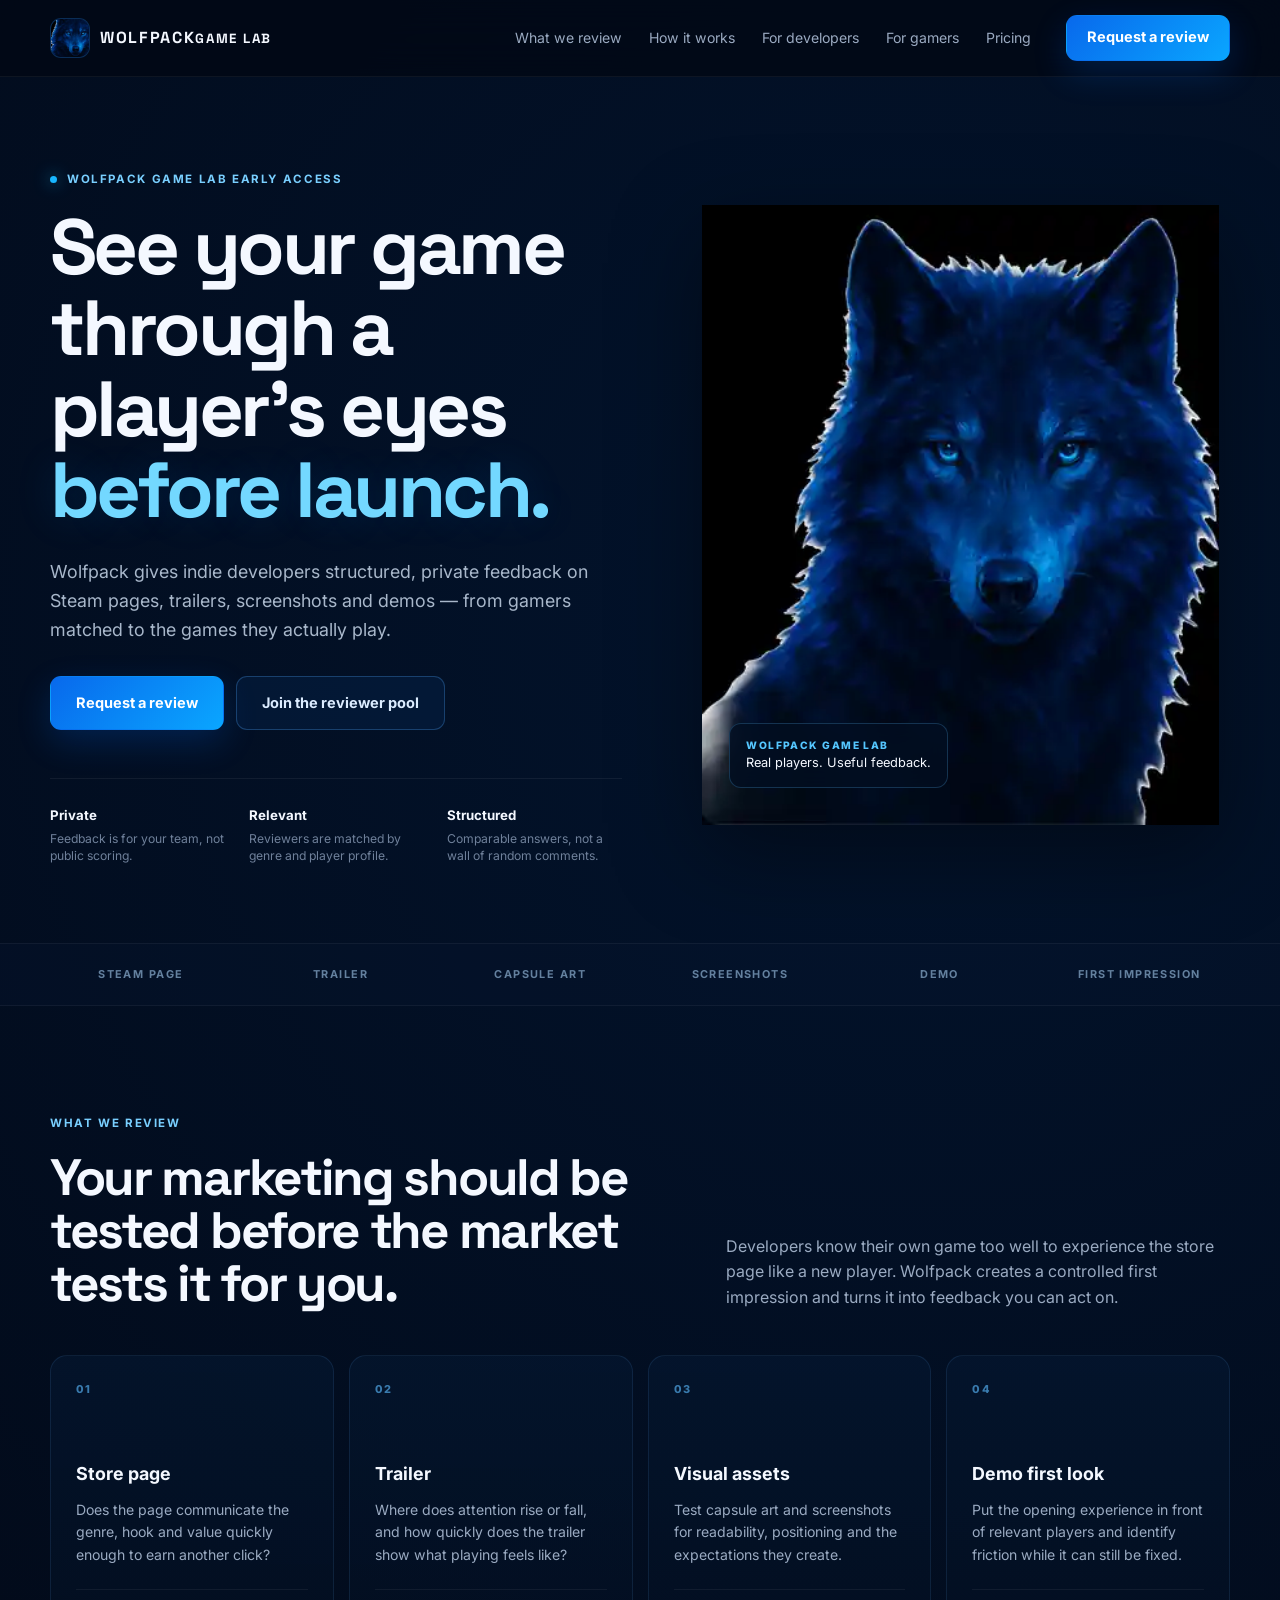
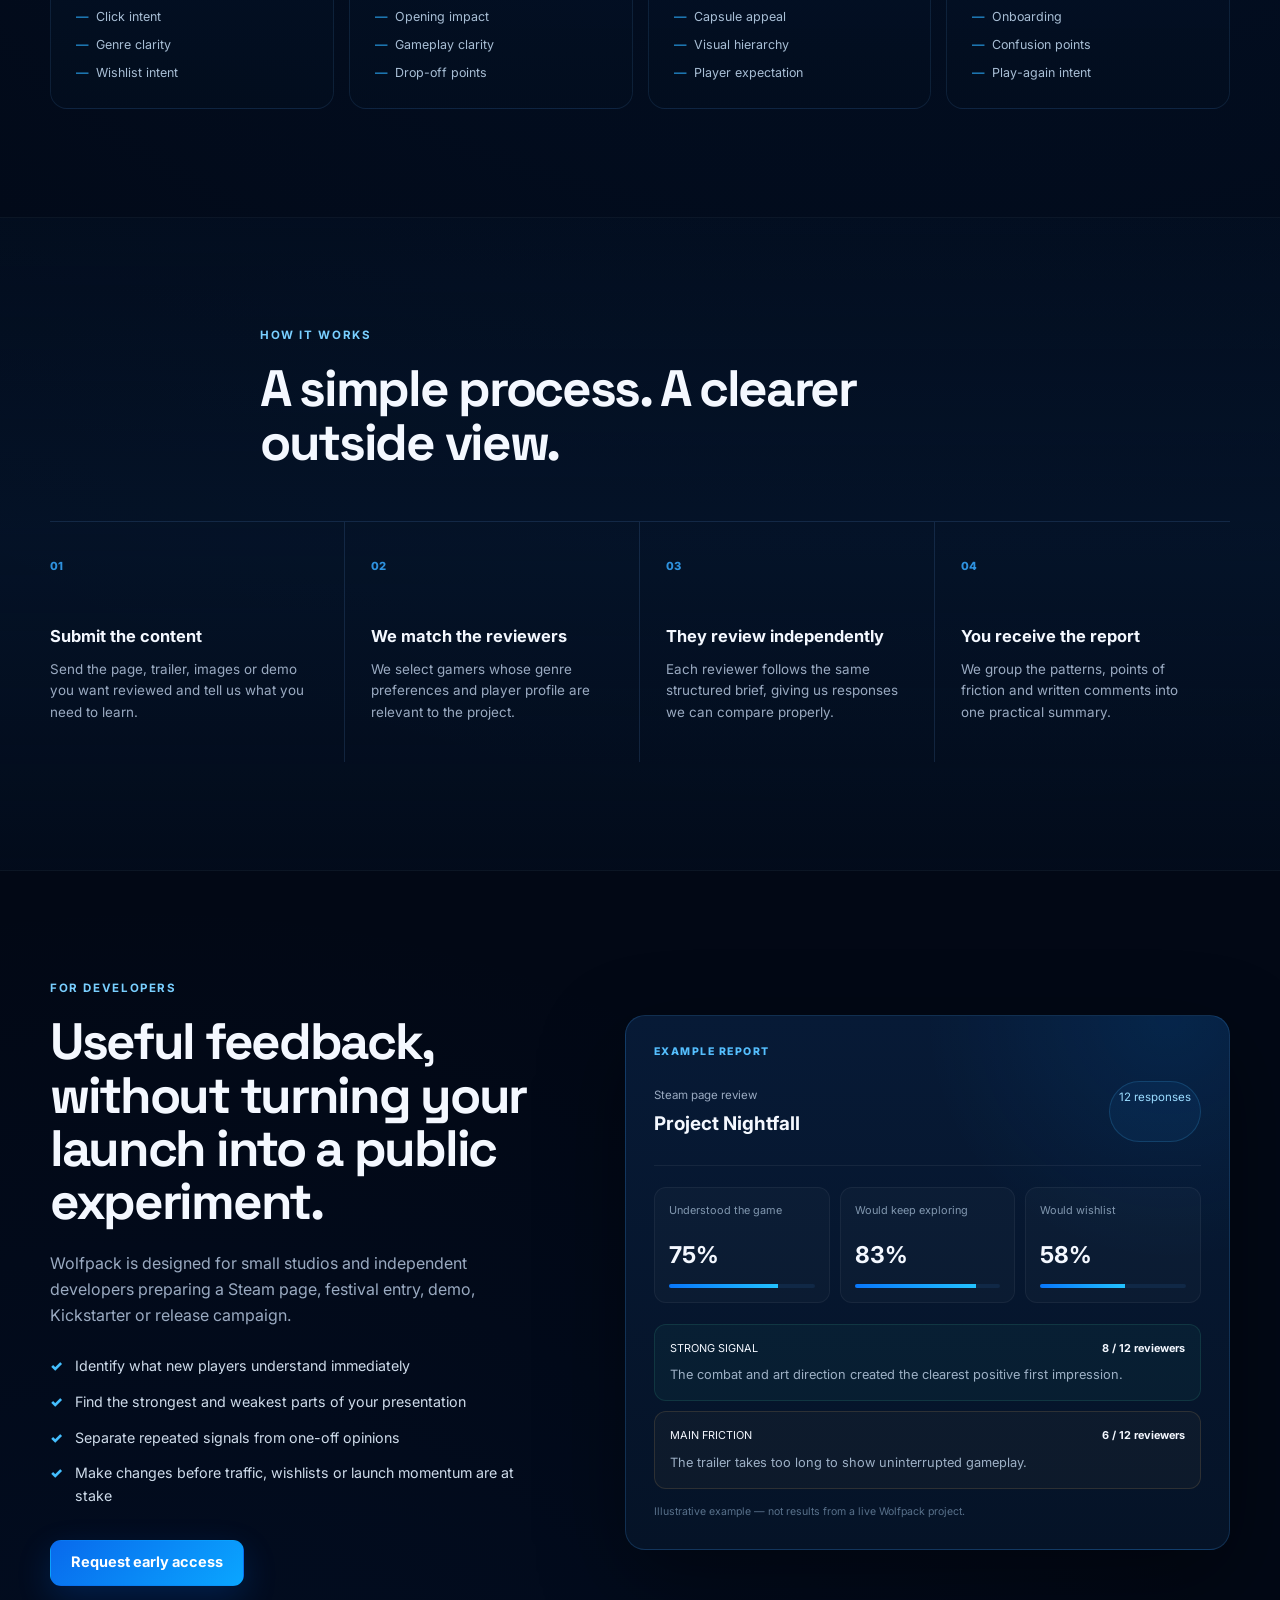
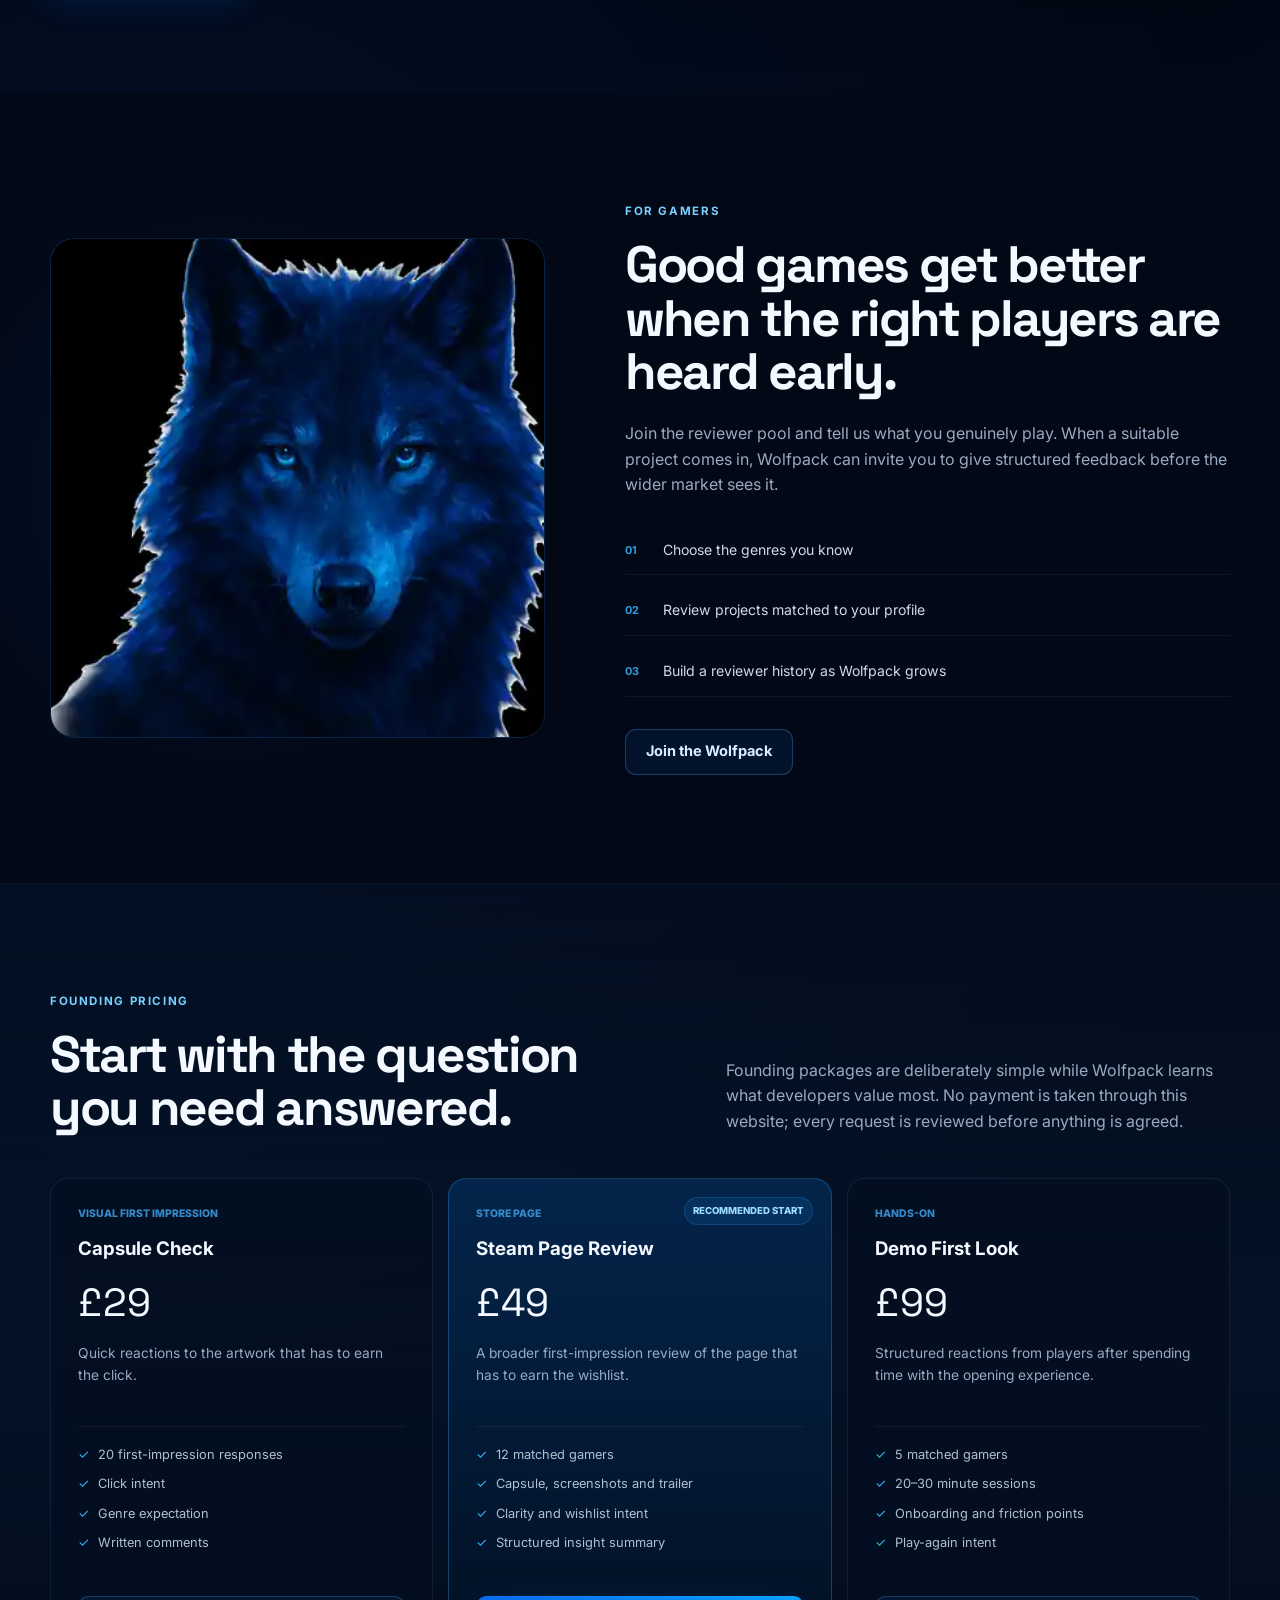
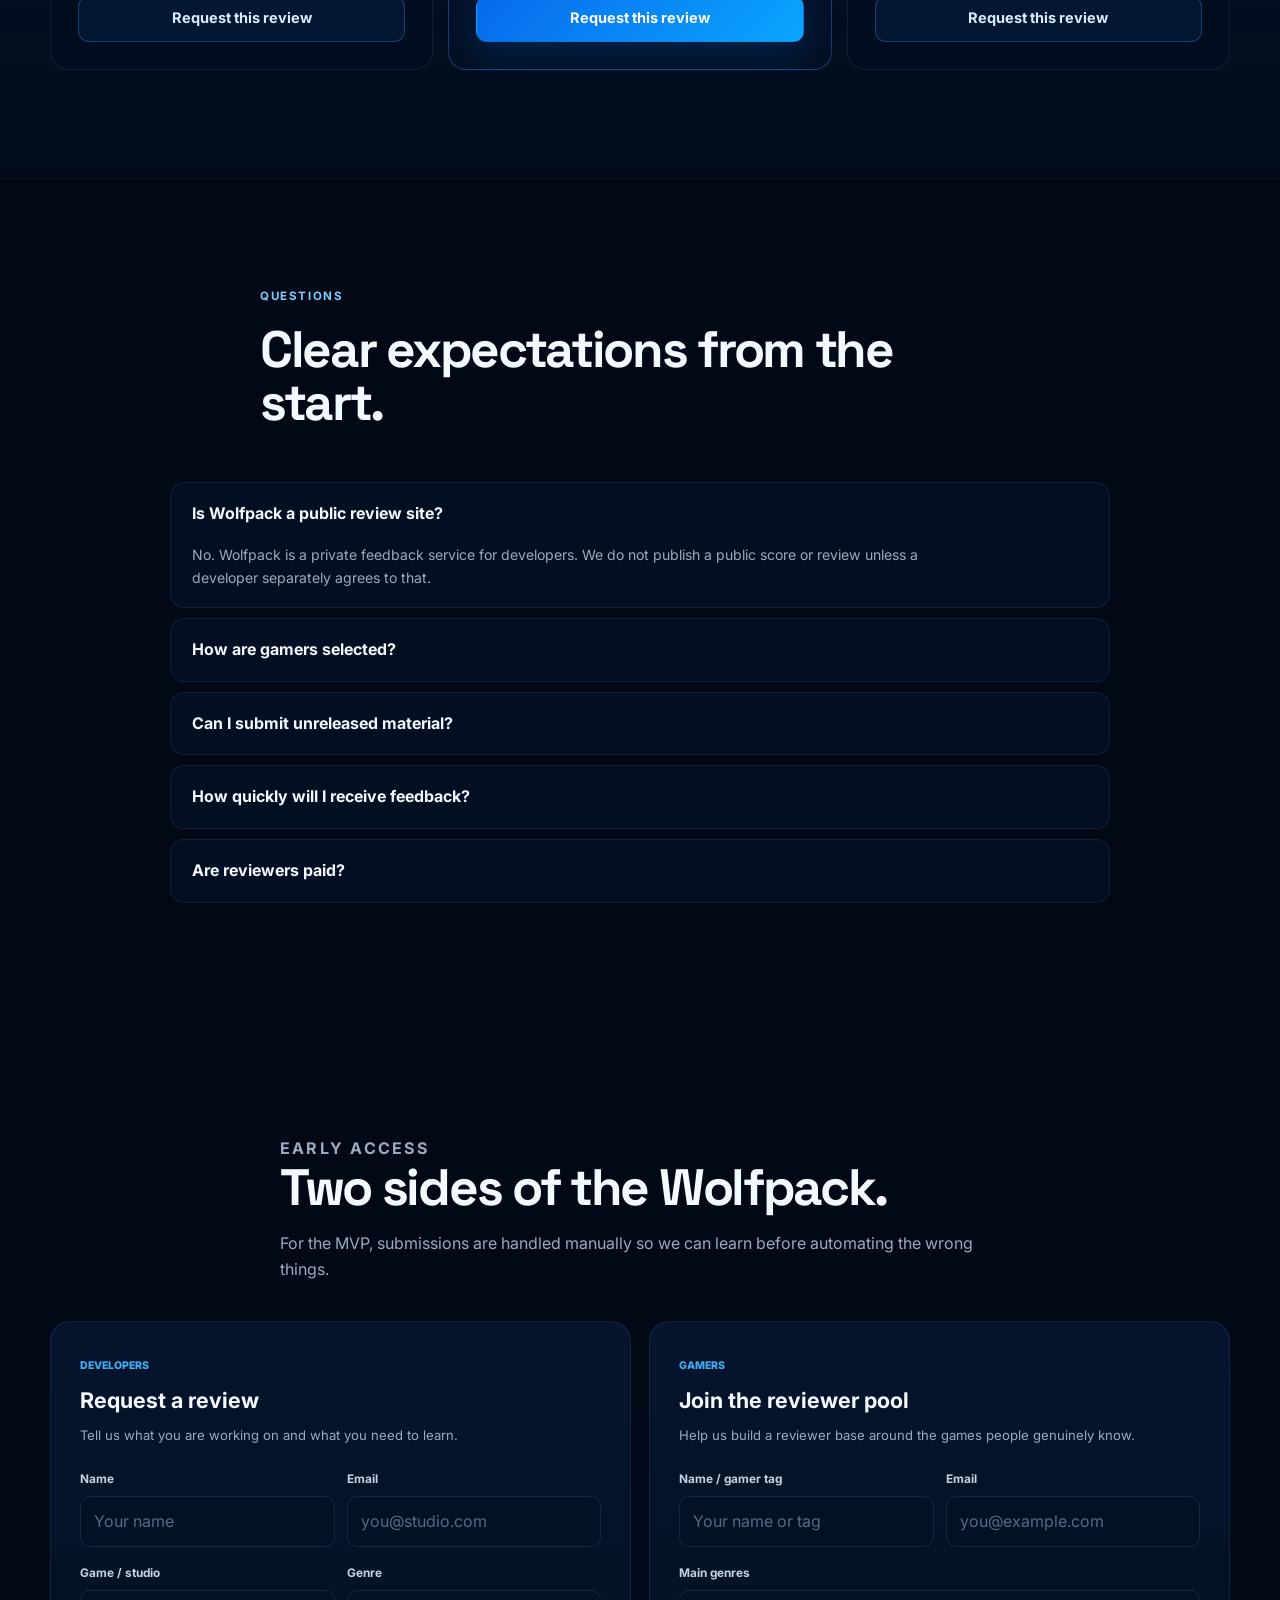
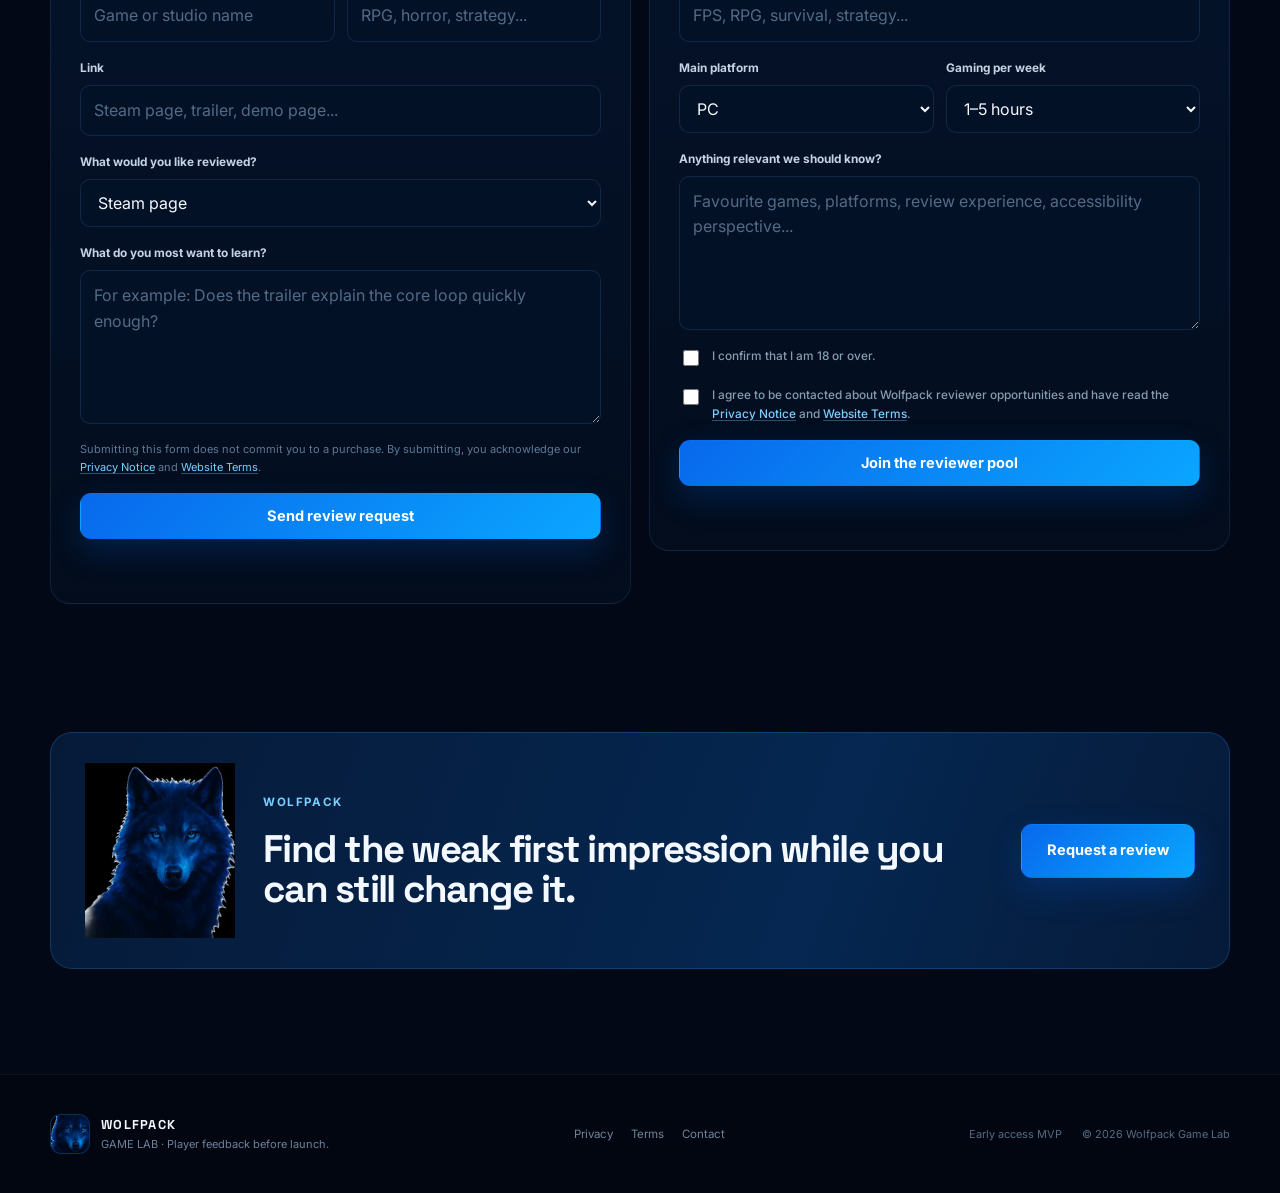
==== index.html @ a4d12b35 "Brand site as Wolfpack Game Lab and add canonical domain" ====
<!doctype html>
<html lang="en">
<head>
  <meta charset="utf-8">
  <meta name="viewport" content="width=device-width, initial-scale=1">
  <meta name="description" content="Wolfpack gives indie game developers structured, private feedback from real gamers before launch.">
  <meta name="theme-color" content="#020815">
  <meta property="og:type" content="website">
  <meta property="og:title" content="Wolfpack Game Lab — Player feedback before launch">
  <meta property="og:url" content="https://wolfpackgamelab.com/">
  <meta property="og:description" content="Private, structured feedback from gamers matched to the games they actually play.">
  <title>Wolfpack Game Lab — Player feedback before launch</title>
  <link rel="canonical" href="https://wolfpackgamelab.com/">

  <link rel="icon" type="image/webp" href="assets/wolfpack-wolf.webp">
  <link rel="preconnect" href="https://fonts.googleapis.com">
  <link rel="preconnect" href="https://fonts.gstatic.com" crossorigin>
  <link href="https://fonts.googleapis.com/css2?family=Inter:wght@400;500;600;700&family=Space+Grotesk:wght@600;700&display=swap" rel="stylesheet">
  <link rel="stylesheet" href="styles.css">
</head>

<body>
  <header class="site-header">
    <div class="container nav">
      <a href="#top" class="brand" aria-label="Wolfpack Game Lab home">
        <span class="brand-icon">
          <img src="assets/wolfpack-wolf.webp" alt="">
        </span>
        <span class="brand-wordmark">WOLFPACK<small>GAME LAB</small></span>
      </a>

      <nav class="desktop-nav" aria-label="Primary navigation">
        <a href="#service">What we review</a>
        <a href="#process">How it works</a>
        <a href="#developers">For developers</a>
        <a href="#reviewers">For gamers</a>
        <a href="#pricing">Pricing</a>
      </nav>

      <a class="button button-primary nav-cta" href="#developer-form">Request a review</a>

      <button class="menu-button" type="button" aria-label="Open navigation" aria-expanded="false">
        <span></span><span></span><span></span>
      </button>
    </div>

    <div class="mobile-nav" hidden>
      <a href="#service">What we review</a>
      <a href="#process">How it works</a>
      <a href="#developers">For developers</a>
      <a href="#reviewers">For gamers</a>
      <a href="#pricing">Pricing</a>
      <a class="button button-primary" href="#developer-form">Request a review</a>
    </div>
  </header>

  <main id="top">
    <section class="hero">
      <div class="container hero-grid">
        <div class="hero-copy">
          <div class="eyebrow"><span></span> Wolfpack Game Lab early access</div>

          <h1>See your game through a player's eyes <em>before launch.</em></h1>

          <p class="hero-text">
            Wolfpack gives indie developers structured, private feedback on Steam pages,
            trailers, screenshots and demos — from gamers matched to the games they actually play.
          </p>

          <div class="hero-actions">
            <a class="button button-primary button-large" href="#developer-form">Request a review</a>
            <a class="button button-ghost button-large" href="#reviewer-form">Join the reviewer pool</a>
          </div>

          <div class="principles">
            <div>
              <strong>Private</strong>
              <span>Feedback is for your team, not public scoring.</span>
            </div>
            <div>
              <strong>Relevant</strong>
              <span>Reviewers are matched by genre and player profile.</span>
            </div>
            <div>
              <strong>Structured</strong>
              <span>Comparable answers, not a wall of random comments.</span>
            </div>
          </div>
        </div>

        <div class="wolf-stage" aria-label="Wolfpack wolf logo">
          <div class="wolf-glow"></div>
          <img class="hero-wolf" src="assets/wolfpack-wolf.webp" alt="Wolfpack blue wolf">
          <div class="wolf-caption">
            <span class="caption-kicker">WOLFPACK GAME LAB</span>
            <span>Real players. Useful feedback.</span>
          </div>
        </div>
      </div>
    </section>

    <section class="quiet-strip">
      <div class="container strip-grid">
        <span>STEAM PAGE</span>
        <span>TRAILER</span>
        <span>CAPSULE ART</span>
        <span>SCREENSHOTS</span>
        <span>DEMO</span>
        <span>FIRST IMPRESSION</span>
      </div>
    </section>

    <section id="service" class="section">
      <div class="container section-intro">
        <div>
          <p class="overline">WHAT WE REVIEW</p>
          <h2>Your marketing should be tested before the market tests it for you.</h2>
        </div>
        <p class="section-copy">
          Developers know their own game too well to experience the store page like a new player.
          Wolfpack creates a controlled first impression and turns it into feedback you can act on.
        </p>
      </div>

      <div class="container service-grid">
        <article class="service-card">
          <span class="service-no">01</span>
          <h3>Store page</h3>
          <p>Does the page communicate the genre, hook and value quickly enough to earn another click?</p>
          <ul>
            <li>Click intent</li>
            <li>Genre clarity</li>
            <li>Wishlist intent</li>
          </ul>
        </article>

        <article class="service-card">
          <span class="service-no">02</span>
          <h3>Trailer</h3>
          <p>Where does attention rise or fall, and how quickly does the trailer show what playing feels like?</p>
          <ul>
            <li>Opening impact</li>
            <li>Gameplay clarity</li>
            <li>Drop-off points</li>
          </ul>
        </article>

        <article class="service-card">
          <span class="service-no">03</span>
          <h3>Visual assets</h3>
          <p>Test capsule art and screenshots for readability, positioning and the expectations they create.</p>
          <ul>
            <li>Capsule appeal</li>
            <li>Visual hierarchy</li>
            <li>Player expectation</li>
          </ul>
        </article>

        <article class="service-card">
          <span class="service-no">04</span>
          <h3>Demo first look</h3>
          <p>Put the opening experience in front of relevant players and identify friction while it can still be fixed.</p>
          <ul>
            <li>Onboarding</li>
            <li>Confusion points</li>
            <li>Play-again intent</li>
          </ul>
        </article>
      </div>
    </section>

    <section id="process" class="section section-tinted">
      <div class="container compact-heading">
        <p class="overline">HOW IT WORKS</p>
        <h2>A simple process. A clearer outside view.</h2>
      </div>

      <div class="container process">
        <article>
          <span>01</span>
          <h3>Submit the content</h3>
          <p>Send the page, trailer, images or demo you want reviewed and tell us what you need to learn.</p>
        </article>
        <article>
          <span>02</span>
          <h3>We match the reviewers</h3>
          <p>We select gamers whose genre preferences and player profile are relevant to the project.</p>
        </article>
        <article>
          <span>03</span>
          <h3>They review independently</h3>
          <p>Each reviewer follows the same structured brief, giving us responses we can compare properly.</p>
        </article>
        <article>
          <span>04</span>
          <h3>You receive the report</h3>
          <p>We group the patterns, points of friction and written comments into one practical summary.</p>
        </article>
      </div>
    </section>

    <section id="developers" class="section">
      <div class="container report-layout">
        <div class="report-copy">
          <p class="overline">FOR DEVELOPERS</p>
          <h2>Useful feedback, without turning your launch into a public experiment.</h2>
          <p>
            Wolfpack is designed for small studios and independent developers preparing a Steam page,
            festival entry, demo, Kickstarter or release campaign.
          </p>

          <div class="tick-list">
            <div><span>✓</span> Identify what new players understand immediately</div>
            <div><span>✓</span> Find the strongest and weakest parts of your presentation</div>
            <div><span>✓</span> Separate repeated signals from one-off opinions</div>
            <div><span>✓</span> Make changes before traffic, wishlists or launch momentum are at stake</div>
          </div>

          <a class="button button-primary" href="#developer-form">Request early access</a>
        </div>

        <div class="example-report">
          <div class="report-label">EXAMPLE REPORT</div>
          <div class="report-title-row">
            <div>
              <span>Steam page review</span>
              <h3>Project Nightfall</h3>
            </div>
            <span class="status">12 responses</span>
          </div>

          <div class="metric-grid">
            <div class="metric">
              <span>Understood the game</span>
              <strong>75%</strong>
              <i><b style="width:75%"></b></i>
            </div>
            <div class="metric">
              <span>Would keep exploring</span>
              <strong>83%</strong>
              <i><b style="width:83%"></b></i>
            </div>
            <div class="metric">
              <span>Would wishlist</span>
              <strong>58%</strong>
              <i><b style="width:58%"></b></i>
            </div>
          </div>

          <div class="finding positive">
            <div><span>STRONG SIGNAL</span><strong>8 / 12 reviewers</strong></div>
            <p>The combat and art direction created the clearest positive first impression.</p>
          </div>

          <div class="finding caution">
            <div><span>MAIN FRICTION</span><strong>6 / 12 reviewers</strong></div>
            <p>The trailer takes too long to show uninterrupted gameplay.</p>
          </div>

          <p class="sample-note">Illustrative example — not results from a live Wolfpack project.</p>
        </div>
      </div>
    </section>

    <section id="reviewers" class="section reviewer-section">
      <div class="container reviewer-layout">
        <div class="reviewer-wolf">
          <img src="assets/wolfpack-wolf.webp" alt="">
        </div>

        <div class="reviewer-copy">
          <p class="overline">FOR GAMERS</p>
          <h2>Good games get better when the right players are heard early.</h2>
          <p>
            Join the reviewer pool and tell us what you genuinely play. When a suitable project comes in,
            Wolfpack can invite you to give structured feedback before the wider market sees it.
          </p>

          <div class="reviewer-points">
            <div><strong>01</strong><span>Choose the genres you know</span></div>
            <div><strong>02</strong><span>Review projects matched to your profile</span></div>
            <div><strong>03</strong><span>Build a reviewer history as Wolfpack grows</span></div>
          </div>

          <a class="button button-ghost" href="#reviewer-form">Join the Wolfpack</a>
        </div>
      </div>
    </section>

    <section id="pricing" class="section section-tinted">
      <div class="container pricing-heading">
        <div>
          <p class="overline">FOUNDING PRICING</p>
          <h2>Start with the question you need answered.</h2>
        </div>
        <p>
          Founding packages are deliberately simple while Wolfpack learns what developers value most.
          No payment is taken through this website; every request is reviewed before anything is agreed.
        </p>
      </div>

      <div class="container pricing-grid">
        <article class="price-card">
          <span class="price-type">VISUAL FIRST IMPRESSION</span>
          <h3>Capsule Check</h3>
          <div class="price">£29</div>
          <p>Quick reactions to the artwork that has to earn the click.</p>
          <ul>
            <li>20 first-impression responses</li>
            <li>Click intent</li>
            <li>Genre expectation</li>
            <li>Written comments</li>
          </ul>
          <a href="#developer-form" class="button button-ghost">Request this review</a>
        </article>

        <article class="price-card featured">
          <span class="featured-tag">RECOMMENDED START</span>
          <span class="price-type">STORE PAGE</span>
          <h3>Steam Page Review</h3>
          <div class="price">£49</div>
          <p>A broader first-impression review of the page that has to earn the wishlist.</p>
          <ul>
            <li>12 matched gamers</li>
            <li>Capsule, screenshots and trailer</li>
            <li>Clarity and wishlist intent</li>
            <li>Structured insight summary</li>
          </ul>
          <a href="#developer-form" class="button button-primary">Request this review</a>
        </article>

        <article class="price-card">
          <span class="price-type">HANDS-ON</span>
          <h3>Demo First Look</h3>
          <div class="price">£99</div>
          <p>Structured reactions from players after spending time with the opening experience.</p>
          <ul>
            <li>5 matched gamers</li>
            <li>20–30 minute sessions</li>
            <li>Onboarding and friction points</li>
            <li>Play-again intent</li>
          </ul>
          <a href="#developer-form" class="button button-ghost">Request this review</a>
        </article>
      </div>
    </section>


    <section id="faq" class="section">
      <div class="container compact-heading">
        <p class="overline">QUESTIONS</p>
        <h2>Clear expectations from the start.</h2>
      </div>

      <div class="container faq-grid">
        <details open>
          <summary>Is Wolfpack a public review site?</summary>
          <p>No. Wolfpack is a private feedback service for developers. We do not publish a public score or review unless a developer separately agrees to that.</p>
        </details>
        <details>
          <summary>How are gamers selected?</summary>
          <p>For the early service, reviewers are matched manually using the genres, platforms and playing habits they tell us about when they join the pool.</p>
        </details>
        <details>
          <summary>Can I submit unreleased material?</summary>
          <p>Yes, but only send content you are comfortable sharing with selected reviewers. Reviewers agree not to redistribute private test material, but a separate NDA can be arranged where a project requires one.</p>
        </details>
        <details>
          <summary>How quickly will I receive feedback?</summary>
          <p>During early access we confirm timing individually before accepting a review. We would rather give a realistic delivery date than promise an automated turnaround we cannot yet guarantee.</p>
        </details>
        <details>
          <summary>Are reviewers paid?</summary>
          <p>Wolfpack is still validating the reviewer model. Some early opportunities may be community-based; paid tests and reviewer rewards will be clearly stated before a reviewer accepts an assignment.</p>
        </details>
      </div>
    </section>

    <section class="section forms-section">
      <div class="container forms-heading">
        <p class="overline">EARLY ACCESS</p>
        <h2>Two sides of the Wolfpack.</h2>
        <p>For the MVP, submissions are handled manually so we can learn before automating the wrong things.</p>
      </div>

      <div class="container forms-grid">
        <article id="developer-form" class="form-panel">
          <div class="form-title">
            <span>DEVELOPERS</span>
            <h3>Request a review</h3>
            <p>Tell us what you are working on and what you need to learn.</p>
          </div>

          <form name="developer-request" method="POST" netlify data-netlify="true" netlify-honeypot="bot-field" class="wolf-form">
            <input type="hidden" name="form-name" value="developer-request">
            <input type="hidden" name="subject" value="New Wolfpack developer request">
            <p class="hidden"><label>Do not fill this out <input name="bot-field"></label></p>

            <div class="field-row">
              <label>
                <span>Name</span>
                <input required type="text" name="name" placeholder="Your name">
              </label>
              <label>
                <span>Email</span>
                <input required type="email" name="email" placeholder="you@studio.com">
              </label>
            </div>

            <div class="field-row">
              <label>
                <span>Game / studio</span>
                <input required type="text" name="game" placeholder="Game or studio name">
              </label>
              <label>
                <span>Genre</span>
                <input type="text" name="genre" placeholder="RPG, horror, strategy...">
              </label>
            </div>

            <label>
              <span>Link</span>
              <input required type="url" name="link" placeholder="Steam page, trailer, demo page...">
            </label>

            <label>
              <span>What would you like reviewed?</span>
              <select name="review-type">
                <option>Steam page</option>
                <option>Trailer</option>
                <option>Capsule art</option>
                <option>Screenshots</option>
                <option>Demo</option>
                <option>Not sure yet</option>
              </select>
            </label>

            <label>
              <span>What do you most want to learn?</span>
              <textarea name="question" rows="5" placeholder="For example: Does the trailer explain the core loop quickly enough?"></textarea>
            </label>

            <p class="form-small">Submitting this form does not commit you to a purchase. By submitting, you acknowledge our <a class="inline-link" href="privacy.html">Privacy Notice</a> and <a class="inline-link" href="terms.html">Website Terms</a>.</p>
            <button class="button button-primary full-width" type="submit">Send review request</button>
            <div class="form-message" aria-live="polite"></div>
          </form>
        </article>

        <article id="reviewer-form" class="form-panel">
          <div class="form-title">
            <span>GAMERS</span>
            <h3>Join the reviewer pool</h3>
            <p>Help us build a reviewer base around the games people genuinely know.</p>
          </div>

          <form name="reviewer-application" method="POST" data-netlify="true" netlify-honeypot="bot-field" class="wolf-form">
            <input type="hidden" name="form-name" value="reviewer-application">
            <input type="hidden" name="subject" value="New Wolfpack reviewer application">
            <p class="hidden"><label>Do not fill this out <input name="bot-field"></label></p>

            <div class="field-row">
              <label>
                <span>Name / gamer tag</span>
                <input required type="text" name="name" placeholder="Your name or tag">
              </label>
              <label>
                <span>Email</span>
                <input required type="email" name="email" placeholder="you@example.com">
              </label>
            </div>

            <label>
              <span>Main genres</span>
              <input required type="text" name="genres" placeholder="FPS, RPG, survival, strategy...">
            </label>

            <div class="field-row">
              <label>
                <span>Main platform</span>
                <select name="platform">
                  <option>PC</option>
                  <option>Steam Deck / handheld PC</option>
                  <option>PlayStation</option>
                  <option>Xbox</option>
                  <option>Switch</option>
                  <option>Multiple</option>
                </select>
              </label>
              <label>
                <span>Gaming per week</span>
                <select name="hours">
                  <option>1–5 hours</option>
                  <option>6–10 hours</option>
                  <option>11–20 hours</option>
                  <option>21–30 hours</option>
                  <option>30+ hours</option>
                </select>
              </label>
            </div>

            <label>
              <span>Anything relevant we should know?</span>
              <textarea name="notes" rows="5" placeholder="Favourite games, platforms, review experience, accessibility perspective..."></textarea>
            </label>

            <label class="consent">
              <input required type="checkbox" name="age-confirmation" value="18-or-over">
              <span>I confirm that I am 18 or over.</span>
            </label>

            <label class="consent">
              <input required type="checkbox" name="contact-consent" value="yes">
              <span>I agree to be contacted about Wolfpack reviewer opportunities and have read the <a class="inline-link" href="privacy.html">Privacy Notice</a> and <a class="inline-link" href="terms.html">Website Terms</a>.</span>
            </label>

            <button class="button button-primary full-width" type="submit">Join the reviewer pool</button>
            <div class="form-message" aria-live="polite"></div>
          </form>
        </article>
      </div>
    </section>

    <section class="final-cta">
      <div class="container cta-box">
        <img src="assets/wolfpack-wolf.webp" alt="">
        <div>
          <p class="overline">WOLFPACK</p>
          <h2>Find the weak first impression while you can still change it.</h2>
        </div>
        <a class="button button-primary button-large" href="#developer-form">Request a review</a>
      </div>
    </section>
  </main>

  <footer>
    <div class="container footer-grid">
      <div class="footer-brand">
        <span class="brand-icon"><img src="assets/wolfpack-wolf.webp" alt=""></span>
        <div>
          <strong>WOLFPACK</strong>
          <span>GAME LAB · Player feedback before launch.</span>
        </div>
      </div>

      <nav class="footer-links" aria-label="Legal and contact">
        <a href="privacy.html">Privacy</a>
        <a href="terms.html">Terms</a>
        <a href="contact.html">Contact</a>
      </nav>

      <div class="footer-note">
        <span>Early access MVP</span>
        <span>© <span id="year"></span> Wolfpack Game Lab</span>
      </div>
    </div>
  </footer>

  <script src="script.js"></script>
</body>
</html>
---- styles.css ----
:root{--ink:#f4f8ff;--muted:#9aaac1;--muted2:#6f809a;--bg:#020815;--panel:#07172e;--line:rgba(113,178,255,.14);--line2:rgba(82,168,255,.28);--blue:#0b78ff;--cyan:#75ddff;--max:1180px;--shadow:0 28px 85px rgba(0,0,0,.38)}
*{box-sizing:border-box}html{scroll-behavior:smooth}body{margin:0;color:var(--ink);background:radial-gradient(circle at 72% 8%,rgba(5,112,235,.11),transparent 26%),radial-gradient(circle at 12% 48%,rgba(0,62,153,.12),transparent 28%),var(--bg);font-family:Inter,system-ui,-apple-system,BlinkMacSystemFont,"Segoe UI",sans-serif;line-height:1.6}a{color:inherit;text-decoration:none}button,input,textarea,select{font:inherit}button{cursor:pointer}img{display:block;max-width:100%}.hidden{display:none!important}.container{width:min(calc(100% - 40px),var(--max));margin:auto}.section{padding:108px 0}
.site-header{position:sticky;top:0;z-index:100;background:rgba(2,8,21,.8);backdrop-filter:blur(18px);border-bottom:1px solid rgba(255,255,255,.05)}.nav{min-height:76px;display:flex;align-items:center;gap:28px}.brand{display:flex;align-items:center;gap:10px;font-family:"Space Grotesk",sans-serif;font-weight:700;letter-spacing:.105em;white-space:nowrap}.brand-icon{width:40px;height:40px;border-radius:11px;overflow:hidden;background:#03122c;border:1px solid rgba(40,157,255,.2)}.brand-icon img{width:100%;height:100%;object-fit:cover;object-position:50% 29%;transform:scale(1.65)}.desktop-nav{margin-left:auto;display:flex;gap:27px}.desktop-nav a{color:var(--muted);font-size:.88rem}.desktop-nav a:hover{color:var(--ink)}.nav-cta{margin-left:7px}.menu-button{display:none;margin-left:auto;padding:8px;background:transparent;border:0}.menu-button span{width:22px;height:2px;display:block;margin:4px 0;border-radius:4px;background:var(--ink)}.mobile-nav{padding:18px 20px 24px;background:#020815;border-top:1px solid rgba(255,255,255,.05)}.mobile-nav>a:not(.button){display:block;color:var(--muted);padding:10px 0}.mobile-nav .button{margin-top:12px;width:100%}
.button{min-height:46px;display:inline-flex;align-items:center;justify-content:center;padding:0 20px;border:1px solid transparent;border-radius:11px;font-weight:700;font-size:.91rem;transition:.18s ease}.button:hover{transform:translateY(-1px)}.button-primary{color:#fff;background:linear-gradient(135deg,#0869ec,#0aa6ff);box-shadow:0 12px 34px rgba(0,111,255,.2)}.button-ghost{color:#dcecff;background:rgba(5,37,76,.42);border-color:var(--line2)}.button-large{min-height:54px;padding:0 25px}.full-width{width:100%}
.hero{padding:88px 0 78px;overflow:hidden}.hero-grid{display:grid;grid-template-columns:1.03fr .97fr;gap:70px;align-items:center}.eyebrow,.overline{margin:0 0 18px;color:#79cfff;font-weight:700;font-size:.72rem;letter-spacing:.14em;text-transform:uppercase}.eyebrow{display:inline-flex;gap:10px;align-items:center}.eyebrow span{width:7px;height:7px;border-radius:50%;background:#18b6ff;box-shadow:0 0 16px rgba(24,182,255,.8)}h1,h2{margin:0;font-family:"Space Grotesk",Inter,sans-serif;letter-spacing:-.045em;line-height:1.04}h1{font-size:clamp(3.25rem,6.1vw,6.45rem);max-width:800px}h1 em{display:block;font-style:normal;color:#73d8ff;text-shadow:0 0 40px rgba(0,148,255,.15)}h2{font-size:clamp(2.25rem,4vw,4.15rem)}.hero-text{max-width:690px;color:#a8b7ca;font-size:1.12rem;margin:27px 0 32px}.hero-actions{display:flex;gap:12px;flex-wrap:wrap}.principles{display:grid;grid-template-columns:repeat(3,1fr);gap:24px;margin-top:48px;padding-top:26px;border-top:1px solid rgba(255,255,255,.06)}.principles div{display:flex;flex-direction:column;gap:3px}.principles strong{font-size:.83rem}.principles span{font-size:.76rem;color:var(--muted2);line-height:1.45}
.wolf-stage{min-height:610px;position:relative;display:grid;place-items:end center}.wolf-glow{position:absolute;width:75%;aspect-ratio:1;border-radius:50%;top:14%;background:radial-gradient(circle,rgba(0,153,255,.27),rgba(0,81,211,.08) 46%,transparent 70%);filter:blur(24px)}.hero-wolf{position:relative;z-index:1;width:min(100%,575px);max-height:620px;object-fit:contain;filter:drop-shadow(0 28px 45px rgba(0,0,0,.4))}.wolf-caption{position:absolute;z-index:2;left:7%;bottom:6%;display:flex;flex-direction:column;padding:13px 16px;border-radius:12px;border:1px solid rgba(88,185,255,.22);background:rgba(2,15,34,.78);backdrop-filter:blur(12px);font-size:.8rem}.caption-kicker{color:#55c7ff;font-size:.64rem;font-weight:800;letter-spacing:.14em}
.quiet-strip{padding:22px 0;border-block:1px solid rgba(255,255,255,.05);background:rgba(6,21,45,.36)}.strip-grid{display:grid;grid-template-columns:repeat(6,1fr);gap:18px;text-align:center;color:#64819f;font-size:.68rem;letter-spacing:.13em;font-weight:700}
.section-intro,.pricing-heading{display:grid;grid-template-columns:1.08fr .92fr;gap:85px;align-items:end;margin-bottom:44px}.section-copy,.pricing-heading>p,.forms-heading>p{color:var(--muted);margin:0;font-size:1rem}.service-grid{display:grid;grid-template-columns:repeat(4,1fr);gap:15px}.service-card{min-height:325px;display:flex;flex-direction:column;padding:25px;border-radius:17px;border:1px solid rgba(91,162,238,.12);background:linear-gradient(180deg,rgba(5,23,48,.68),rgba(3,14,31,.72))}.service-no{color:#397bae;font-size:.68rem;font-weight:800;letter-spacing:.12em;margin-bottom:62px}.service-card h3{font-size:1.12rem;margin:0 0 10px}.service-card p{color:var(--muted);font-size:.88rem;margin:0 0 23px}.service-card ul{list-style:none;padding:17px 0 0;margin:auto 0 0;border-top:1px solid rgba(255,255,255,.055);display:grid;gap:8px;color:#a8bed5;font-size:.78rem}.service-card li::before{content:"—";color:#2caeff;margin-right:8px}
.section-tinted{background:linear-gradient(180deg,rgba(4,18,38,.42),rgba(5,24,49,.62),rgba(4,18,38,.35));border-block:1px solid rgba(255,255,255,.035)}.compact-heading{max-width:760px;margin-bottom:52px}.process{display:grid;grid-template-columns:repeat(4,1fr);border-top:1px solid var(--line)}.process article{padding:30px 26px 5px 0;border-right:1px solid var(--line);min-height:240px}.process article:not(:first-child){padding-left:26px}.process article:last-child{border-right:0}.process article>span{color:#2e92df;font-size:.7rem;font-weight:800}.process h3{font-size:1.03rem;margin:45px 0 10px}.process p{color:var(--muted);font-size:.84rem;margin:0}
.report-layout,.reviewer-layout{display:grid;grid-template-columns:.9fr 1.1fr;gap:80px;align-items:center}.report-copy>p:not(.overline),.reviewer-copy>p:not(.overline){color:var(--muted);font-size:1rem;margin:23px 0}.tick-list{display:grid;gap:13px;margin:27px 0 32px;color:#cedbea;font-size:.89rem}.tick-list div{display:flex;gap:12px}.tick-list span{color:#44bfff;font-weight:900}.example-report{padding:28px;border:1px solid rgba(71,168,255,.19);border-radius:20px;background:radial-gradient(circle at 90% 0%,rgba(0,137,255,.1),transparent 32%),linear-gradient(180deg,#071a36,#051327);box-shadow:var(--shadow)}.report-label{color:#55bfff;font-size:.66rem;font-weight:800;letter-spacing:.14em;margin-bottom:20px}.report-title-row{display:flex;justify-content:space-between;gap:20px;padding-bottom:23px;border-bottom:1px solid rgba(255,255,255,.06)}.report-title-row span{color:var(--muted);font-size:.72rem}.report-title-row h3{font-size:1.18rem;margin:3px 0}.status{padding:6px 9px;border:1px solid rgba(67,187,255,.18);background:rgba(23,111,185,.1);border-radius:999px;color:#9bdcff!important}.metric-grid{display:grid;grid-template-columns:repeat(3,1fr);gap:10px;margin:21px 0}.metric{padding:14px;background:rgba(255,255,255,.025);border:1px solid rgba(255,255,255,.05);border-radius:12px}.metric>span{display:block;color:#8197af;font-size:.68rem;min-height:32px}.metric strong{display:block;font-size:1.45rem;margin:3px 0 9px}.metric i{display:block;height:4px;border-radius:999px;background:#102846;overflow:hidden}.metric i b{display:block;height:100%;background:linear-gradient(90deg,#0877fb,#23c2ff)}.finding{padding:15px;margin-top:10px;border-radius:12px;border:1px solid rgba(79,226,176,.12);background:rgba(79,226,176,.045)}.finding.caution{border-color:rgba(255,202,106,.13);background:rgba(255,202,106,.035)}.finding>div{display:flex;justify-content:space-between;gap:14px;font-size:.68rem}.finding p{color:#9db0c5;font-size:.8rem;margin:8px 0 0}.sample-note{color:#58708a;font-size:.66rem;margin:15px 0 0}
.reviewer-section{background:radial-gradient(circle at 18% 50%,rgba(0,105,255,.1),transparent 30%),var(--bg)}.reviewer-wolf{height:500px;overflow:hidden;border-radius:24px;border:1px solid rgba(57,154,255,.13);background:linear-gradient(180deg,#03142f,#020a18)}.reviewer-wolf img{width:100%;height:100%;object-fit:cover;object-position:50% 18%;transform:scale(1.05)}.reviewer-points{display:grid;gap:11px;margin:28px 0 32px}.reviewer-points div{display:grid;grid-template-columns:38px 1fr;align-items:center;padding:13px 0;border-bottom:1px solid rgba(255,255,255,.05)}.reviewer-points strong{color:#309cde;font-size:.68rem}.reviewer-points span{color:#cfdae8;font-size:.88rem}
.pricing-grid{display:grid;grid-template-columns:repeat(3,1fr);gap:15px}.price-card{position:relative;display:flex;flex-direction:column;padding:27px;border:1px solid rgba(87,155,226,.13);border-radius:18px;background:rgba(3,15,32,.72)}.price-card.featured{border-color:rgba(38,166,255,.32);background:linear-gradient(180deg,rgba(5,43,87,.76),rgba(3,16,34,.84))}.featured-tag{position:absolute;right:18px;top:18px;padding:5px 8px;border-radius:999px;background:rgba(22,151,246,.12);border:1px solid rgba(45,176,255,.18);color:#9dddff;font-size:.6rem;font-weight:800}.price-type{color:#368ccb;font-size:.65rem;font-weight:800}.price-card h3{font-size:1.17rem;margin:11px 0 0}.price{font-family:"Space Grotesk",sans-serif;font-size:2.45rem;margin:7px 0 8px}.price-card>p{color:var(--muted);font-size:.86rem;min-height:64px;margin:0}.price-card ul{list-style:none;padding:18px 0 22px;margin:20px 0;border-top:1px solid rgba(255,255,255,.055);display:grid;gap:9px;flex:1;color:#afc0d2;font-size:.8rem}.price-card li::before{content:"✓";color:#30baff;margin-right:9px}
.forms-heading{max-width:720px;margin-bottom:38px}.forms-heading>p{margin-top:17px}.forms-grid{display:grid;grid-template-columns:repeat(2,1fr);gap:18px;align-items:start}.form-panel{padding:29px;border:1px solid rgba(76,159,239,.14);border-radius:20px;background:linear-gradient(180deg,rgba(6,25,52,.78),rgba(3,14,31,.82))}.form-title>span{color:#3faef7;font-size:.66rem;font-weight:800}.form-title h3{font-size:1.35rem;margin:7px 0}.form-title p{color:var(--muted);font-size:.82rem;margin:0 0 24px}.wolf-form{display:grid;gap:17px}.field-row{display:grid;grid-template-columns:1fr 1fr;gap:12px}.wolf-form label{display:grid;gap:7px}.wolf-form label>span{font-size:.74rem;font-weight:700;color:#c3d3e3}input,select,textarea{width:100%;color:var(--ink);background:#031126;border:1px solid rgba(103,167,230,.14);border-radius:10px;outline:0;padding:12px 13px}input:focus,select:focus,textarea:focus{border-color:rgba(28,165,255,.58);box-shadow:0 0 0 3px rgba(0,130,255,.09)}input::placeholder,textarea::placeholder{color:#536b85}.form-small{color:#607893;font-size:.69rem;margin:0}.consent{display:grid!important;grid-template-columns:auto 1fr;gap:10px!important;align-items:flex-start}.consent input{width:16px;height:16px;margin-top:3px}.consent span{font-weight:500!important;color:#879cb1!important}.form-message{min-height:18px;color:#70e3b8;font-size:.76rem}
.final-cta{padding:20px 0 105px}.cta-box{min-height:190px;position:relative;overflow:hidden;display:grid;grid-template-columns:150px 1fr auto;gap:28px;align-items:center;padding:30px 34px;border:1px solid rgba(55,170,255,.2);border-radius:22px;background:linear-gradient(110deg,#061a38,#052751 65%,#061a38)}.cta-box img{height:175px;width:150px;object-fit:cover;object-position:50% 15%}.cta-box h2{font-size:clamp(1.8rem,3vw,3rem);max-width:700px}
footer{border-top:1px solid rgba(255,255,255,.05);padding:39px 0;background:#010610}.footer-grid{display:flex;justify-content:space-between;align-items:center;gap:28px}.footer-brand{display:flex;gap:11px;align-items:center}.footer-brand>div{display:flex;flex-direction:column}.footer-brand strong{font-family:"Space Grotesk",sans-serif;font-size:.8rem;letter-spacing:.1em}.footer-brand>div span{font-size:.69rem;color:var(--muted2)}.footer-note{display:flex;gap:20px;color:#566c84;font-size:.68rem}
@media(max-width:1020px){.desktop-nav,.nav-cta{display:none}.menu-button{display:block}.hero-grid,.section-intro,.report-layout,.reviewer-layout,.pricing-heading{grid-template-columns:1fr;gap:45px}.wolf-stage{min-height:520px}.service-grid{grid-template-columns:repeat(2,1fr)}.process{grid-template-columns:repeat(2,1fr)}.strip-grid{grid-template-columns:repeat(3,1fr)}.pricing-grid,.forms-grid{grid-template-columns:1fr}.cta-box{grid-template-columns:105px 1fr}.cta-box .button{grid-column:2}}
@media(max-width:680px){.container{width:min(calc(100% - 28px),var(--max))}.section{padding:76px 0}.hero{padding:68px 0 58px}h1{font-size:clamp(2.8rem,14vw,4.3rem)}.hero-text{font-size:1rem}.hero-actions{flex-direction:column}.hero-actions .button{width:100%}.principles{grid-template-columns:1fr;gap:15px}.wolf-stage{min-height:430px}.service-grid,.process{grid-template-columns:1fr}.process article,.process article:not(:first-child){padding:24px 0;border-right:0;border-bottom:1px solid var(--line);min-height:auto}.strip-grid{grid-template-columns:repeat(2,1fr)}.metric-grid{grid-template-columns:1fr}.field-row{grid-template-columns:1fr}.form-panel{padding:21px}.cta-box{grid-template-columns:1fr;padding:24px}.cta-box img{display:none}.cta-box .button{grid-column:auto;width:100%}.footer-grid{align-items:flex-start;flex-direction:column}.footer-note{flex-direction:column;gap:4px}}

.inline-link{color:#79cfff;text-decoration:underline;text-decoration-color:rgba(121,207,255,.35);text-underline-offset:2px}.inline-link:hover{color:#bcecff}
.faq-grid{display:grid;gap:10px;max-width:940px}.faq-grid details{border:1px solid rgba(88,173,255,.12);border-radius:14px;background:rgba(4,20,43,.58);padding:0 18px}.faq-grid summary{cursor:pointer;list-style:none;padding:18px 3px;font-weight:700}.faq-grid summary::-webkit-details-marker{display:none}.faq-grid details p{margin:0 3px 18px;color:var(--muted);font-size:.88rem;max-width:780px}
.footer-links{display:flex;gap:18px;align-items:center}.footer-links a{color:#70859b;font-size:.72rem}.footer-links a:hover{color:#b6dfff}
.legal-main{padding:76px 0 110px}.legal-wrap{width:min(calc(100% - 40px),880px);margin:auto}.legal-header{padding:36px 0 34px;border-bottom:1px solid rgba(255,255,255,.06);margin-bottom:34px}.legal-header h1{font-size:clamp(2.6rem,5vw,4.5rem)}.legal-header p{color:var(--muted);max-width:720px;margin:18px 0 0}.legal-meta{color:#5e7790;font-size:.75rem;margin-top:16px}.legal-body{color:#b6c4d3}.legal-body h2{font-size:1.35rem;letter-spacing:-.02em;margin:38px 0 12px}.legal-body h3{font-size:1rem;margin:24px 0 8px;color:#dcecff}.legal-body p,.legal-body li{font-size:.92rem}.legal-body ul{padding-left:20px}.legal-callout{padding:16px 18px;border:1px solid rgba(53,169,255,.18);border-radius:13px;background:rgba(4,37,76,.38);color:#c7daec;margin:20px 0}.legal-body a{color:#79cfff;text-decoration:underline;text-underline-offset:2px}.legal-back{display:inline-flex;margin-bottom:22px;color:#8bcfff;font-size:.8rem}
.contact-layout{display:grid;grid-template-columns:.8fr 1.2fr;gap:60px;align-items:start}.contact-copy p{color:var(--muted)}.contact-options{display:grid;gap:12px;margin-top:28px}.contact-options div{padding:14px 0;border-bottom:1px solid rgba(255,255,255,.05)}.contact-options strong{display:block;font-size:.85rem}.contact-options span{display:block;color:var(--muted);font-size:.8rem;margin-top:3px}
@media(max-width:1020px){.footer-grid{flex-wrap:wrap}.contact-layout{grid-template-columns:1fr}.footer-links{order:3;width:100%}}
@media(max-width:680px){.legal-wrap{width:min(calc(100% - 28px),880px)}.footer-links{flex-wrap:wrap}.faq-grid details{padding:0 14px}}
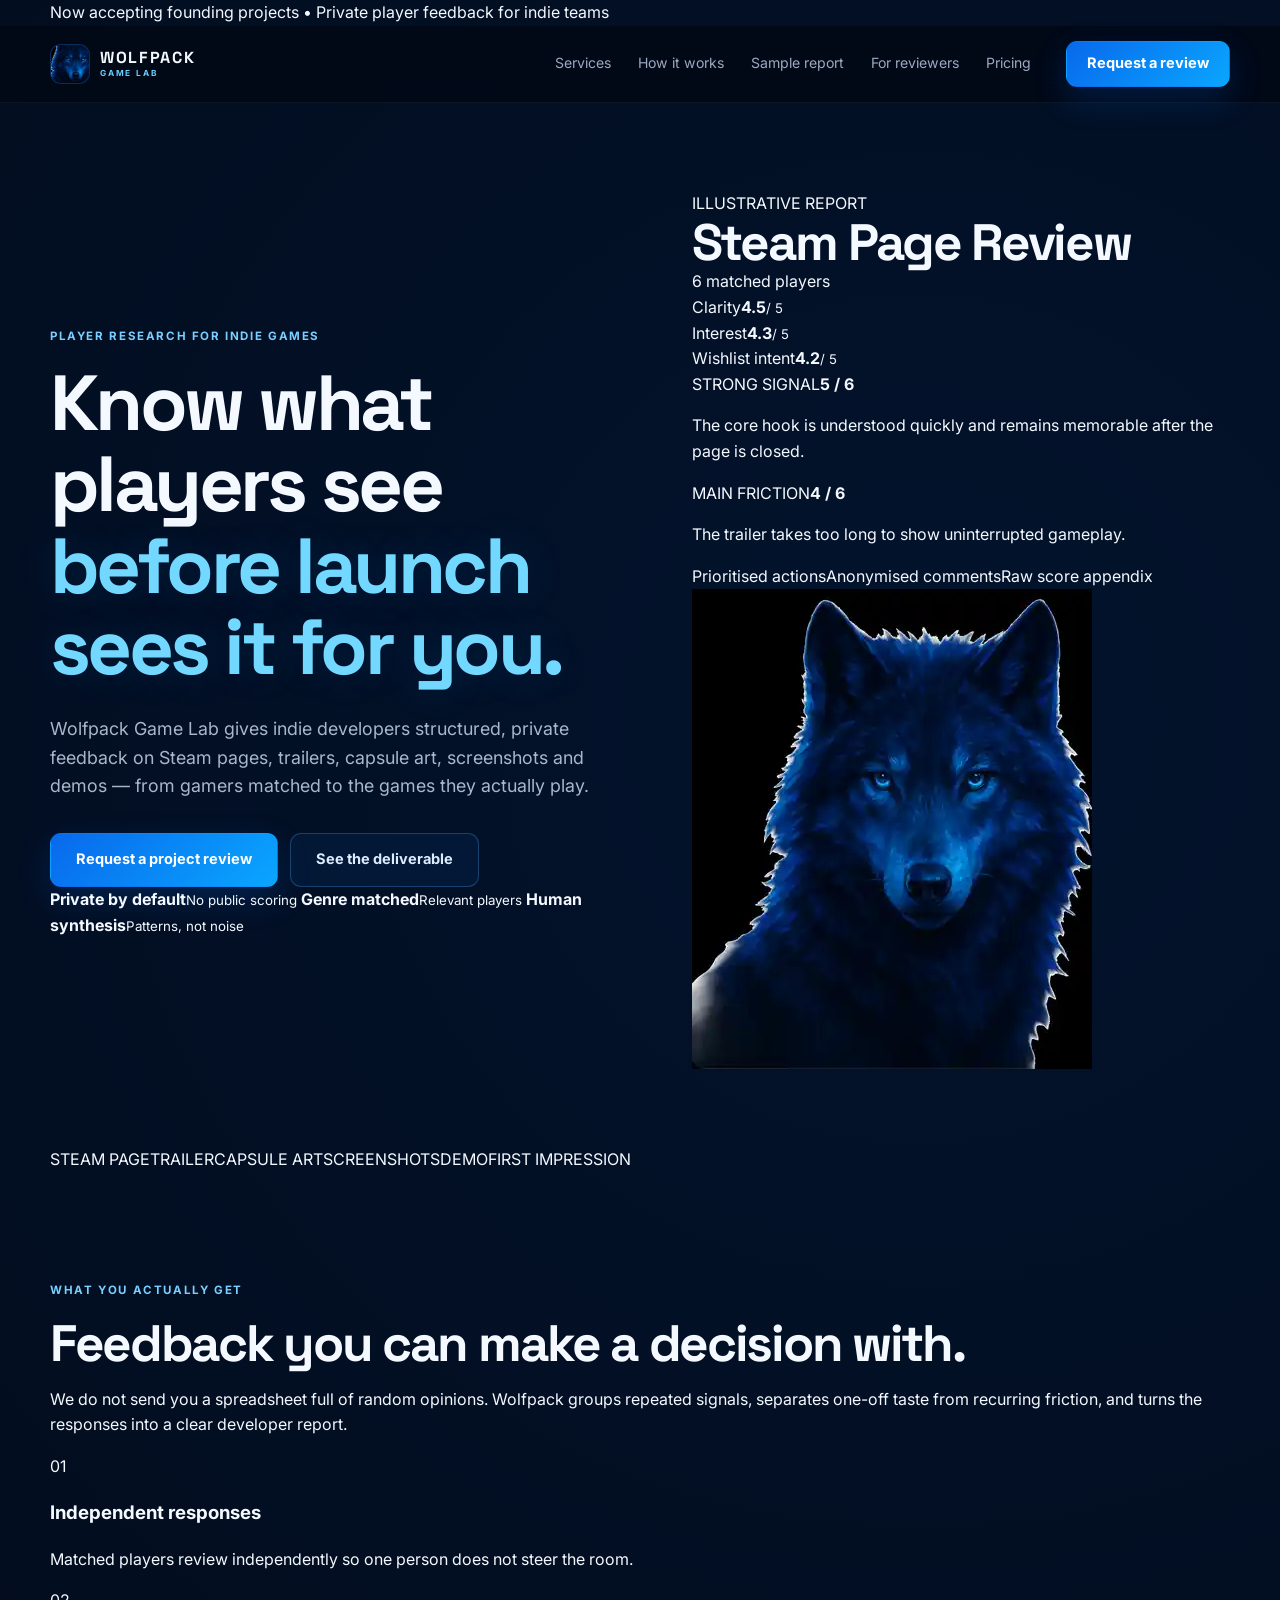
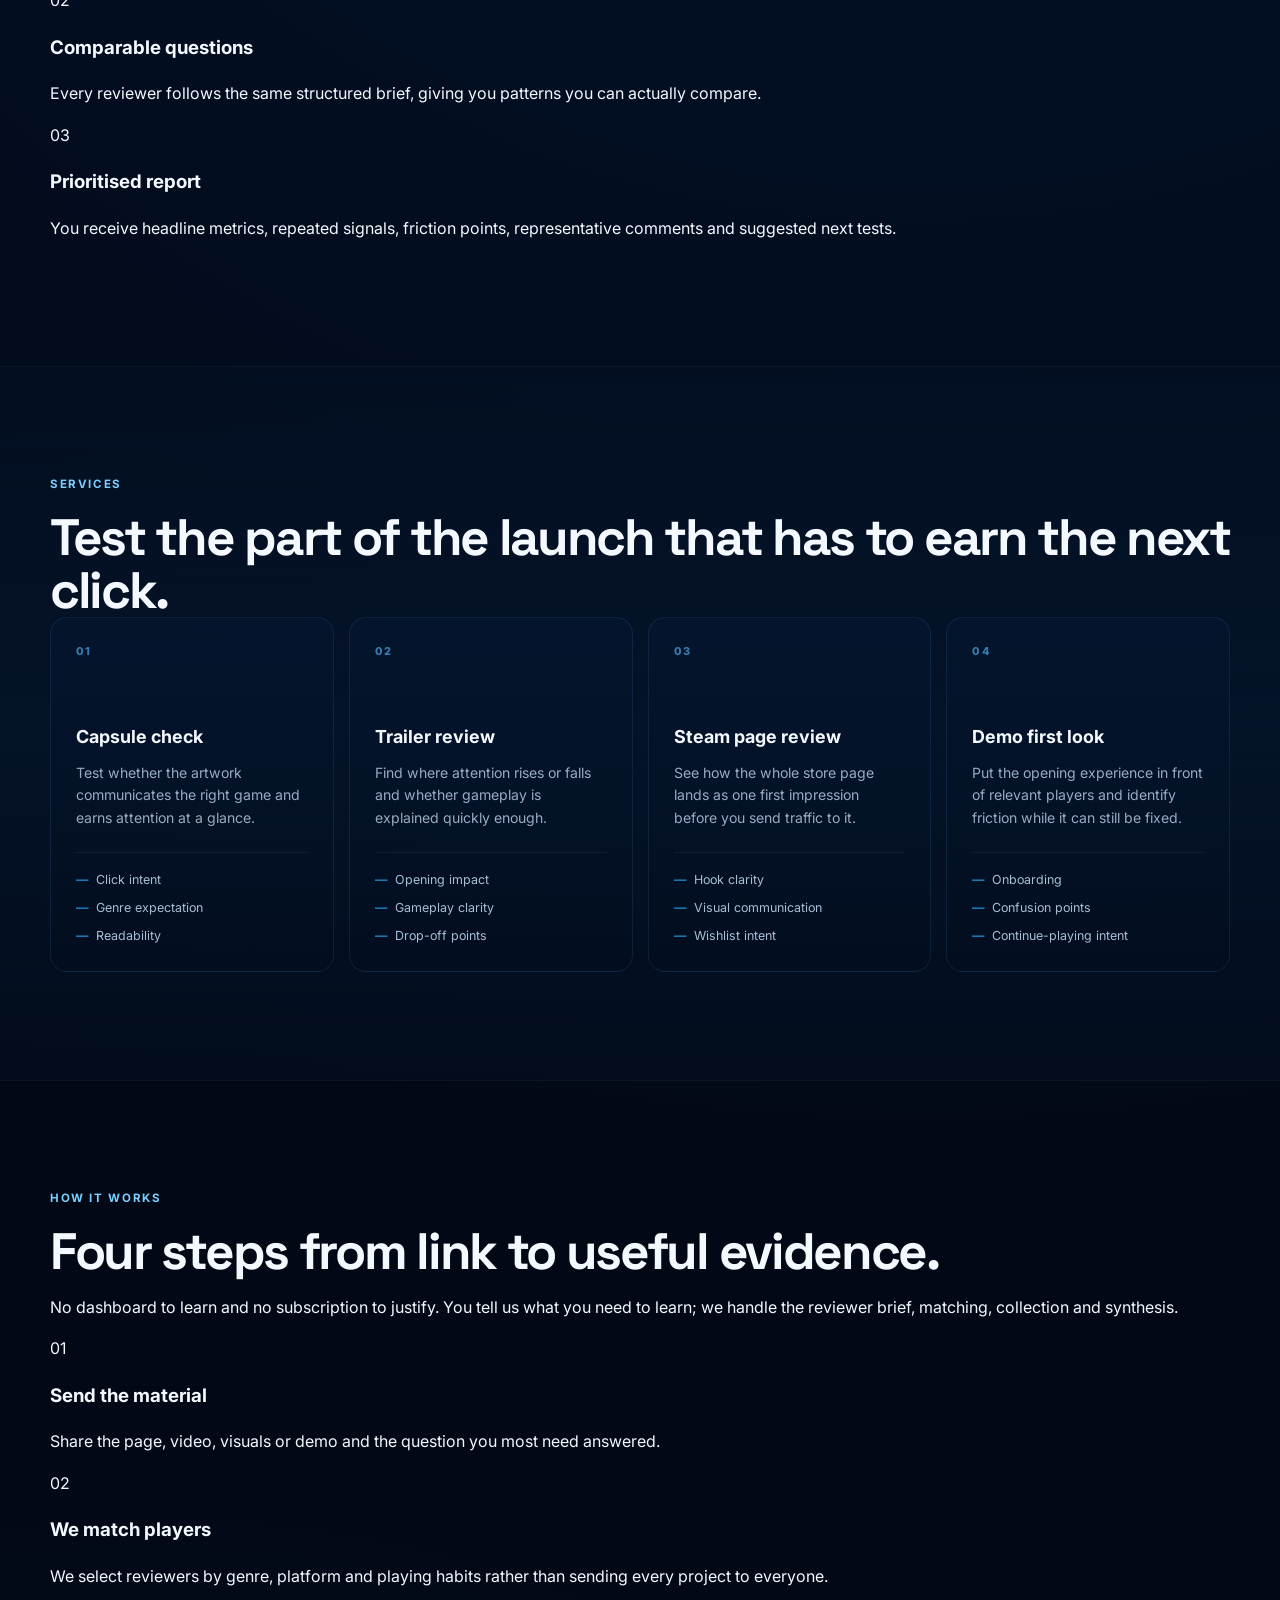
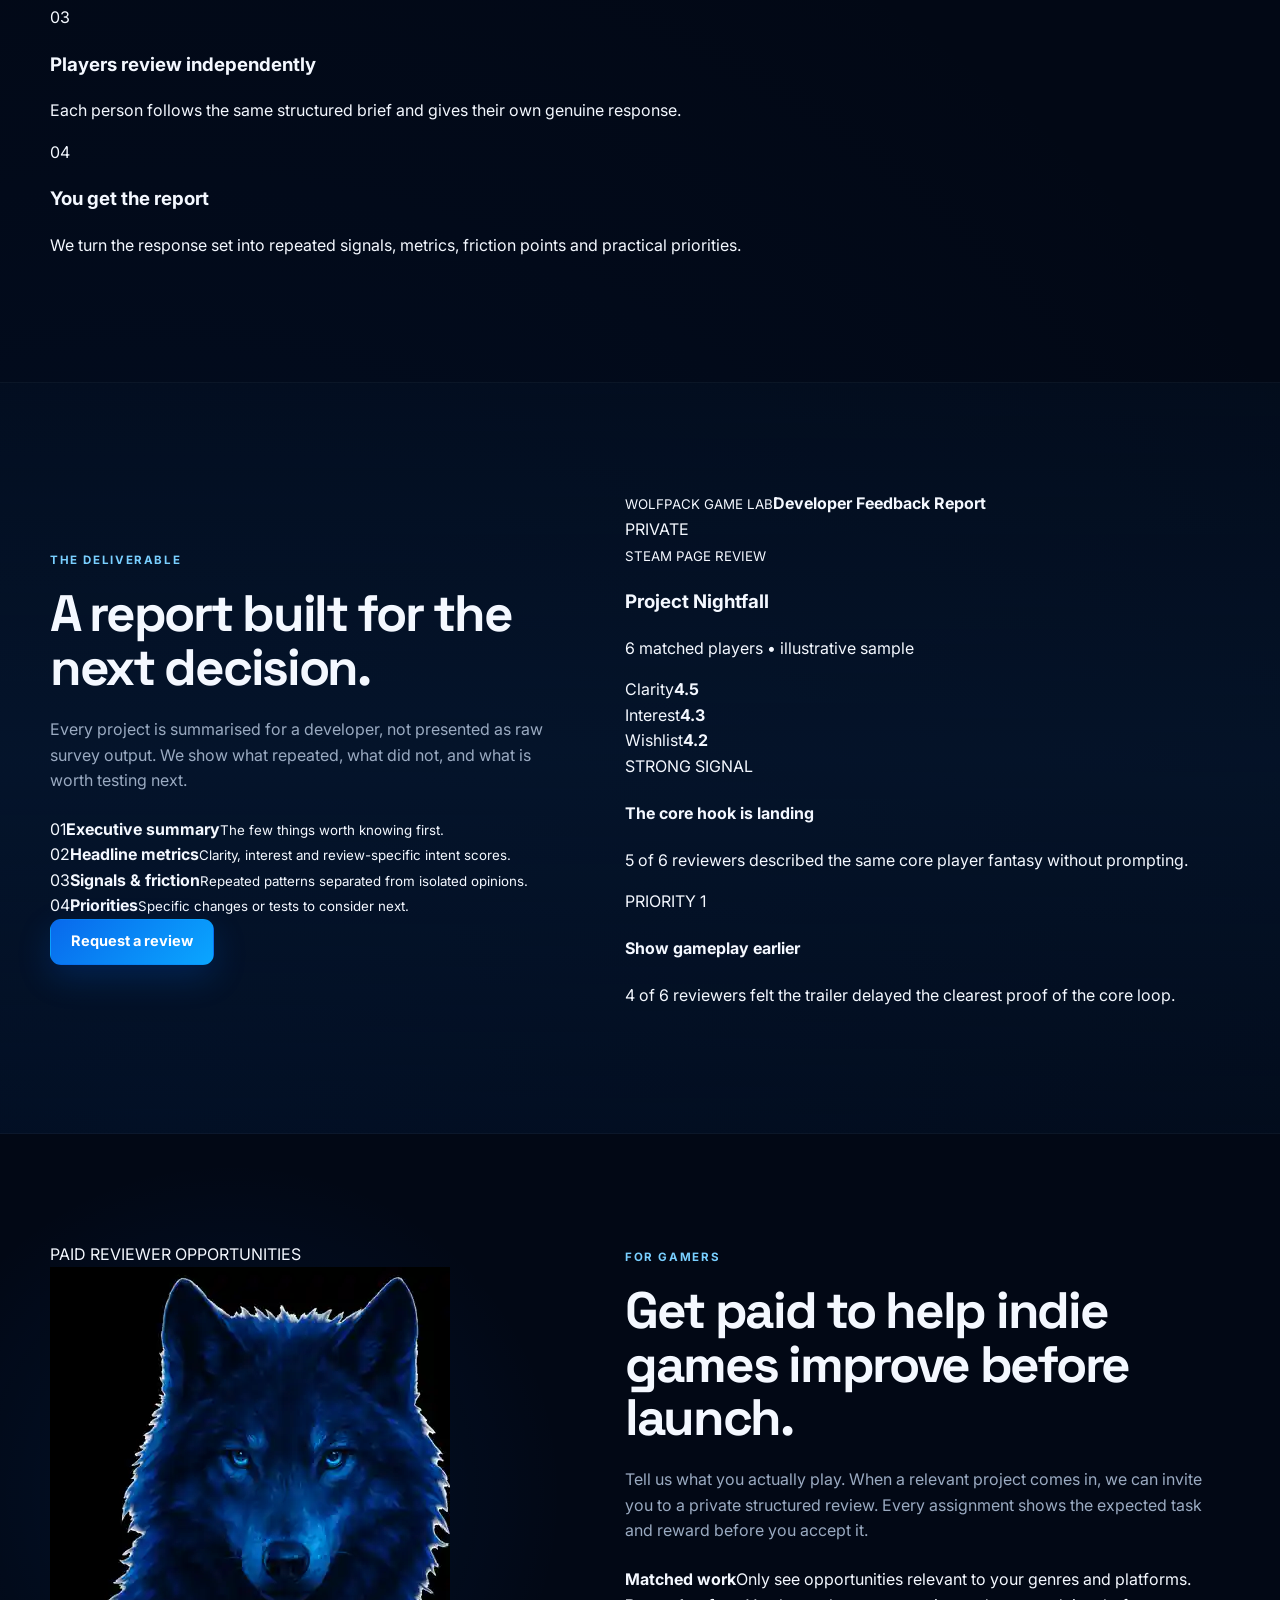
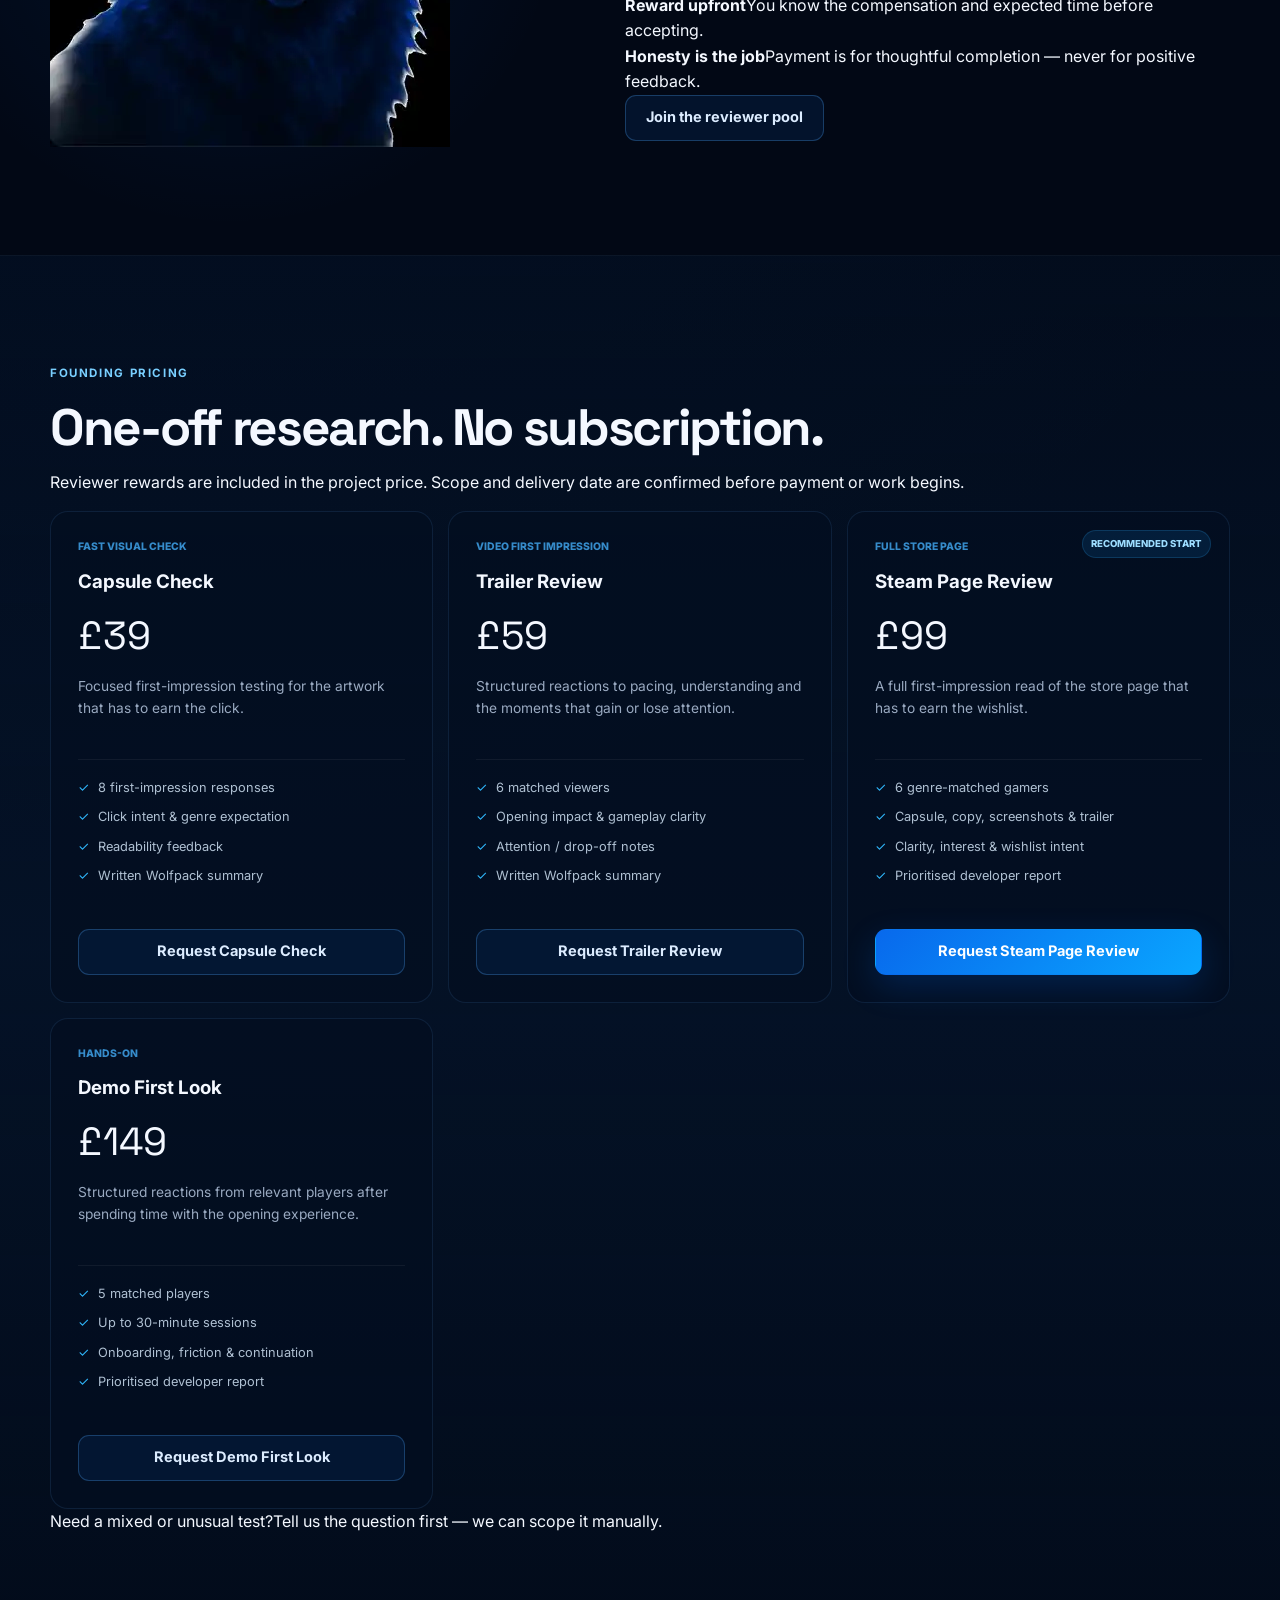
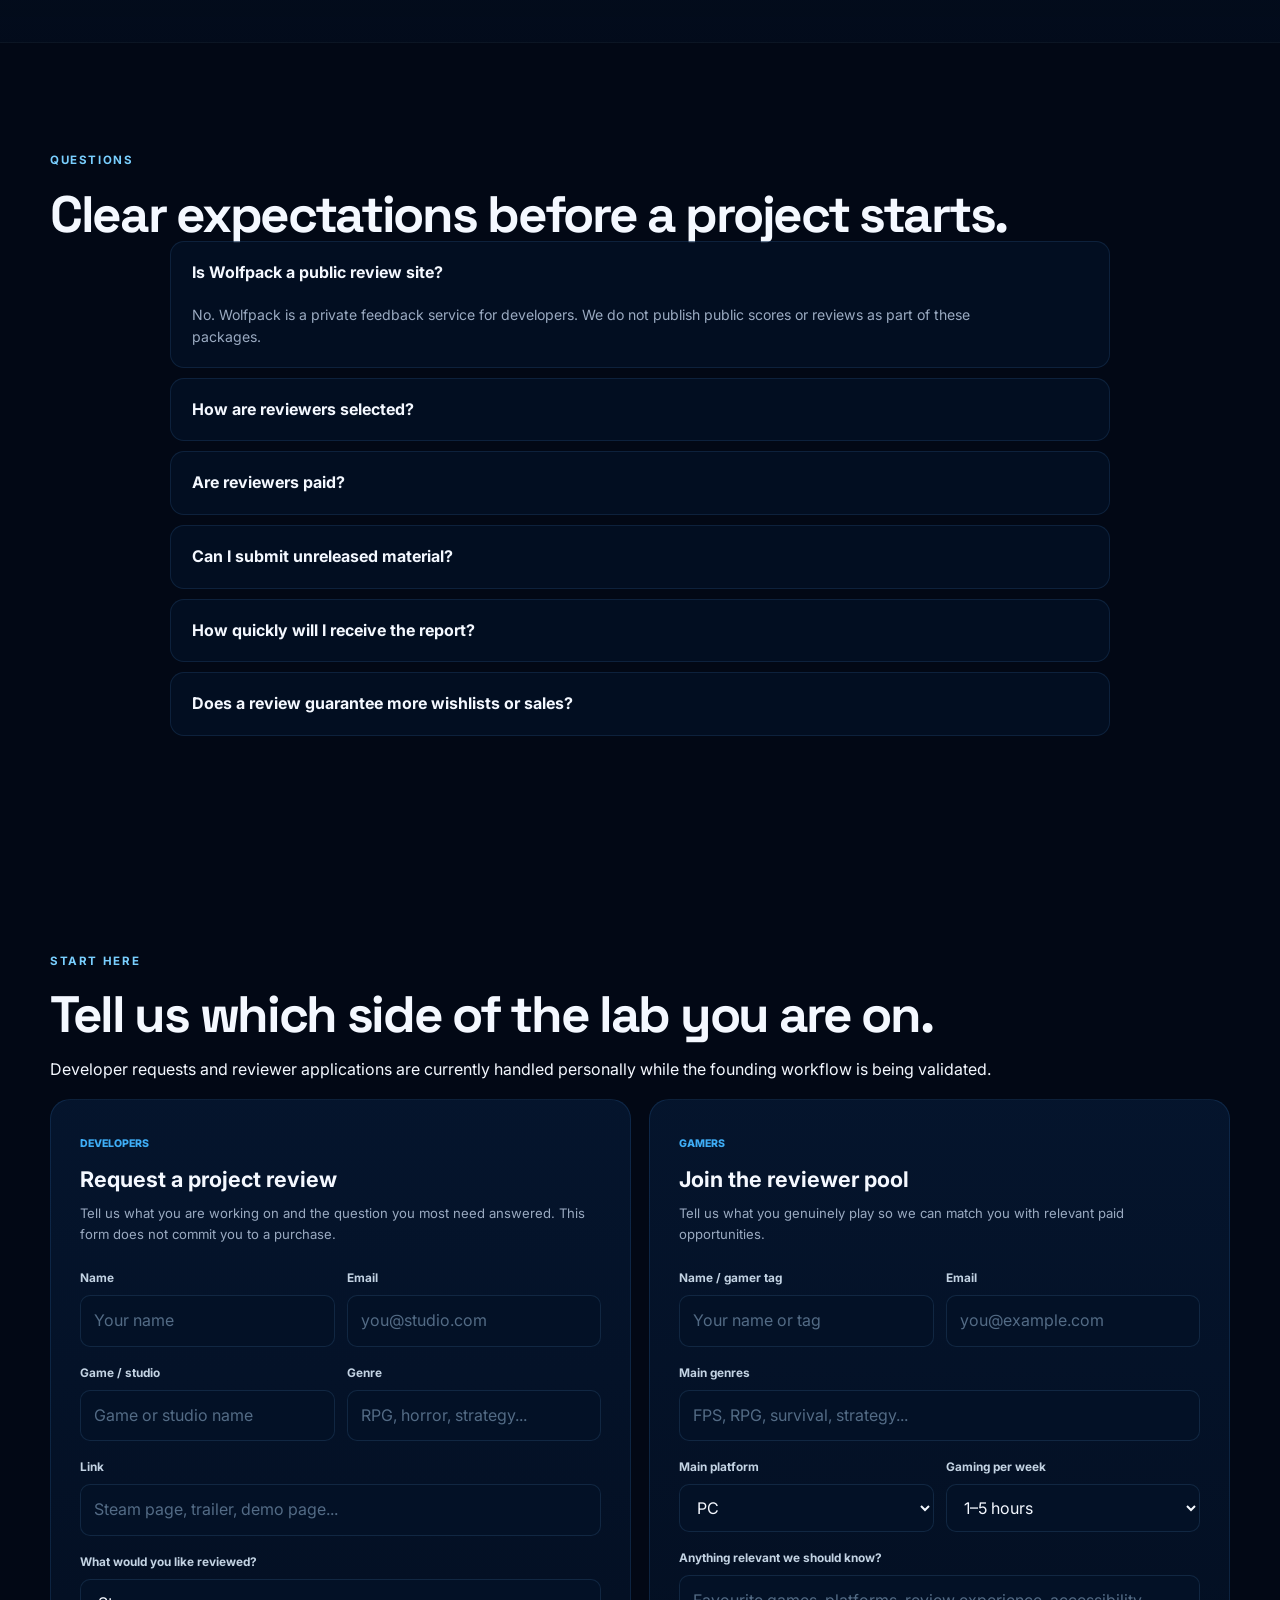
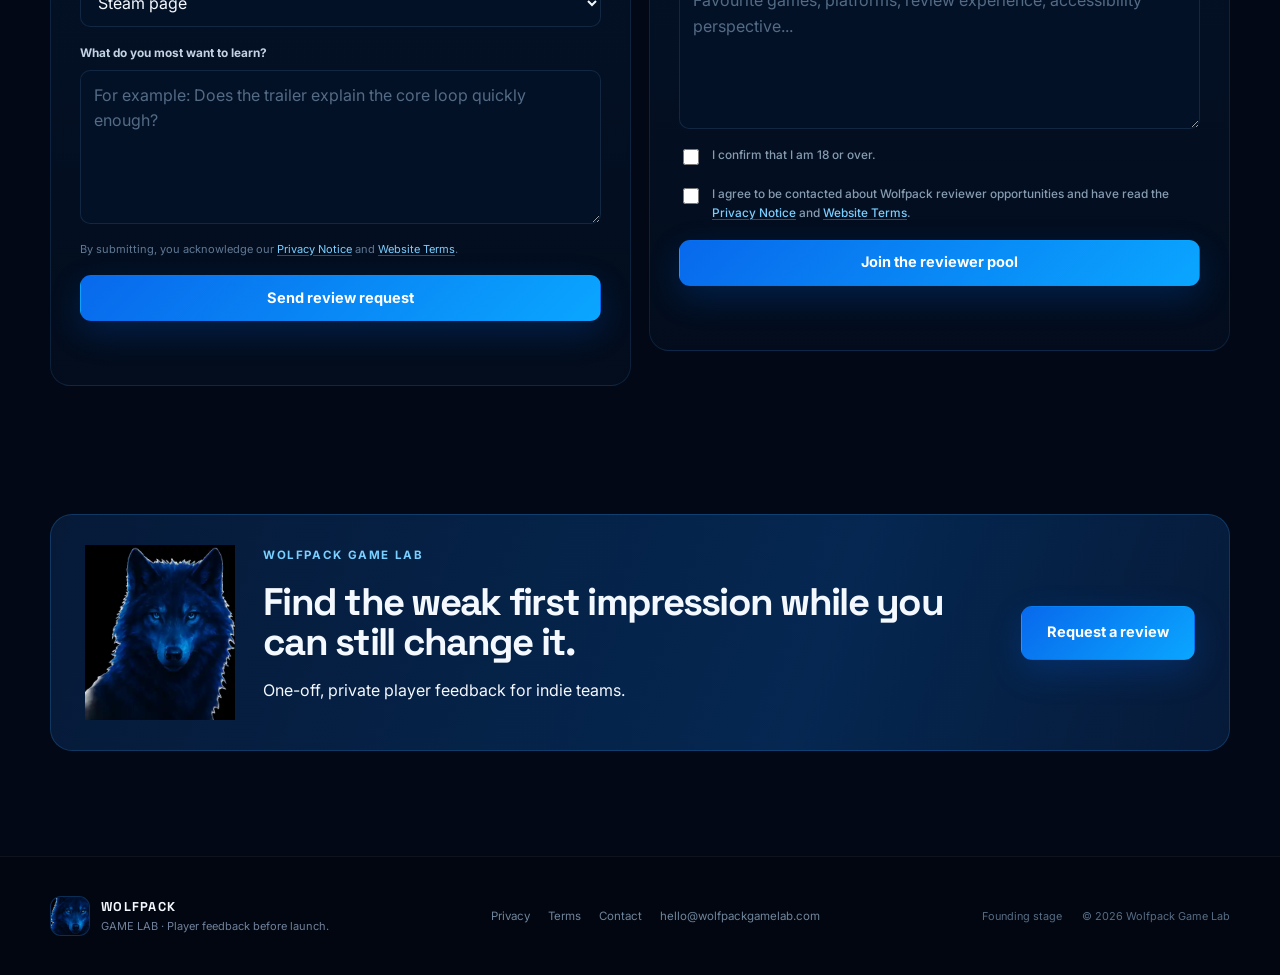
==== commit 6bc0fd21: "Polish homepage for founding launch" ====
--- a/index.html
+++ b/index.html
@@ -3,12 +3,12 @@
 <head>
   <meta charset="utf-8">
   <meta name="viewport" content="width=device-width, initial-scale=1">
-  <meta name="description" content="Wolfpack gives indie game developers structured, private feedback from real gamers before launch.">
-  <meta name="theme-color" content="#020815">
+  <meta name="description" content="Wolfpack Game Lab gives indie developers structured, private feedback from genre-matched gamers before launch.">
+  <meta name="theme-color" content="#030814">
   <meta property="og:type" content="website">
   <meta property="og:title" content="Wolfpack Game Lab — Player feedback before launch">
   <meta property="og:url" content="https://wolfpackgamelab.com/">
-  <meta property="og:description" content="Private, structured feedback from gamers matched to the games they actually play.">
+  <meta property="og:description" content="Private, structured player feedback for Steam pages, trailers, visuals and demos.">
   <title>Wolfpack Game Lab — Player feedback before launch</title>
   <link rel="canonical" href="https://wolfpackgamelab.com/">
 
@@ -20,501 +20,231 @@
 </head>
 
 <body>
+  <div class="announcement">
+    <div class="container announcement-inner">
+      <span class="live-dot"></span>
+      <span>Now accepting founding projects</span>
+      <span class="announcement-sep">•</span>
+      <span>Private player feedback for indie teams</span>
+    </div>
+  </div>
+
   <header class="site-header">
     <div class="container nav">
       <a href="#top" class="brand" aria-label="Wolfpack Game Lab home">
-        <span class="brand-icon">
-          <img src="assets/wolfpack-wolf.webp" alt="">
-        </span>
+        <span class="brand-icon"><img src="assets/wolfpack-wolf.webp" alt=""></span>
         <span class="brand-wordmark">WOLFPACK<small>GAME LAB</small></span>
       </a>
-
       <nav class="desktop-nav" aria-label="Primary navigation">
-        <a href="#service">What we review</a>
+        <a href="#service">Services</a>
         <a href="#process">How it works</a>
-        <a href="#developers">For developers</a>
-        <a href="#reviewers">For gamers</a>
+        <a href="#report">Sample report</a>
+        <a href="#reviewers">For reviewers</a>
         <a href="#pricing">Pricing</a>
       </nav>
-
       <a class="button button-primary nav-cta" href="#developer-form">Request a review</a>
-
-      <button class="menu-button" type="button" aria-label="Open navigation" aria-expanded="false">
-        <span></span><span></span><span></span>
-      </button>
-    </div>
-
+      <button class="menu-button" type="button" aria-label="Open navigation" aria-expanded="false"><span></span><span></span><span></span></button>
+    </div>
     <div class="mobile-nav" hidden>
-      <a href="#service">What we review</a>
+      <a href="#service">Services</a>
       <a href="#process">How it works</a>
-      <a href="#developers">For developers</a>
-      <a href="#reviewers">For gamers</a>
+      <a href="#report">Sample report</a>
+      <a href="#reviewers">For reviewers</a>
       <a href="#pricing">Pricing</a>
       <a class="button button-primary" href="#developer-form">Request a review</a>
     </div>
   </header>
 
   <main id="top">
-    <section class="hero">
+    <section class="hero section-shell">
       <div class="container hero-grid">
         <div class="hero-copy">
-          <div class="eyebrow"><span></span> Wolfpack Game Lab early access</div>
-
-          <h1>See your game through a player's eyes <em>before launch.</em></h1>
-
-          <p class="hero-text">
-            Wolfpack gives indie developers structured, private feedback on Steam pages,
-            trailers, screenshots and demos — from gamers matched to the games they actually play.
-          </p>
-
+          <div class="eyebrow">PLAYER RESEARCH FOR INDIE GAMES</div>
+          <h1>Know what players see <em>before launch sees it for you.</em></h1>
+          <p class="hero-text">Wolfpack Game Lab gives indie developers structured, private feedback on Steam pages, trailers, capsule art, screenshots and demos — from gamers matched to the games they actually play.</p>
           <div class="hero-actions">
-            <a class="button button-primary button-large" href="#developer-form">Request a review</a>
-            <a class="button button-ghost button-large" href="#reviewer-form">Join the reviewer pool</a>
-          </div>
-
-          <div class="principles">
-            <div>
-              <strong>Private</strong>
-              <span>Feedback is for your team, not public scoring.</span>
-            </div>
-            <div>
-              <strong>Relevant</strong>
-              <span>Reviewers are matched by genre and player profile.</span>
-            </div>
-            <div>
-              <strong>Structured</strong>
-              <span>Comparable answers, not a wall of random comments.</span>
-            </div>
-          </div>
-        </div>
-
-        <div class="wolf-stage" aria-label="Wolfpack wolf logo">
-          <div class="wolf-glow"></div>
-          <img class="hero-wolf" src="assets/wolfpack-wolf.webp" alt="Wolfpack blue wolf">
-          <div class="wolf-caption">
-            <span class="caption-kicker">WOLFPACK GAME LAB</span>
-            <span>Real players. Useful feedback.</span>
-          </div>
-        </div>
-      </div>
-    </section>
-
-    <section class="quiet-strip">
-      <div class="container strip-grid">
-        <span>STEAM PAGE</span>
-        <span>TRAILER</span>
-        <span>CAPSULE ART</span>
-        <span>SCREENSHOTS</span>
-        <span>DEMO</span>
-        <span>FIRST IMPRESSION</span>
-      </div>
-    </section>
-
-    <section id="service" class="section">
-      <div class="container section-intro">
-        <div>
-          <p class="overline">WHAT WE REVIEW</p>
-          <h2>Your marketing should be tested before the market tests it for you.</h2>
-        </div>
-        <p class="section-copy">
-          Developers know their own game too well to experience the store page like a new player.
-          Wolfpack creates a controlled first impression and turns it into feedback you can act on.
-        </p>
-      </div>
-
+            <a class="button button-primary button-large" href="#developer-form">Request a project review</a>
+            <a class="button button-ghost button-large" href="#report">See the deliverable</a>
+          </div>
+          <div class="proof-row">
+            <span><b>Private by default</b><small>No public scoring</small></span>
+            <span><b>Genre matched</b><small>Relevant players</small></span>
+            <span><b>Human synthesis</b><small>Patterns, not noise</small></span>
+          </div>
+        </div>
+
+        <div class="hero-panel" aria-label="Illustrative Wolfpack feedback report">
+          <div class="panel-topline">
+            <div><span class="panel-kicker">ILLUSTRATIVE REPORT</span><h2>Steam Page Review</h2></div>
+            <span class="panel-status">6 matched players</span>
+          </div>
+          <div class="score-row">
+            <div class="score-card"><span>Clarity</span><strong>4.5</strong><small>/ 5</small></div>
+            <div class="score-card"><span>Interest</span><strong>4.3</strong><small>/ 5</small></div>
+            <div class="score-card"><span>Wishlist intent</span><strong>4.2</strong><small>/ 5</small></div>
+          </div>
+          <div class="signal-card signal-positive"><div><span>STRONG SIGNAL</span><strong>5 / 6</strong></div><p>The core hook is understood quickly and remains memorable after the page is closed.</p></div>
+          <div class="signal-card signal-caution"><div><span>MAIN FRICTION</span><strong>4 / 6</strong></div><p>The trailer takes too long to show uninterrupted gameplay.</p></div>
+          <div class="panel-footer"><span>Prioritised actions</span><span>Anonymised comments</span><span>Raw score appendix</span></div>
+          <img class="panel-wolf" src="assets/wolfpack-wolf.webp" alt="">
+        </div>
+      </div>
+    </section>
+
+    <section class="capability-strip">
+      <div class="container capability-grid"><span>STEAM PAGE</span><span>TRAILER</span><span>CAPSULE ART</span><span>SCREENSHOTS</span><span>DEMO</span><span>FIRST IMPRESSION</span></div>
+    </section>
+
+    <section class="section outcomes-section">
+      <div class="container section-head split-head">
+        <div><p class="overline">WHAT YOU ACTUALLY GET</p><h2>Feedback you can make a decision with.</h2></div>
+        <p>We do not send you a spreadsheet full of random opinions. Wolfpack groups repeated signals, separates one-off taste from recurring friction, and turns the responses into a clear developer report.</p>
+      </div>
+      <div class="container outcome-grid">
+        <article><span class="number">01</span><h3>Independent responses</h3><p>Matched players review independently so one person does not steer the room.</p></article>
+        <article><span class="number">02</span><h3>Comparable questions</h3><p>Every reviewer follows the same structured brief, giving you patterns you can actually compare.</p></article>
+        <article><span class="number">03</span><h3>Prioritised report</h3><p>You receive headline metrics, repeated signals, friction points, representative comments and suggested next tests.</p></article>
+      </div>
+    </section>
+
+    <section id="service" class="section section-tinted">
+      <div class="container section-head compact-head"><p class="overline">SERVICES</p><h2>Test the part of the launch that has to earn the next click.</h2></div>
       <div class="container service-grid">
-        <article class="service-card">
-          <span class="service-no">01</span>
-          <h3>Store page</h3>
-          <p>Does the page communicate the genre, hook and value quickly enough to earn another click?</p>
-          <ul>
-            <li>Click intent</li>
-            <li>Genre clarity</li>
-            <li>Wishlist intent</li>
-          </ul>
-        </article>
-
-        <article class="service-card">
-          <span class="service-no">02</span>
-          <h3>Trailer</h3>
-          <p>Where does attention rise or fall, and how quickly does the trailer show what playing feels like?</p>
-          <ul>
-            <li>Opening impact</li>
-            <li>Gameplay clarity</li>
-            <li>Drop-off points</li>
-          </ul>
-        </article>
-
-        <article class="service-card">
-          <span class="service-no">03</span>
-          <h3>Visual assets</h3>
-          <p>Test capsule art and screenshots for readability, positioning and the expectations they create.</p>
-          <ul>
-            <li>Capsule appeal</li>
-            <li>Visual hierarchy</li>
-            <li>Player expectation</li>
-          </ul>
-        </article>
-
-        <article class="service-card">
-          <span class="service-no">04</span>
-          <h3>Demo first look</h3>
-          <p>Put the opening experience in front of relevant players and identify friction while it can still be fixed.</p>
-          <ul>
-            <li>Onboarding</li>
-            <li>Confusion points</li>
-            <li>Play-again intent</li>
-          </ul>
-        </article>
-      </div>
-    </section>
-
-    <section id="process" class="section section-tinted">
-      <div class="container compact-heading">
-        <p class="overline">HOW IT WORKS</p>
-        <h2>A simple process. A clearer outside view.</h2>
-      </div>
-
-      <div class="container process">
-        <article>
-          <span>01</span>
-          <h3>Submit the content</h3>
-          <p>Send the page, trailer, images or demo you want reviewed and tell us what you need to learn.</p>
-        </article>
-        <article>
-          <span>02</span>
-          <h3>We match the reviewers</h3>
-          <p>We select gamers whose genre preferences and player profile are relevant to the project.</p>
-        </article>
-        <article>
-          <span>03</span>
-          <h3>They review independently</h3>
-          <p>Each reviewer follows the same structured brief, giving us responses we can compare properly.</p>
-        </article>
-        <article>
-          <span>04</span>
-          <h3>You receive the report</h3>
-          <p>We group the patterns, points of friction and written comments into one practical summary.</p>
-        </article>
-      </div>
-    </section>
-
-    <section id="developers" class="section">
+        <article class="service-card"><span class="service-no">01</span><h3>Capsule check</h3><p>Test whether the artwork communicates the right game and earns attention at a glance.</p><ul><li>Click intent</li><li>Genre expectation</li><li>Readability</li></ul></article>
+        <article class="service-card"><span class="service-no">02</span><h3>Trailer review</h3><p>Find where attention rises or falls and whether gameplay is explained quickly enough.</p><ul><li>Opening impact</li><li>Gameplay clarity</li><li>Drop-off points</li></ul></article>
+        <article class="service-card featured-service"><span class="service-no">03</span><h3>Steam page review</h3><p>See how the whole store page lands as one first impression before you send traffic to it.</p><ul><li>Hook clarity</li><li>Visual communication</li><li>Wishlist intent</li></ul></article>
+        <article class="service-card"><span class="service-no">04</span><h3>Demo first look</h3><p>Put the opening experience in front of relevant players and identify friction while it can still be fixed.</p><ul><li>Onboarding</li><li>Confusion points</li><li>Continue-playing intent</li></ul></article>
+      </div>
+    </section>
+
+    <section id="process" class="section">
+      <div class="container section-head split-head">
+        <div><p class="overline">HOW IT WORKS</p><h2>Four steps from link to useful evidence.</h2></div>
+        <p>No dashboard to learn and no subscription to justify. You tell us what you need to learn; we handle the reviewer brief, matching, collection and synthesis.</p>
+      </div>
+      <div class="container process-grid">
+        <article><span>01</span><h3>Send the material</h3><p>Share the page, video, visuals or demo and the question you most need answered.</p></article>
+        <article><span>02</span><h3>We match players</h3><p>We select reviewers by genre, platform and playing habits rather than sending every project to everyone.</p></article>
+        <article><span>03</span><h3>Players review independently</h3><p>Each person follows the same structured brief and gives their own genuine response.</p></article>
+        <article><span>04</span><h3>You get the report</h3><p>We turn the response set into repeated signals, metrics, friction points and practical priorities.</p></article>
+      </div>
+    </section>
+
+    <section id="report" class="section report-section section-tinted">
       <div class="container report-layout">
         <div class="report-copy">
-          <p class="overline">FOR DEVELOPERS</p>
-          <h2>Useful feedback, without turning your launch into a public experiment.</h2>
-          <p>
-            Wolfpack is designed for small studios and independent developers preparing a Steam page,
-            festival entry, demo, Kickstarter or release campaign.
-          </p>
-
-          <div class="tick-list">
-            <div><span>✓</span> Identify what new players understand immediately</div>
-            <div><span>✓</span> Find the strongest and weakest parts of your presentation</div>
-            <div><span>✓</span> Separate repeated signals from one-off opinions</div>
-            <div><span>✓</span> Make changes before traffic, wishlists or launch momentum are at stake</div>
-          </div>
-
-          <a class="button button-primary" href="#developer-form">Request early access</a>
-        </div>
-
-        <div class="example-report">
-          <div class="report-label">EXAMPLE REPORT</div>
-          <div class="report-title-row">
-            <div>
-              <span>Steam page review</span>
-              <h3>Project Nightfall</h3>
-            </div>
-            <span class="status">12 responses</span>
-          </div>
-
-          <div class="metric-grid">
-            <div class="metric">
-              <span>Understood the game</span>
-              <strong>75%</strong>
-              <i><b style="width:75%"></b></i>
-            </div>
-            <div class="metric">
-              <span>Would keep exploring</span>
-              <strong>83%</strong>
-              <i><b style="width:83%"></b></i>
-            </div>
-            <div class="metric">
-              <span>Would wishlist</span>
-              <strong>58%</strong>
-              <i><b style="width:58%"></b></i>
-            </div>
-          </div>
-
-          <div class="finding positive">
-            <div><span>STRONG SIGNAL</span><strong>8 / 12 reviewers</strong></div>
-            <p>The combat and art direction created the clearest positive first impression.</p>
-          </div>
-
-          <div class="finding caution">
-            <div><span>MAIN FRICTION</span><strong>6 / 12 reviewers</strong></div>
-            <p>The trailer takes too long to show uninterrupted gameplay.</p>
-          </div>
-
-          <p class="sample-note">Illustrative example — not results from a live Wolfpack project.</p>
+          <p class="overline">THE DELIVERABLE</p>
+          <h2>A report built for the next decision.</h2>
+          <p>Every project is summarised for a developer, not presented as raw survey output. We show what repeated, what did not, and what is worth testing next.</p>
+          <div class="deliverable-list">
+            <div><span>01</span><strong>Executive summary</strong><small>The few things worth knowing first.</small></div>
+            <div><span>02</span><strong>Headline metrics</strong><small>Clarity, interest and review-specific intent scores.</small></div>
+            <div><span>03</span><strong>Signals & friction</strong><small>Repeated patterns separated from isolated opinions.</small></div>
+            <div><span>04</span><strong>Priorities</strong><small>Specific changes or tests to consider next.</small></div>
+          </div>
+          <a class="button button-primary" href="#developer-form">Request a review</a>
+        </div>
+        <div class="report-paper">
+          <div class="paper-head"><div><small>WOLFPACK GAME LAB</small><strong>Developer Feedback Report</strong></div><span>PRIVATE</span></div>
+          <div class="paper-project"><small>STEAM PAGE REVIEW</small><h3>Project Nightfall</h3><p>6 matched players • illustrative sample</p></div>
+          <div class="paper-metrics"><div><span>Clarity</span><b>4.5</b></div><div><span>Interest</span><b>4.3</b></div><div><span>Wishlist</span><b>4.2</b></div></div>
+          <div class="paper-block"><span>STRONG SIGNAL</span><h4>The core hook is landing</h4><p>5 of 6 reviewers described the same core player fantasy without prompting.</p></div>
+          <div class="paper-block paper-warning"><span>PRIORITY 1</span><h4>Show gameplay earlier</h4><p>4 of 6 reviewers felt the trailer delayed the clearest proof of the core loop.</p></div>
+          <div class="paper-lines"><i></i><i></i><i></i><i></i></div>
         </div>
       </div>
     </section>
 
     <section id="reviewers" class="section reviewer-section">
       <div class="container reviewer-layout">
-        <div class="reviewer-wolf">
-          <img src="assets/wolfpack-wolf.webp" alt="">
-        </div>
-
+        <div class="reviewer-card-art">
+          <div class="reviewer-badge">PAID REVIEWER OPPORTUNITIES</div>
+          <img src="assets/wolfpack-wolf.webp" alt="Wolfpack blue wolf">
+        </div>
         <div class="reviewer-copy">
           <p class="overline">FOR GAMERS</p>
-          <h2>Good games get better when the right players are heard early.</h2>
-          <p>
-            Join the reviewer pool and tell us what you genuinely play. When a suitable project comes in,
-            Wolfpack can invite you to give structured feedback before the wider market sees it.
-          </p>
-
-          <div class="reviewer-points">
-            <div><strong>01</strong><span>Choose the genres you know</span></div>
-            <div><strong>02</strong><span>Review projects matched to your profile</span></div>
-            <div><strong>03</strong><span>Build a reviewer history as Wolfpack grows</span></div>
-          </div>
-
-          <a class="button button-ghost" href="#reviewer-form">Join the Wolfpack</a>
+          <h2>Get paid to help indie games improve before launch.</h2>
+          <p>Tell us what you actually play. When a relevant project comes in, we can invite you to a private structured review. Every assignment shows the expected task and reward before you accept it.</p>
+          <div class="reviewer-benefits">
+            <div><b>Matched work</b><span>Only see opportunities relevant to your genres and platforms.</span></div>
+            <div><b>Reward upfront</b><span>You know the compensation and expected time before accepting.</span></div>
+            <div><b>Honesty is the job</b><span>Payment is for thoughtful completion — never for positive feedback.</span></div>
+          </div>
+          <a class="button button-ghost" href="#reviewer-form">Join the reviewer pool</a>
         </div>
       </div>
     </section>
 
     <section id="pricing" class="section section-tinted">
-      <div class="container pricing-heading">
-        <div>
-          <p class="overline">FOUNDING PRICING</p>
-          <h2>Start with the question you need answered.</h2>
-        </div>
-        <p>
-          Founding packages are deliberately simple while Wolfpack learns what developers value most.
-          No payment is taken through this website; every request is reviewed before anything is agreed.
-        </p>
-      </div>
-
+      <div class="container section-head split-head pricing-head">
+        <div><p class="overline">FOUNDING PRICING</p><h2>One-off research. No subscription.</h2></div>
+        <p>Reviewer rewards are included in the project price. Scope and delivery date are confirmed before payment or work begins.</p>
+      </div>
       <div class="container pricing-grid">
         <article class="price-card">
-          <span class="price-type">VISUAL FIRST IMPRESSION</span>
-          <h3>Capsule Check</h3>
-          <div class="price">£29</div>
-          <p>Quick reactions to the artwork that has to earn the click.</p>
-          <ul>
-            <li>20 first-impression responses</li>
-            <li>Click intent</li>
-            <li>Genre expectation</li>
-            <li>Written comments</li>
-          </ul>
-          <a href="#developer-form" class="button button-ghost">Request this review</a>
-        </article>
-
-        <article class="price-card featured">
-          <span class="featured-tag">RECOMMENDED START</span>
-          <span class="price-type">STORE PAGE</span>
-          <h3>Steam Page Review</h3>
-          <div class="price">£49</div>
-          <p>A broader first-impression review of the page that has to earn the wishlist.</p>
-          <ul>
-            <li>12 matched gamers</li>
-            <li>Capsule, screenshots and trailer</li>
-            <li>Clarity and wishlist intent</li>
-            <li>Structured insight summary</li>
-          </ul>
-          <a href="#developer-form" class="button button-primary">Request this review</a>
-        </article>
-
+          <span class="price-type">FAST VISUAL CHECK</span><h3>Capsule Check</h3><div class="price">£39</div><p>Focused first-impression testing for the artwork that has to earn the click.</p>
+          <ul><li>8 first-impression responses</li><li>Click intent & genre expectation</li><li>Readability feedback</li><li>Written Wolfpack summary</li></ul>
+          <a href="#developer-form" class="button button-ghost">Request Capsule Check</a>
+        </article>
         <article class="price-card">
-          <span class="price-type">HANDS-ON</span>
-          <h3>Demo First Look</h3>
-          <div class="price">£99</div>
-          <p>Structured reactions from players after spending time with the opening experience.</p>
-          <ul>
-            <li>5 matched gamers</li>
-            <li>20–30 minute sessions</li>
-            <li>Onboarding and friction points</li>
-            <li>Play-again intent</li>
-          </ul>
-          <a href="#developer-form" class="button button-ghost">Request this review</a>
-        </article>
-      </div>
-    </section>
-
+          <span class="price-type">VIDEO FIRST IMPRESSION</span><h3>Trailer Review</h3><div class="price">£59</div><p>Structured reactions to pacing, understanding and the moments that gain or lose attention.</p>
+          <ul><li>6 matched viewers</li><li>Opening impact & gameplay clarity</li><li>Attention / drop-off notes</li><li>Written Wolfpack summary</li></ul>
+          <a href="#developer-form" class="button button-ghost">Request Trailer Review</a>
+        </article>
+        <article class="price-card featured-price">
+          <span class="featured-tag">RECOMMENDED START</span><span class="price-type">FULL STORE PAGE</span><h3>Steam Page Review</h3><div class="price">£99</div><p>A full first-impression read of the store page that has to earn the wishlist.</p>
+          <ul><li>6 genre-matched gamers</li><li>Capsule, copy, screenshots & trailer</li><li>Clarity, interest & wishlist intent</li><li>Prioritised developer report</li></ul>
+          <a href="#developer-form" class="button button-primary">Request Steam Page Review</a>
+        </article>
+        <article class="price-card">
+          <span class="price-type">HANDS-ON</span><h3>Demo First Look</h3><div class="price">£149</div><p>Structured reactions from relevant players after spending time with the opening experience.</p>
+          <ul><li>5 matched players</li><li>Up to 30-minute sessions</li><li>Onboarding, friction & continuation</li><li>Prioritised developer report</li></ul>
+          <a href="#developer-form" class="button button-ghost">Request Demo First Look</a>
+        </article>
+      </div>
+      <div class="container pricing-note"><span>Need a mixed or unusual test?</span><a href="#developer-form">Tell us the question first — we can scope it manually.</a></div>
+    </section>
 
     <section id="faq" class="section">
-      <div class="container compact-heading">
-        <p class="overline">QUESTIONS</p>
-        <h2>Clear expectations from the start.</h2>
-      </div>
-
+      <div class="container section-head compact-head"><p class="overline">QUESTIONS</p><h2>Clear expectations before a project starts.</h2></div>
       <div class="container faq-grid">
-        <details open>
-          <summary>Is Wolfpack a public review site?</summary>
-          <p>No. Wolfpack is a private feedback service for developers. We do not publish a public score or review unless a developer separately agrees to that.</p>
-        </details>
-        <details>
-          <summary>How are gamers selected?</summary>
-          <p>For the early service, reviewers are matched manually using the genres, platforms and playing habits they tell us about when they join the pool.</p>
-        </details>
-        <details>
-          <summary>Can I submit unreleased material?</summary>
-          <p>Yes, but only send content you are comfortable sharing with selected reviewers. Reviewers agree not to redistribute private test material, but a separate NDA can be arranged where a project requires one.</p>
-        </details>
-        <details>
-          <summary>How quickly will I receive feedback?</summary>
-          <p>During early access we confirm timing individually before accepting a review. We would rather give a realistic delivery date than promise an automated turnaround we cannot yet guarantee.</p>
-        </details>
-        <details>
-          <summary>Are reviewers paid?</summary>
-          <p>Wolfpack is still validating the reviewer model. Some early opportunities may be community-based; paid tests and reviewer rewards will be clearly stated before a reviewer accepts an assignment.</p>
-        </details>
+        <details open><summary>Is Wolfpack a public review site?</summary><p>No. Wolfpack is a private feedback service for developers. We do not publish public scores or reviews as part of these packages.</p></details>
+        <details><summary>How are reviewers selected?</summary><p>Reviewers are matched using the genres, platforms and playing habits they give us when joining the pool. Matching is handled manually during the founding stage.</p></details>
+        <details><summary>Are reviewers paid?</summary><p>Yes. Paid assignments show the expected task and reward before a reviewer accepts. Compensation is for thoughtful completion, not for giving positive feedback.</p></details>
+        <details><summary>Can I submit unreleased material?</summary><p>Yes, where the project and access method are appropriate. Private material is handled separately from public-page reviews, and additional confidentiality terms can be agreed when needed.</p></details>
+        <details><summary>How quickly will I receive the report?</summary><p>We confirm a delivery date before accepting the project. Reviewer availability and the scope of the material affect timing, so we do not promise a generic automated turnaround.</p></details>
+        <details><summary>Does a review guarantee more wishlists or sales?</summary><p>No. Player feedback is directional research. It helps you understand how a relevant sample experiences the material; product and marketing decisions remain yours.</p></details>
       </div>
     </section>
 
     <section class="section forms-section">
-      <div class="container forms-heading">
-        <p class="overline">EARLY ACCESS</p>
-        <h2>Two sides of the Wolfpack.</h2>
-        <p>For the MVP, submissions are handled manually so we can learn before automating the wrong things.</p>
-      </div>
-
+      <div class="container forms-head"><p class="overline">START HERE</p><h2>Tell us which side of the lab you are on.</h2><p>Developer requests and reviewer applications are currently handled personally while the founding workflow is being validated.</p></div>
       <div class="container forms-grid">
         <article id="developer-form" class="form-panel">
-          <div class="form-title">
-            <span>DEVELOPERS</span>
-            <h3>Request a review</h3>
-            <p>Tell us what you are working on and what you need to learn.</p>
-          </div>
-
+          <div class="form-title"><span>DEVELOPERS</span><h3>Request a project review</h3><p>Tell us what you are working on and the question you most need answered. This form does not commit you to a purchase.</p></div>
           <form name="developer-request" method="POST" netlify data-netlify="true" netlify-honeypot="bot-field" class="wolf-form">
-            <input type="hidden" name="form-name" value="developer-request">
-            <input type="hidden" name="subject" value="New Wolfpack developer request">
-            <p class="hidden"><label>Do not fill this out <input name="bot-field"></label></p>
-
-            <div class="field-row">
-              <label>
-                <span>Name</span>
-                <input required type="text" name="name" placeholder="Your name">
-              </label>
-              <label>
-                <span>Email</span>
-                <input required type="email" name="email" placeholder="you@studio.com">
-              </label>
-            </div>
-
-            <div class="field-row">
-              <label>
-                <span>Game / studio</span>
-                <input required type="text" name="game" placeholder="Game or studio name">
-              </label>
-              <label>
-                <span>Genre</span>
-                <input type="text" name="genre" placeholder="RPG, horror, strategy...">
-              </label>
-            </div>
-
-            <label>
-              <span>Link</span>
-              <input required type="url" name="link" placeholder="Steam page, trailer, demo page...">
-            </label>
-
-            <label>
-              <span>What would you like reviewed?</span>
-              <select name="review-type">
-                <option>Steam page</option>
-                <option>Trailer</option>
-                <option>Capsule art</option>
-                <option>Screenshots</option>
-                <option>Demo</option>
-                <option>Not sure yet</option>
-              </select>
-            </label>
-
-            <label>
-              <span>What do you most want to learn?</span>
-              <textarea name="question" rows="5" placeholder="For example: Does the trailer explain the core loop quickly enough?"></textarea>
-            </label>
-
-            <p class="form-small">Submitting this form does not commit you to a purchase. By submitting, you acknowledge our <a class="inline-link" href="privacy.html">Privacy Notice</a> and <a class="inline-link" href="terms.html">Website Terms</a>.</p>
-            <button class="button button-primary full-width" type="submit">Send review request</button>
-            <div class="form-message" aria-live="polite"></div>
+            <input type="hidden" name="form-name" value="developer-request"><input type="hidden" name="subject" value="New Wolfpack developer request"><p class="hidden"><label>Do not fill this out <input name="bot-field"></label></p>
+            <div class="field-row"><label><span>Name</span><input required type="text" name="name" placeholder="Your name"></label><label><span>Email</span><input required type="email" name="email" placeholder="you@studio.com"></label></div>
+            <div class="field-row"><label><span>Game / studio</span><input required type="text" name="game" placeholder="Game or studio name"></label><label><span>Genre</span><input type="text" name="genre" placeholder="RPG, horror, strategy..."></label></div>
+            <label><span>Link</span><input required type="url" name="link" placeholder="Steam page, trailer, demo page..."></label>
+            <label><span>What would you like reviewed?</span><select name="review-type"><option>Steam page</option><option>Trailer</option><option>Capsule art</option><option>Screenshots</option><option>Demo</option><option>Not sure yet</option></select></label>
+            <label><span>What do you most want to learn?</span><textarea name="question" rows="5" placeholder="For example: Does the trailer explain the core loop quickly enough?"></textarea></label>
+            <p class="form-small">By submitting, you acknowledge our <a class="inline-link" href="privacy.html">Privacy Notice</a> and <a class="inline-link" href="terms.html">Website Terms</a>.</p>
+            <button class="button button-primary full-width" type="submit">Send review request</button><div class="form-message" aria-live="polite"></div>
           </form>
         </article>
 
         <article id="reviewer-form" class="form-panel">
-          <div class="form-title">
-            <span>GAMERS</span>
-            <h3>Join the reviewer pool</h3>
-            <p>Help us build a reviewer base around the games people genuinely know.</p>
-          </div>
-
+          <div class="form-title"><span>GAMERS</span><h3>Join the reviewer pool</h3><p>Tell us what you genuinely play so we can match you with relevant paid opportunities.</p></div>
           <form name="reviewer-application" method="POST" data-netlify="true" netlify-honeypot="bot-field" class="wolf-form">
-            <input type="hidden" name="form-name" value="reviewer-application">
-            <input type="hidden" name="subject" value="New Wolfpack reviewer application">
-            <p class="hidden"><label>Do not fill this out <input name="bot-field"></label></p>
-
-            <div class="field-row">
-              <label>
-                <span>Name / gamer tag</span>
-                <input required type="text" name="name" placeholder="Your name or tag">
-              </label>
-              <label>
-                <span>Email</span>
-                <input required type="email" name="email" placeholder="you@example.com">
-              </label>
-            </div>
-
-            <label>
-              <span>Main genres</span>
-              <input required type="text" name="genres" placeholder="FPS, RPG, survival, strategy...">
-            </label>
-
-            <div class="field-row">
-              <label>
-                <span>Main platform</span>
-                <select name="platform">
-                  <option>PC</option>
-                  <option>Steam Deck / handheld PC</option>
-                  <option>PlayStation</option>
-                  <option>Xbox</option>
-                  <option>Switch</option>
-                  <option>Multiple</option>
-                </select>
-              </label>
-              <label>
-                <span>Gaming per week</span>
-                <select name="hours">
-                  <option>1–5 hours</option>
-                  <option>6–10 hours</option>
-                  <option>11–20 hours</option>
-                  <option>21–30 hours</option>
-                  <option>30+ hours</option>
-                </select>
-              </label>
-            </div>
-
-            <label>
-              <span>Anything relevant we should know?</span>
-              <textarea name="notes" rows="5" placeholder="Favourite games, platforms, review experience, accessibility perspective..."></textarea>
-            </label>
-
-            <label class="consent">
-              <input required type="checkbox" name="age-confirmation" value="18-or-over">
-              <span>I confirm that I am 18 or over.</span>
-            </label>
-
-            <label class="consent">
-              <input required type="checkbox" name="contact-consent" value="yes">
-              <span>I agree to be contacted about Wolfpack reviewer opportunities and have read the <a class="inline-link" href="privacy.html">Privacy Notice</a> and <a class="inline-link" href="terms.html">Website Terms</a>.</span>
-            </label>
-
-            <button class="button button-primary full-width" type="submit">Join the reviewer pool</button>
-            <div class="form-message" aria-live="polite"></div>
+            <input type="hidden" name="form-name" value="reviewer-application"><input type="hidden" name="subject" value="New Wolfpack reviewer application"><p class="hidden"><label>Do not fill this out <input name="bot-field"></label></p>
+            <div class="field-row"><label><span>Name / gamer tag</span><input required type="text" name="name" placeholder="Your name or tag"></label><label><span>Email</span><input required type="email" name="email" placeholder="you@example.com"></label></div>
+            <label><span>Main genres</span><input required type="text" name="genres" placeholder="FPS, RPG, survival, strategy..."></label>
+            <div class="field-row"><label><span>Main platform</span><select name="platform"><option>PC</option><option>Steam Deck / handheld PC</option><option>PlayStation</option><option>Xbox</option><option>Switch</option><option>Multiple</option></select></label><label><span>Gaming per week</span><select name="hours"><option>1–5 hours</option><option>6–10 hours</option><option>11–20 hours</option><option>21–30 hours</option><option>30+ hours</option></select></label></div>
+            <label><span>Anything relevant we should know?</span><textarea name="notes" rows="5" placeholder="Favourite games, platforms, review experience, accessibility perspective..."></textarea></label>
+            <label class="consent"><input required type="checkbox" name="age-confirmation" value="18-or-over"><span>I confirm that I am 18 or over.</span></label>
+            <label class="consent"><input required type="checkbox" name="contact-consent" value="yes"><span>I agree to be contacted about Wolfpack reviewer opportunities and have read the <a class="inline-link" href="privacy.html">Privacy Notice</a> and <a class="inline-link" href="terms.html">Website Terms</a>.</span></label>
+            <button class="button button-primary full-width" type="submit">Join the reviewer pool</button><div class="form-message" aria-live="polite"></div>
           </form>
         </article>
       </div>
@@ -522,11 +252,8 @@
 
     <section class="final-cta">
       <div class="container cta-box">
-        <img src="assets/wolfpack-wolf.webp" alt="">
-        <div>
-          <p class="overline">WOLFPACK</p>
-          <h2>Find the weak first impression while you can still change it.</h2>
-        </div>
+        <div class="cta-wolf"><img src="assets/wolfpack-wolf.webp" alt=""></div>
+        <div><p class="overline">WOLFPACK GAME LAB</p><h2>Find the weak first impression while you can still change it.</h2><p>One-off, private player feedback for indie teams.</p></div>
         <a class="button button-primary button-large" href="#developer-form">Request a review</a>
       </div>
     </section>
@@ -534,27 +261,11 @@
 
   <footer>
     <div class="container footer-grid">
-      <div class="footer-brand">
-        <span class="brand-icon"><img src="assets/wolfpack-wolf.webp" alt=""></span>
-        <div>
-          <strong>WOLFPACK</strong>
-          <span>GAME LAB · Player feedback before launch.</span>
-        </div>
-      </div>
-
-      <nav class="footer-links" aria-label="Legal and contact">
-        <a href="privacy.html">Privacy</a>
-        <a href="terms.html">Terms</a>
-        <a href="contact.html">Contact</a>
-      </nav>
-
-      <div class="footer-note">
-        <span>Early access MVP</span>
-        <span>© <span id="year"></span> Wolfpack Game Lab</span>
-      </div>
+      <div class="footer-brand"><span class="brand-icon"><img src="assets/wolfpack-wolf.webp" alt=""></span><div><strong>WOLFPACK</strong><span>GAME LAB · Player feedback before launch.</span></div></div>
+      <nav class="footer-links" aria-label="Legal and contact"><a href="privacy.html">Privacy</a><a href="terms.html">Terms</a><a href="contact.html">Contact</a><a href="mailto:hello@wolfpackgamelab.com">hello@wolfpackgamelab.com</a></nav>
+      <div class="footer-note"><span>Founding stage</span><span>© <span id="year"></span> Wolfpack Game Lab</span></div>
     </div>
   </footer>
-
   <script src="script.js"></script>
 </body>
 </html>
--- a/styles.css
+++ b/styles.css
@@ -23,3 +23,6 @@
 .contact-layout{display:grid;grid-template-columns:.8fr 1.2fr;gap:60px;align-items:start}.contact-copy p{color:var(--muted)}.contact-options{display:grid;gap:12px;margin-top:28px}.contact-options div{padding:14px 0;border-bottom:1px solid rgba(255,255,255,.05)}.contact-options strong{display:block;font-size:.85rem}.contact-options span{display:block;color:var(--muted);font-size:.8rem;margin-top:3px}
 @media(max-width:1020px){.footer-grid{flex-wrap:wrap}.contact-layout{grid-template-columns:1fr}.footer-links{order:3;width:100%}}
 @media(max-width:680px){.legal-wrap{width:min(calc(100% - 28px),880px)}.footer-links{flex-wrap:wrap}.faq-grid details{padding:0 14px}}
+
+.brand-wordmark{display:flex;flex-direction:column;line-height:1;gap:3px}
+.brand-wordmark small{font-family:Inter,system-ui,sans-serif;font-size:.52rem;letter-spacing:.22em;color:#68cfff;font-weight:700}
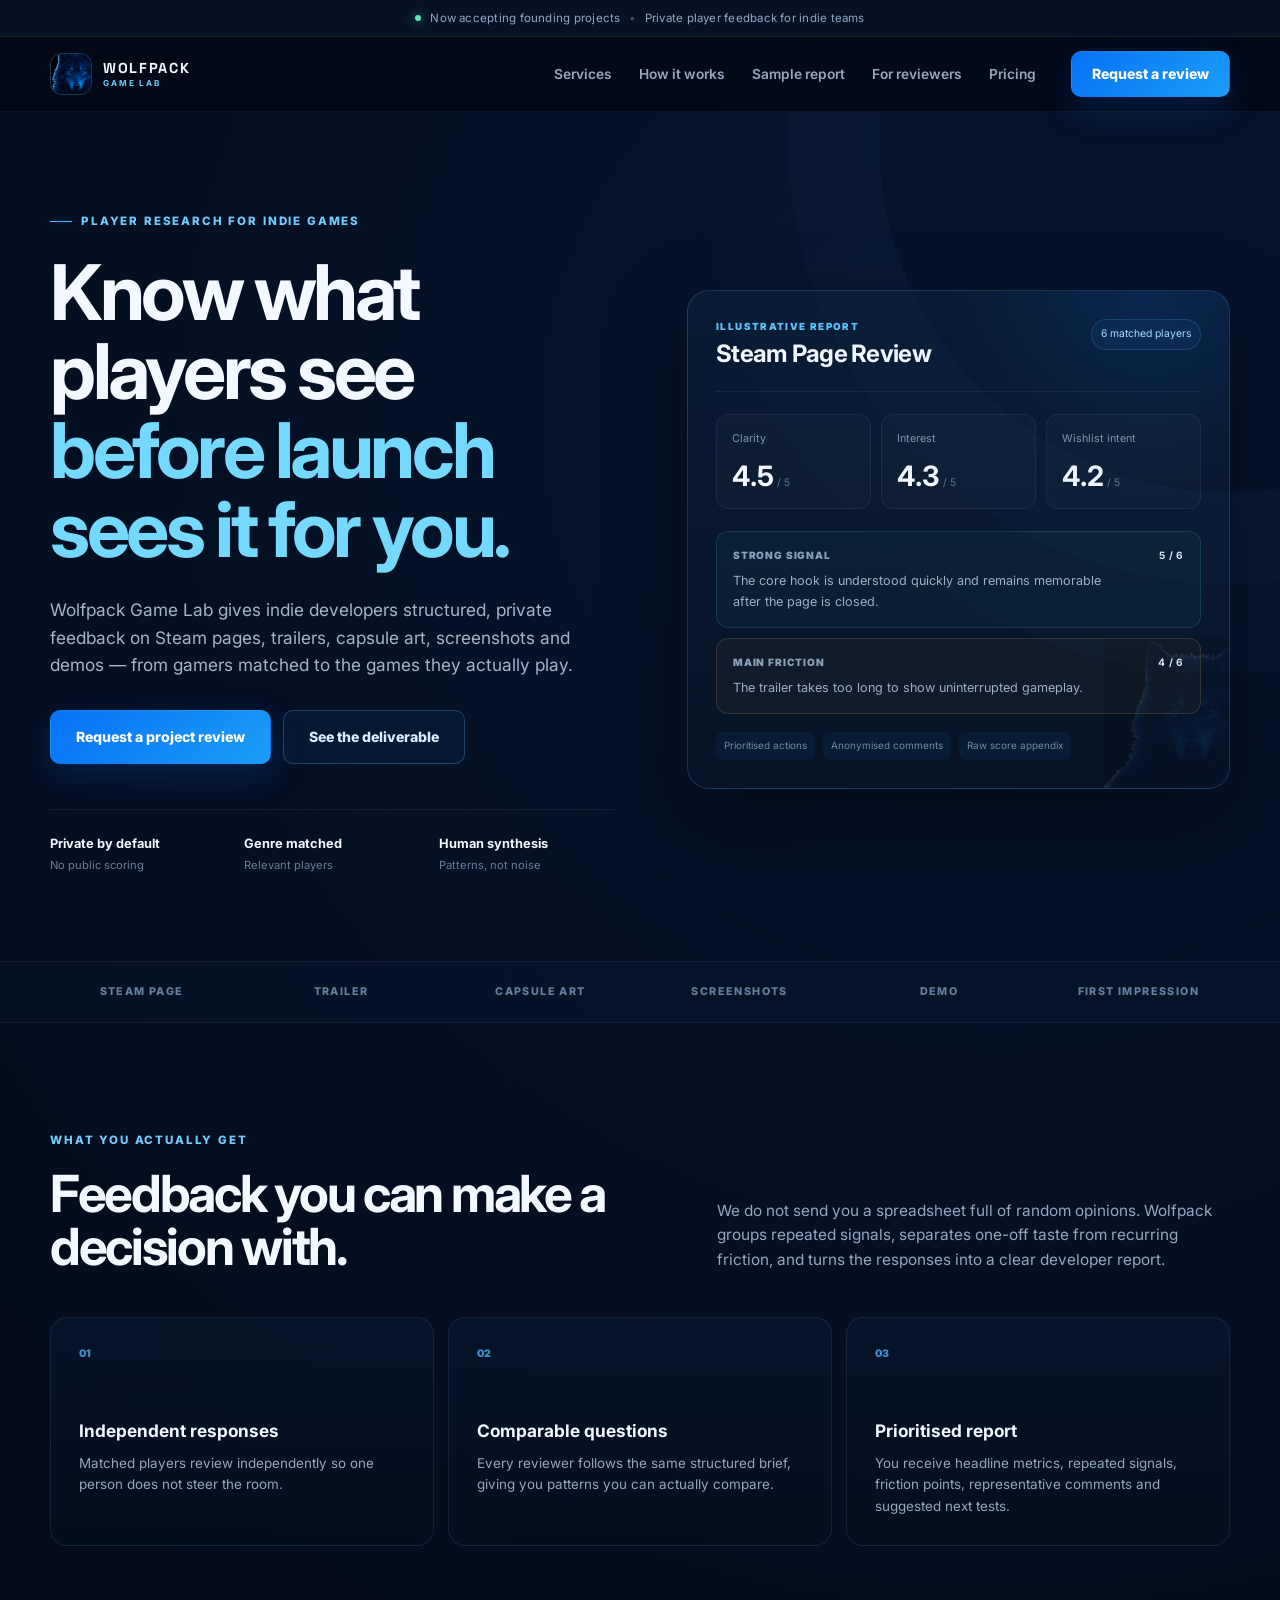
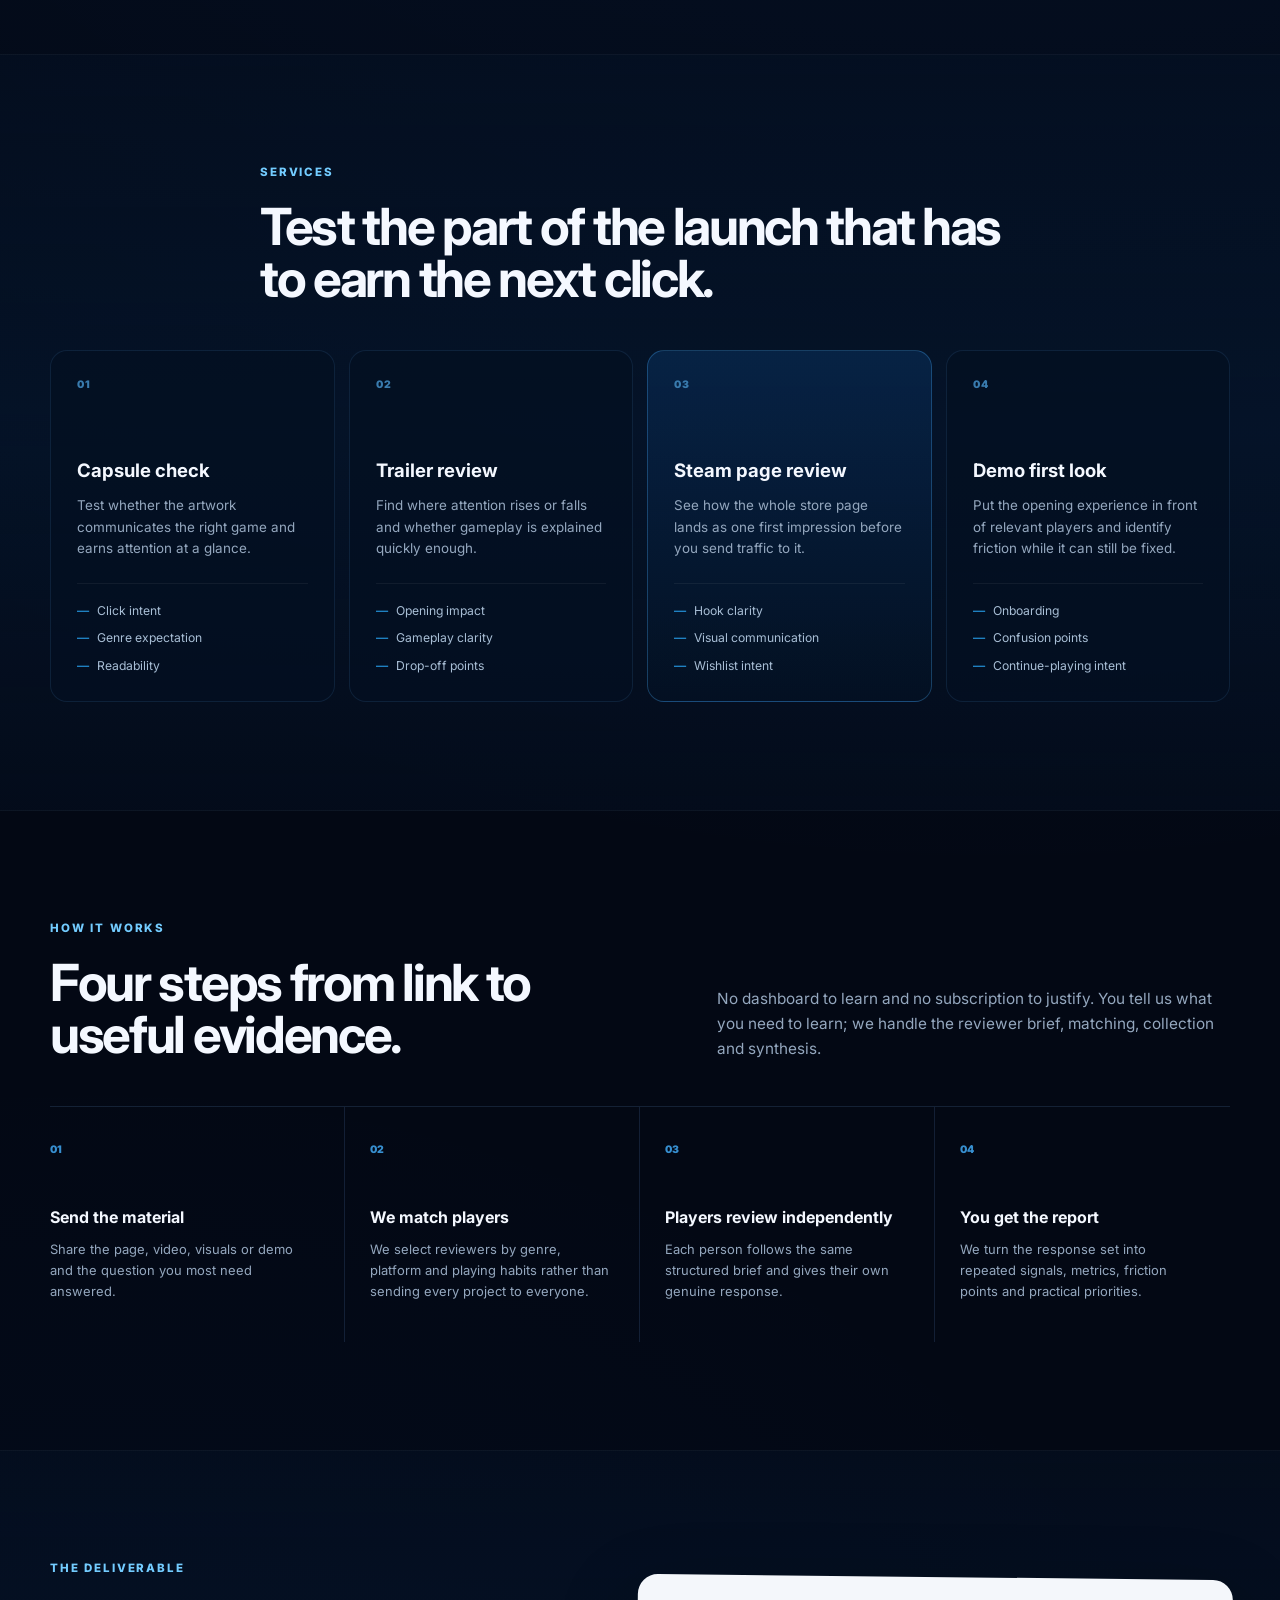
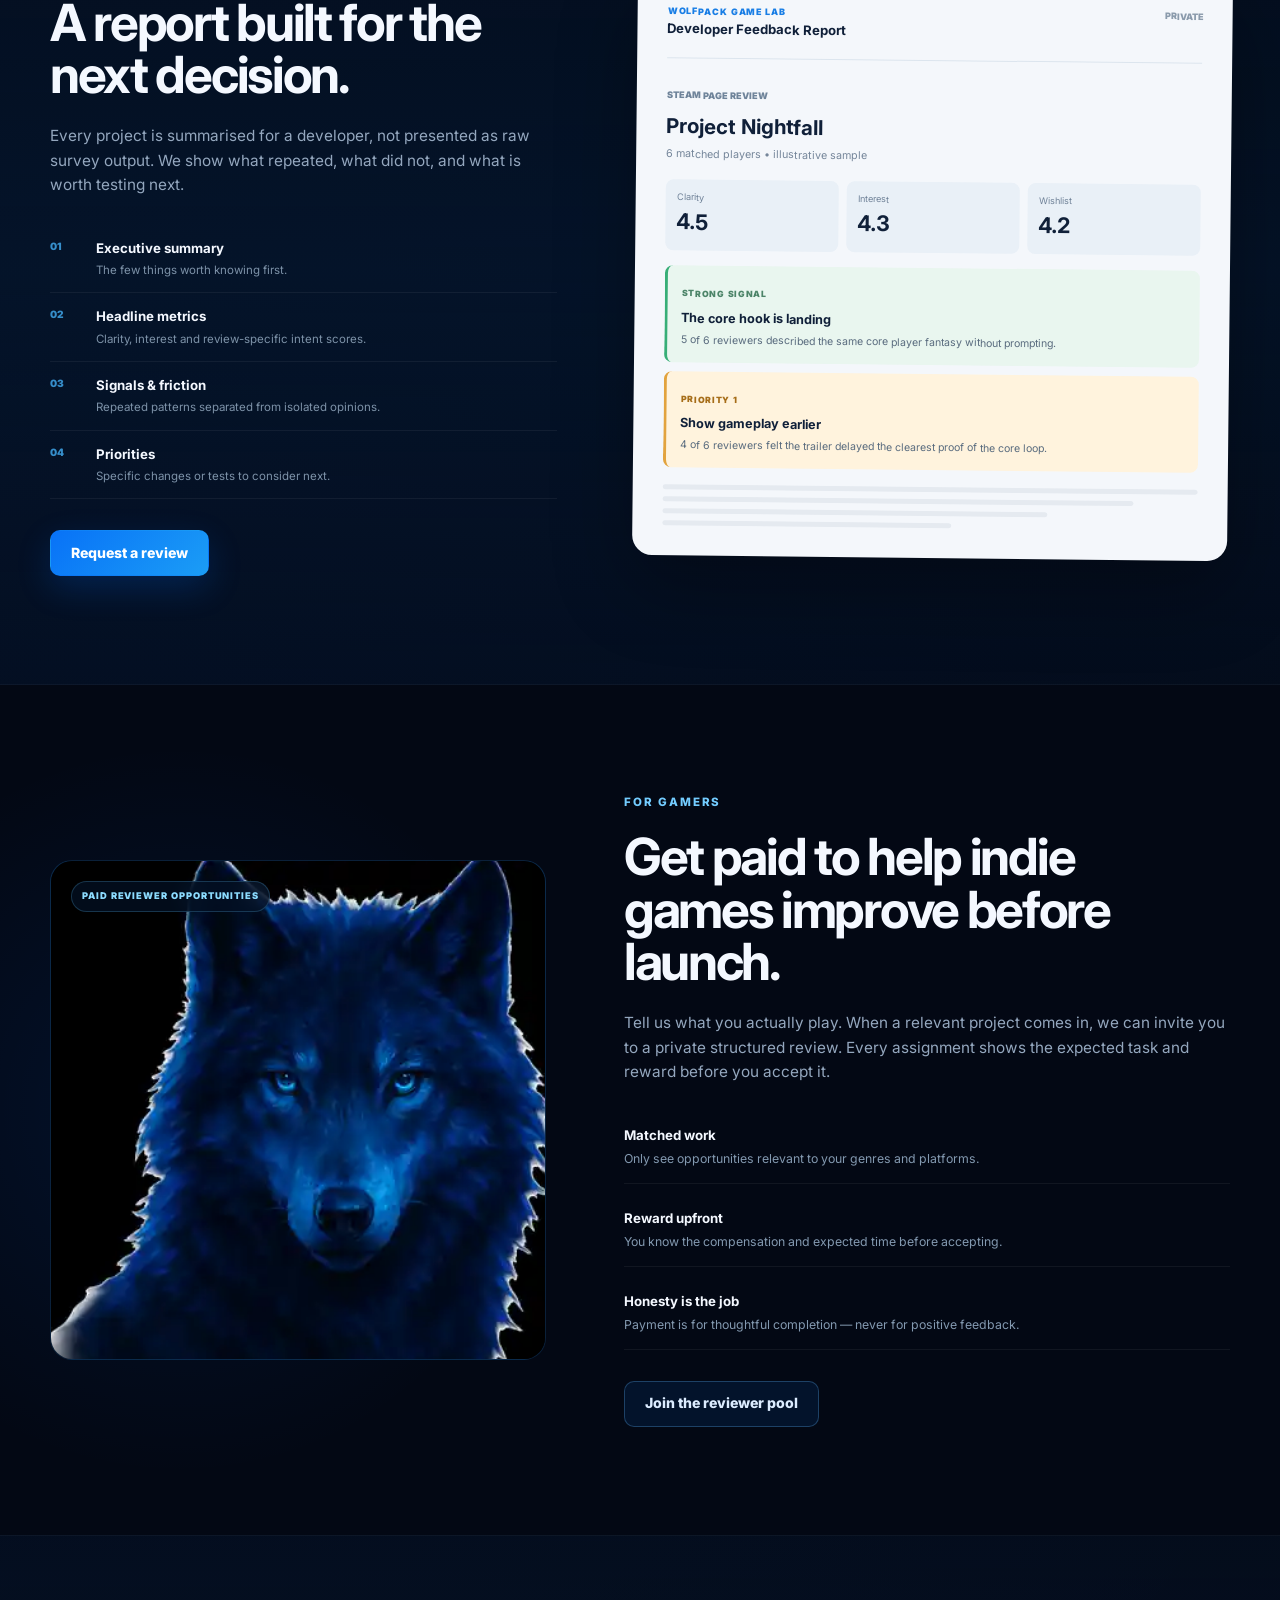
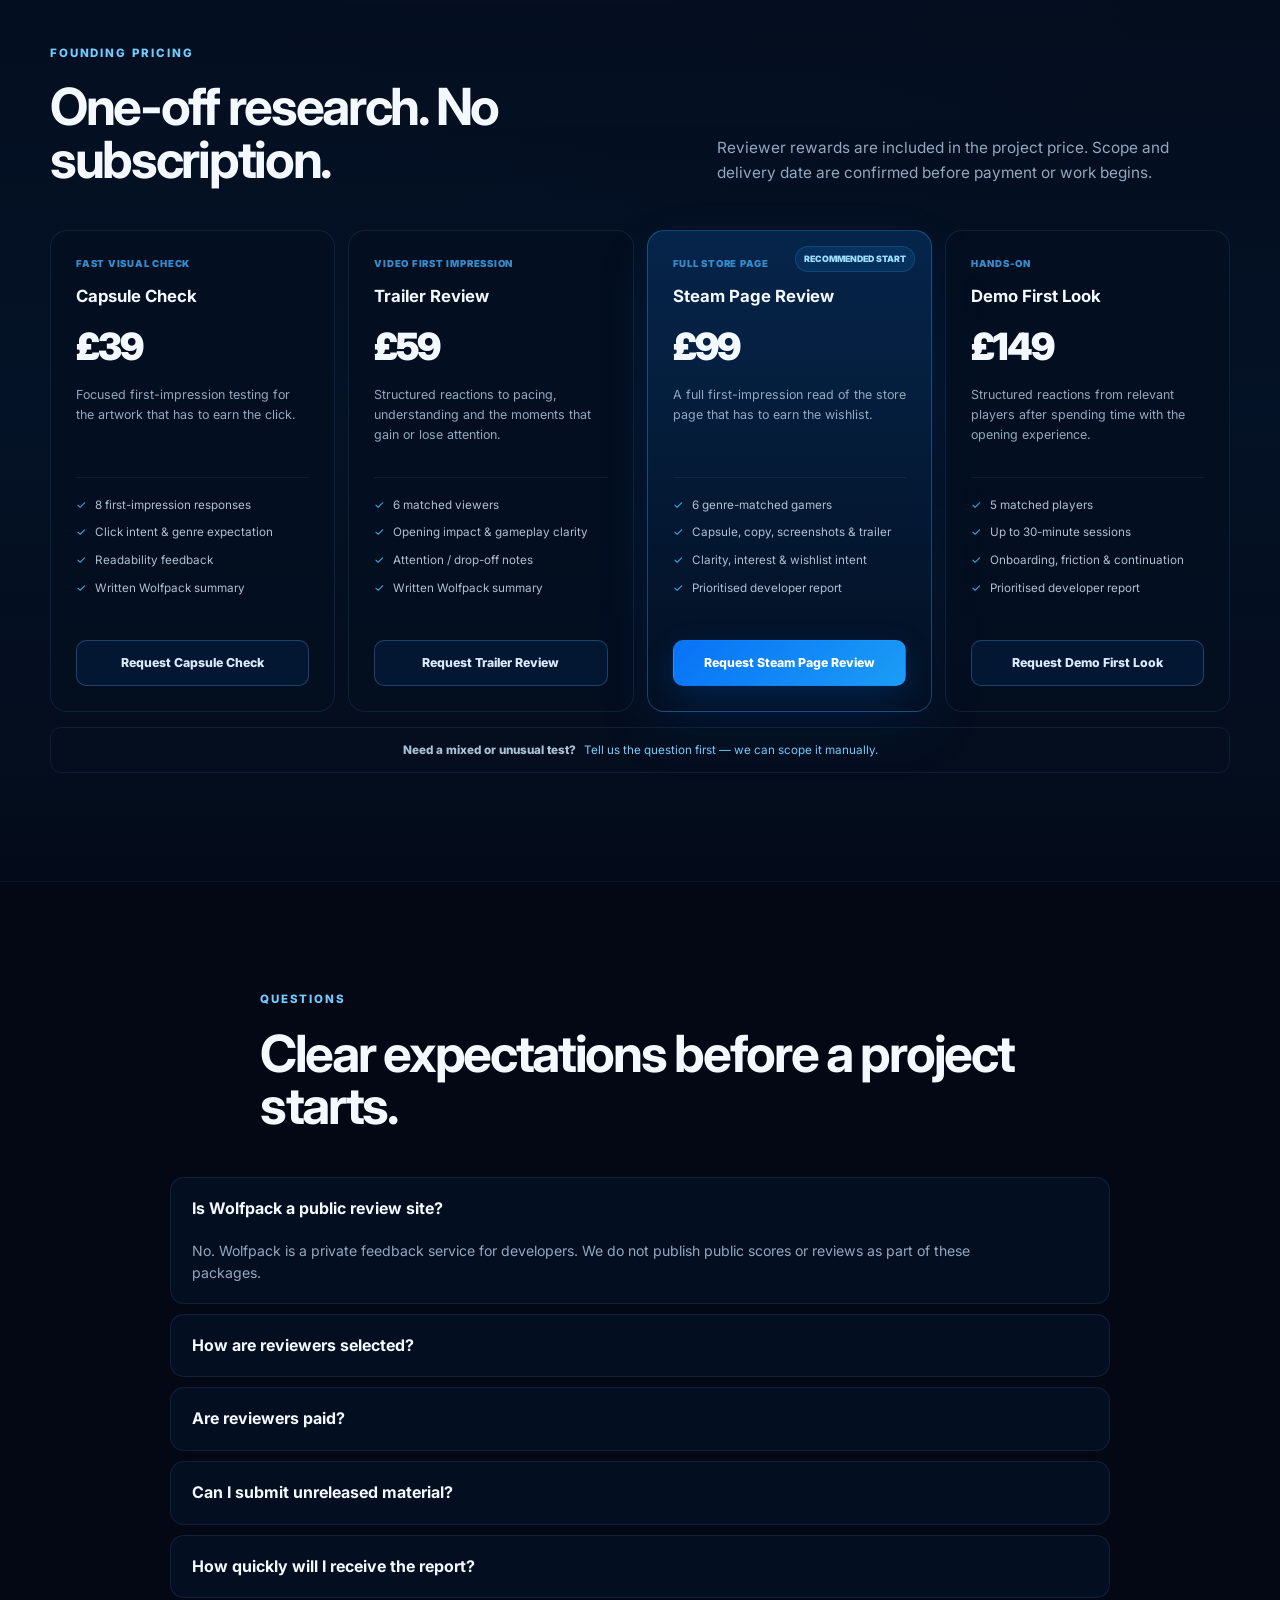
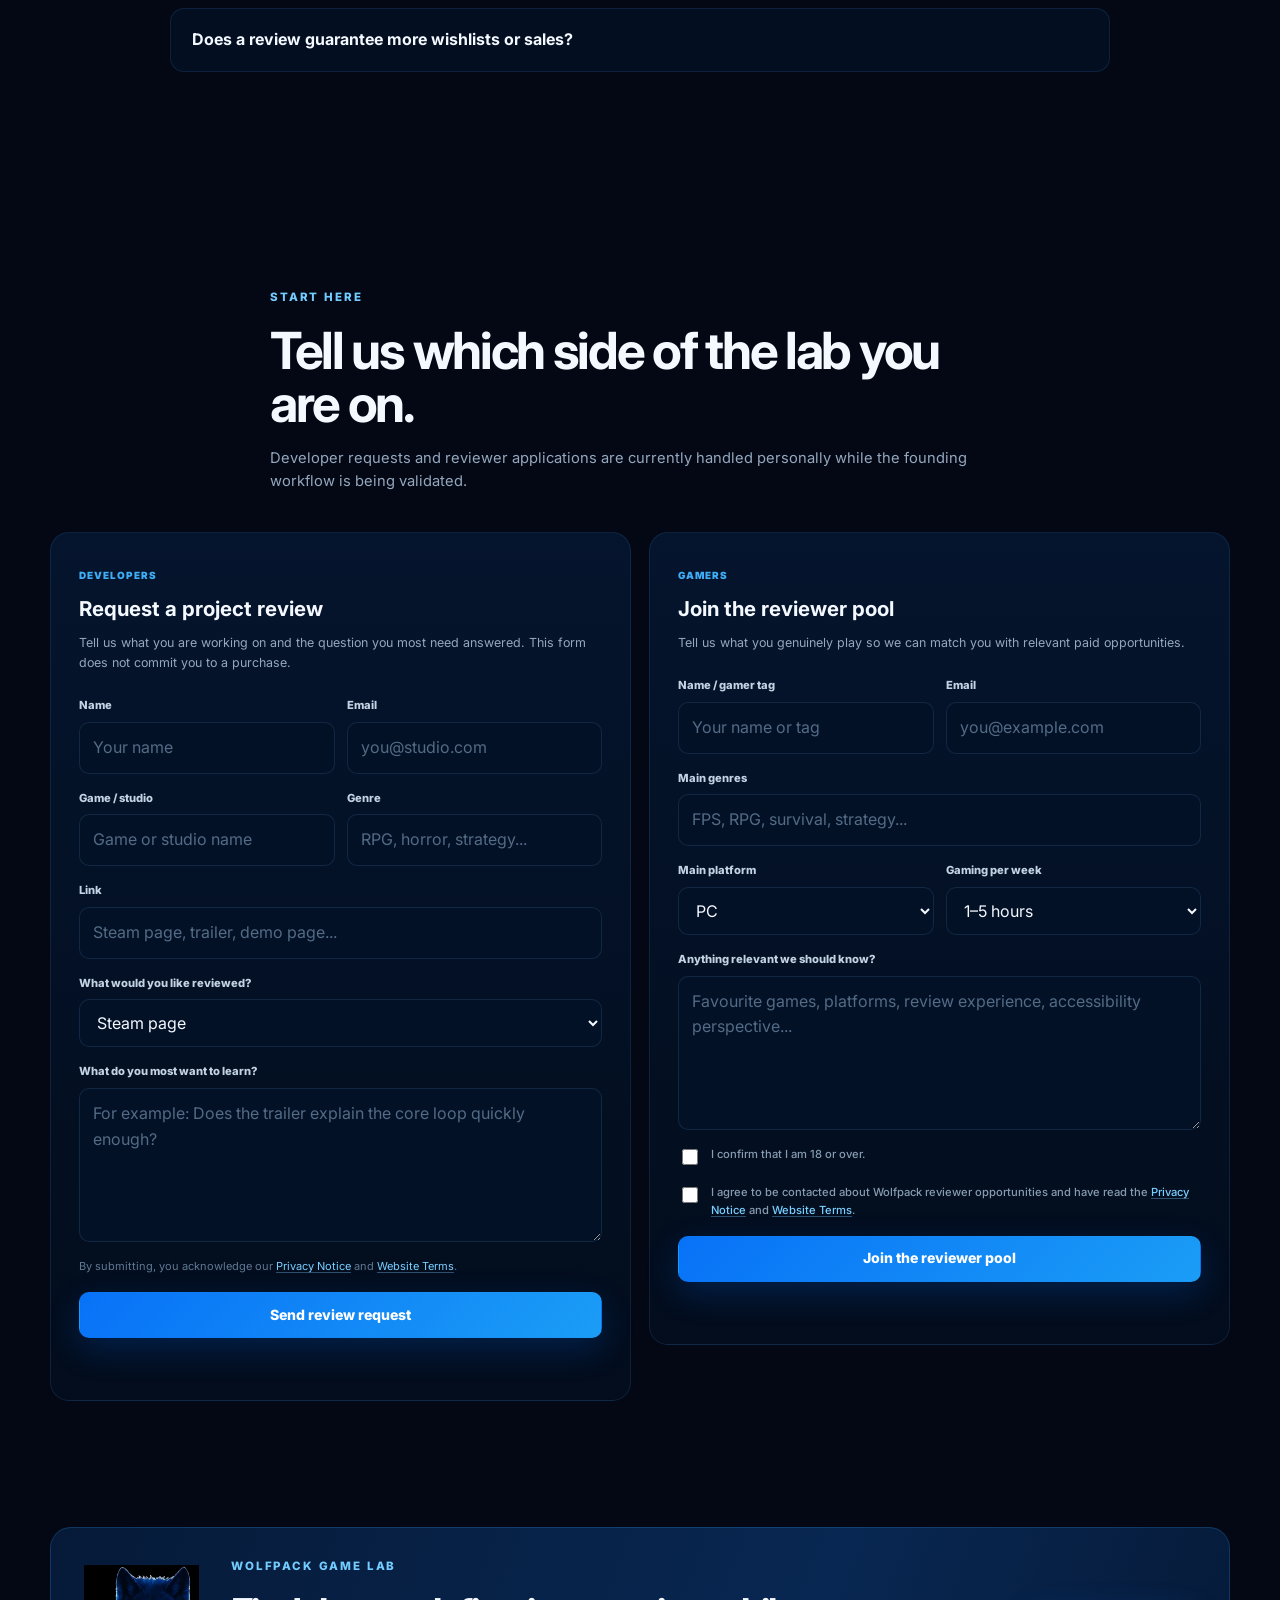
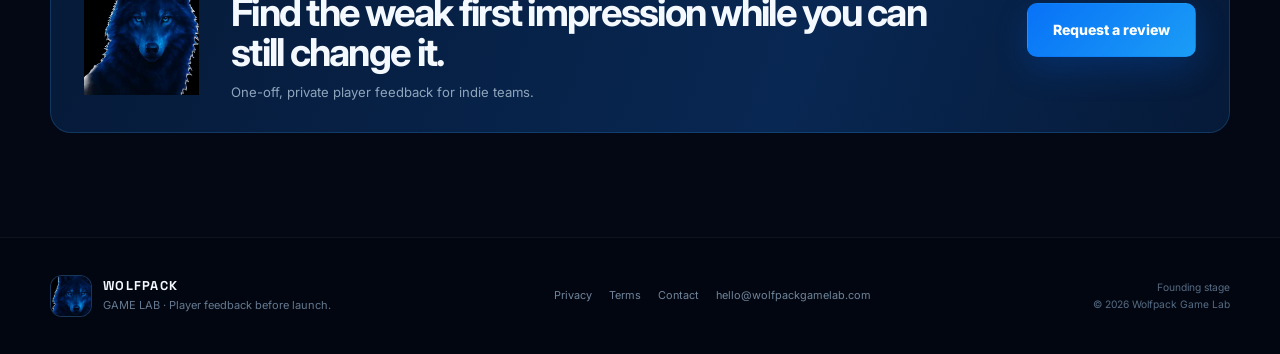
==== commit 02dedb93: "Connect pricing buttons to live Stripe checkout" ====
--- a/index.html
+++ b/index.html
@@ -184,22 +184,22 @@
         <article class="price-card">
           <span class="price-type">FAST VISUAL CHECK</span><h3>Capsule Check</h3><div class="price">£39</div><p>Focused first-impression testing for the artwork that has to earn the click.</p>
           <ul><li>8 first-impression responses</li><li>Click intent & genre expectation</li><li>Readability feedback</li><li>Written Wolfpack summary</li></ul>
-          <a href="#developer-form" class="button button-ghost">Request Capsule Check</a>
+          <a href="https://buy.stripe.com/eVq4gy0ux74V37c9TY9ws00" class="button button-ghost">Request Capsule Check</a>
         </article>
         <article class="price-card">
           <span class="price-type">VIDEO FIRST IMPRESSION</span><h3>Trailer Review</h3><div class="price">£59</div><p>Structured reactions to pacing, understanding and the moments that gain or lose attention.</p>
           <ul><li>6 matched viewers</li><li>Opening impact & gameplay clarity</li><li>Attention / drop-off notes</li><li>Written Wolfpack summary</li></ul>
-          <a href="#developer-form" class="button button-ghost">Request Trailer Review</a>
+          <a href="https://buy.stripe.com/7sYeVcdhj2OF238c269ws01" class="button button-ghost">Request Trailer Review</a>
         </article>
         <article class="price-card featured-price">
           <span class="featured-tag">RECOMMENDED START</span><span class="price-type">FULL STORE PAGE</span><h3>Steam Page Review</h3><div class="price">£99</div><p>A full first-impression read of the store page that has to earn the wishlist.</p>
           <ul><li>6 genre-matched gamers</li><li>Capsule, copy, screenshots & trailer</li><li>Clarity, interest & wishlist intent</li><li>Prioritised developer report</li></ul>
-          <a href="#developer-form" class="button button-primary">Request Steam Page Review</a>
+          <a href="https://buy.stripe.com/6oU8wO6SV74V5fkfei9ws02" class="button button-primary">Request Steam Page Review</a>
         </article>
         <article class="price-card">
           <span class="price-type">HANDS-ON</span><h3>Demo First Look</h3><div class="price">£149</div><p>Structured reactions from relevant players after spending time with the opening experience.</p>
           <ul><li>5 matched players</li><li>Up to 30-minute sessions</li><li>Onboarding, friction & continuation</li><li>Prioritised developer report</li></ul>
-          <a href="#developer-form" class="button button-ghost">Request Demo First Look</a>
+          <a href="https://buy.stripe.com/aFa4gy913gFv6jo0jo9ws03" class="button button-ghost">Request Demo First Look</a>
         </article>
       </div>
       <div class="container pricing-note"><span>Need a mixed or unusual test?</span><a href="#developer-form">Tell us the question first — we can scope it manually.</a></div>
@@ -268,4 +268,4 @@
   </footer>
   <script src="script.js"></script>
 </body>
-</html>+</html>
--- a/styles.css
+++ b/styles.css
@@ -26,3 +26,26 @@
 
 .brand-wordmark{display:flex;flex-direction:column;line-height:1;gap:3px}
 .brand-wordmark small{font-family:Inter,system-ui,sans-serif;font-size:.52rem;letter-spacing:.22em;color:#68cfff;font-weight:700}
+
+
+/* Launch-ready homepage refresh */
+:root{--bg:#030814;--bg2:#050d1c;--panel:#071326;--panel2:#0a1930;--panel3:#0c203e;--ink:#f4f8ff;--muted:#94a7be;--muted2:#647990;--line:rgba(120,180,255,.14);--line2:rgba(98,183,255,.28);--blue:#1784ff;--blue2:#0a6ff0;--cyan:#73dfff;--green:#5ee7b4;--amber:#ffc86a;--max:1180px;--shadow:0 28px 80px rgba(0,0,0,.34)}
+body{background:radial-gradient(circle at 78% 5%,rgba(25,127,255,.10),transparent 26%),radial-gradient(circle at 8% 48%,rgba(0,87,205,.08),transparent 30%),var(--bg);-webkit-font-smoothing:antialiased}
+h1,h2{font-family:Inter,ui-sans-serif,system-ui,-apple-system,"Segoe UI",sans-serif;letter-spacing:-.045em;line-height:1.03}.section-shell{position:relative}.overline,.eyebrow{font-size:.72rem;letter-spacing:.16em;font-weight:800;color:#73ccff;text-transform:uppercase}.eyebrow{display:inline-flex;align-items:center;gap:9px;margin-bottom:22px}.eyebrow:before{content:"";width:22px;height:1px;background:#46b8ff;box-shadow:0 0 14px rgba(70,184,255,.55)}
+.announcement{border-bottom:1px solid rgba(255,255,255,.05);background:#061124;color:#8ea8c4;font-size:.72rem}.announcement-inner{min-height:36px;display:flex;justify-content:center;align-items:center;gap:9px;letter-spacing:.02em}.live-dot{width:6px;height:6px;border-radius:50%;background:var(--green);box-shadow:0 0 12px rgba(94,231,180,.8)}.announcement-sep{color:#38526d}
+.site-header{background:rgba(3,8,20,.82)}.nav{min-height:74px}.brand{gap:11px;font-weight:800}.brand-icon{width:42px;height:42px;border-radius:12px;background:#06142b;border-color:rgba(93,181,255,.21)}.brand-icon img{object-position:50% 17%;transform:scale(1.45)}.brand-wordmark{gap:4px;font-size:.9rem}.brand-wordmark small{font-size:.51rem;letter-spacing:.23em;color:#6bcfff}.desktop-nav a{font-size:.86rem;font-weight:600}.button{border-radius:10px;font-weight:800;font-size:.88rem}.button-primary{background:linear-gradient(135deg,#0872f7,#1b9df6)}
+.hero{padding:92px 0 86px}.hero:after{content:"";position:absolute;width:700px;height:700px;border-radius:50%;right:-300px;top:-320px;border:1px solid rgba(64,156,255,.07);box-shadow:0 0 0 90px rgba(64,156,255,.018),0 0 0 180px rgba(64,156,255,.012);pointer-events:none}.hero-grid{grid-template-columns:1.02fr .98fr;gap:72px}.hero h1{max-width:760px;font-size:clamp(3.25rem,6vw,6rem)}.hero h1 em{color:#75d8ff;text-shadow:none}.hero-text{max-width:670px;color:#a5b5c8;font-size:1.08rem;margin:27px 0 31px}.proof-row{display:grid;grid-template-columns:repeat(3,1fr);gap:18px;margin-top:45px;padding-top:24px;border-top:1px solid rgba(255,255,255,.06)}.proof-row span{display:flex;flex-direction:column;gap:3px}.proof-row b{font-size:.8rem}.proof-row small{color:#687f98;font-size:.7rem}
+.hero-panel{position:relative;padding:28px;border:1px solid rgba(87,173,255,.21);border-radius:22px;background:radial-gradient(circle at 85% 0,rgba(24,134,255,.13),transparent 30%),linear-gradient(180deg,#081a34,#061326);box-shadow:var(--shadow);overflow:hidden}.panel-topline{display:flex;align-items:flex-start;justify-content:space-between;gap:20px;padding-bottom:24px;border-bottom:1px solid rgba(255,255,255,.06)}.panel-kicker{display:block;color:#58c4ff;font-size:.61rem;font-weight:900;letter-spacing:.14em}.panel-topline h2{font-size:1.5rem;letter-spacing:-.03em;margin:7px 0 0}.panel-status{padding:6px 9px;border:1px solid rgba(89,192,255,.18);border-radius:999px;color:#a7deff;background:rgba(30,126,201,.08);font-size:.65rem;white-space:nowrap}.score-row{display:grid;grid-template-columns:repeat(3,1fr);gap:10px;margin:22px 0}.score-card{padding:15px;border:1px solid rgba(255,255,255,.055);background:rgba(255,255,255,.025);border-radius:12px}.score-card span{display:block;color:#8097b1;font-size:.67rem;min-height:32px}.score-card strong{font-size:1.75rem;line-height:1}.score-card small{color:#60758d;font-size:.65rem;margin-left:3px}.signal-card{position:relative;z-index:2;padding:15px 16px;border:1px solid rgba(94,231,180,.14);border-radius:12px;background:rgba(94,231,180,.045);margin-top:10px}.signal-caution{border-color:rgba(255,200,106,.15);background:rgba(255,200,106,.04)}.signal-card>div{display:flex;justify-content:space-between;gap:18px;color:#88a1b9;font-size:.63rem;font-weight:900;letter-spacing:.08em}.signal-card strong{color:#d8e8f7}.signal-card p{color:#9cafc3;font-size:.79rem;margin:8px 0 0;max-width:88%}.panel-footer{position:relative;z-index:2;display:flex;flex-wrap:wrap;gap:8px;margin-top:18px}.panel-footer span{padding:6px 8px;border-radius:7px;background:#071b34;color:#6f8aa6;font-size:.62rem}.panel-wolf{position:absolute;width:150px;right:-25px;bottom:-30px;opacity:.12;filter:grayscale(.1)}
+.capability-strip{border-block:1px solid rgba(255,255,255,.05);background:rgba(6,21,45,.38);padding:21px 0}.capability-grid{display:grid;grid-template-columns:repeat(6,1fr);gap:16px;text-align:center;color:#657f9c;font-size:.67rem;font-weight:800;letter-spacing:.13em}
+.section-head{margin-bottom:45px}.split-head{display:grid;grid-template-columns:1.06fr .94fr;gap:88px;align-items:end}.split-head>p{margin:0;color:var(--muted);font-size:.96rem}.compact-head{max-width:760px}
+.outcome-grid{display:grid;grid-template-columns:repeat(3,1fr);gap:14px}.outcome-grid article{padding:28px;border:1px solid rgba(100,176,248,.12);border-radius:17px;background:linear-gradient(180deg,rgba(7,23,46,.67),rgba(4,14,29,.72))}.outcome-grid .number{display:block;color:#3b8dcb;font-size:.65rem;font-weight:900;margin-bottom:54px}.outcome-grid h3{font-size:1.08rem;margin-bottom:8px}.outcome-grid p{color:var(--muted);font-size:.84rem;margin:0}
+.service-grid{gap:14px}.service-card{min-height:330px;padding:26px;border-radius:17px;background:rgba(4,16,34,.72)}.featured-service{border-color:rgba(73,177,255,.29);background:linear-gradient(180deg,rgba(8,39,77,.78),rgba(4,17,35,.8))}.service-no{font-size:.65rem;font-weight:900;letter-spacing:.13em}.service-card h3{font-size:1.16rem}.service-card p{font-size:.84rem}.service-card ul{font-size:.76rem}
+.process-grid{display:grid;grid-template-columns:repeat(4,1fr);border-top:1px solid var(--line)}.process-grid article{padding:28px 25px 5px 0;border-right:1px solid var(--line);min-height:235px}.process-grid article:not(:first-child){padding-left:25px}.process-grid article:last-child{border-right:0}.process-grid article>span{color:#378fd0;font-size:.65rem;font-weight:900}.process-grid h3{font-size:1rem;margin:44px 0 9px}.process-grid p{color:var(--muted);font-size:.81rem;margin:0}
+.report-layout{grid-template-columns:.92fr 1.08fr;gap:78px}.report-copy>p:not(.overline){font-size:.96rem}.deliverable-list{display:grid;gap:0;margin:27px 0 31px}.deliverable-list div{display:grid;grid-template-columns:36px 1fr;column-gap:10px;padding:13px 0;border-bottom:1px solid rgba(255,255,255,.055)}.deliverable-list span{grid-row:1/3;color:#368eca;font-size:.63rem;font-weight:900}.deliverable-list strong{font-size:.83rem}.deliverable-list small{color:#7d92a8;font-size:.72rem;margin-top:2px}.report-paper{padding:30px;border-radius:20px;background:#f4f7fb;color:#102039;box-shadow:0 30px 80px rgba(0,0,0,.32);transform:rotate(.6deg)}.paper-head{display:flex;justify-content:space-between;gap:20px;padding-bottom:18px;border-bottom:1px solid #dce5ee}.paper-head div{display:flex;flex-direction:column}.paper-head small{color:#197ee5;font-size:.56rem;font-weight:900;letter-spacing:.1em}.paper-head strong{font-size:.82rem}.paper-head>span{font-size:.56rem;font-weight:900;color:#8b9bac}.paper-project{padding:22px 0 17px}.paper-project small{font-size:.57rem;color:#6f849a;font-weight:900}.paper-project h3{font-size:1.28rem;margin:4px 0 2px}.paper-project p{color:#75869a;font-size:.67rem;margin:0}.paper-metrics{display:grid;grid-template-columns:repeat(3,1fr);gap:8px;margin-bottom:15px}.paper-metrics div{padding:11px;border-radius:8px;background:#e9f0f7}.paper-metrics span{display:block;color:#718399;font-size:.57rem}.paper-metrics b{font-size:1.35rem}.paper-block{padding:13px 14px;margin-top:9px;border-radius:8px;background:#e9f6ef;border-left:3px solid #37ae77}.paper-warning{background:#fff3dd;border-left-color:#e2a33e}.paper-block span{font-size:.54rem;color:#4c8468;font-weight:900;letter-spacing:.08em}.paper-warning span{color:#a66d18}.paper-block h4{font-size:.79rem;margin:4px 0}.paper-block p{font-size:.66rem;color:#596b7e;margin:0}.paper-lines{display:grid;gap:7px;margin-top:17px}.paper-lines i{display:block;height:5px;border-radius:4px;background:#e5eaf0}.paper-lines i:nth-child(2){width:88%}.paper-lines i:nth-child(3){width:72%}.paper-lines i:nth-child(4){width:54%}
+.reviewer-section{background:radial-gradient(circle at 14% 50%,rgba(0,105,255,.10),transparent 31%),var(--bg)}.reviewer-layout{grid-template-columns:.9fr 1.1fr;gap:78px}.reviewer-card-art{position:relative;height:500px;overflow:hidden;border-radius:22px;border:1px solid rgba(62,160,255,.14);background:linear-gradient(180deg,#04172e,#020a18)}.reviewer-card-art img{width:100%;height:100%;object-fit:cover;object-position:50% 15%;transform:scale(1.03)}.reviewer-badge{position:absolute;z-index:2;left:20px;top:20px;padding:7px 10px;border-radius:999px;border:1px solid rgba(98,202,255,.22);background:rgba(3,17,36,.72);backdrop-filter:blur(10px);font-size:.58rem;font-weight:900;letter-spacing:.1em;color:#8cdcff}.reviewer-copy>p:not(.overline){font-size:.96rem}.reviewer-benefits{display:grid;gap:10px;margin:26px 0 31px}.reviewer-benefits div{padding:14px 0;border-bottom:1px solid rgba(255,255,255,.055)}.reviewer-benefits b{display:block;font-size:.83rem}.reviewer-benefits span{display:block;color:#8399b0;font-size:.77rem;margin-top:3px}
+.pricing-grid{grid-template-columns:repeat(4,1fr);gap:13px}.price-card{padding:25px;border-radius:17px;background:rgba(4,15,31,.74)}.featured-price{border-color:rgba(52,172,255,.34);background:linear-gradient(180deg,rgba(7,43,86,.78),rgba(3,16,34,.86));box-shadow:0 20px 55px rgba(0,80,170,.11)}.featured-tag{right:16px;top:15px;font-size:.55rem;font-weight:900}.price-type{font-size:.6rem;font-weight:900;letter-spacing:.08em}.price-card h3{font-size:1.05rem}.price{font-family:Inter,system-ui,sans-serif;font-size:2.35rem;font-weight:900;letter-spacing:-.05em}.price-card>p{font-size:.78rem;min-height:72px}.price-card ul{font-size:.73rem}.price-card .button{font-size:.77rem;padding:0 13px}.pricing-note{margin-top:15px;padding:13px 17px;border:1px solid rgba(91,168,244,.11);border-radius:11px;display:flex;justify-content:center;gap:8px;color:#738ba4;font-size:.73rem}.pricing-note span{font-weight:800;color:#aac1d7}.pricing-note a{color:#77cfff}
+.forms-head{max-width:740px;margin-bottom:38px}.forms-head>p:last-child{color:var(--muted);font-size:.92rem;margin:17px 0 0}.form-panel{padding:28px;border-radius:19px}.form-title>span{font-size:.62rem;font-weight:900;letter-spacing:.1em}.form-title h3{font-size:1.28rem}.form-title p{font-size:.78rem}.wolf-form{gap:16px}.wolf-form label>span{font-size:.7rem;font-weight:800}
+.final-cta{padding:18px 0 104px}.cta-box{min-height:190px;grid-template-columns:120px 1fr auto;gap:27px;padding:29px 33px;border-radius:21px;background:linear-gradient(110deg,#061a38,#082752 64%,#061a38)}.cta-wolf{height:130px;width:115px;overflow:hidden}.cta-wolf img{width:100%;height:100%;object-fit:cover;object-position:50% 16%}.cta-box h2{font-size:clamp(1.75rem,3vw,2.9rem)}.cta-box p:last-child{color:#8fa5bc;font-size:.82rem;margin:9px 0 0}
+footer{padding:37px 0}.footer-grid{display:grid;grid-template-columns:auto 1fr auto;align-items:center;gap:30px}.footer-links{justify-content:center;gap:17px}.footer-links a{font-size:.68rem}.footer-note{display:flex;flex-direction:column;align-items:flex-end;gap:0;font-size:.64rem}
+@media(max-width:1100px){.hero-grid,.split-head,.report-layout,.reviewer-layout{grid-template-columns:1fr;gap:48px}.hero-panel{max-width:720px}.service-grid,.pricing-grid{grid-template-columns:repeat(2,1fr)}.process-grid{grid-template-columns:repeat(2,1fr)}.process-grid article:nth-child(2){border-right:0}.capability-grid{grid-template-columns:repeat(3,1fr)}.footer-grid{grid-template-columns:1fr;align-items:start}.footer-links{justify-content:flex-start}.footer-note{align-items:flex-start}}
+@media(max-width:700px){.announcement-inner{justify-content:flex-start;overflow:hidden;white-space:nowrap}.announcement-sep,.announcement-inner span:last-child{display:none}.hero{padding:68px 0 62px}.hero h1{font-size:clamp(2.75rem,14vw,4.25rem)}.hero-text{font-size:.98rem}.proof-row{grid-template-columns:1fr;gap:12px}.score-row{grid-template-columns:1fr}.panel-topline{flex-direction:column}.service-grid,.pricing-grid,.outcome-grid,.process-grid{grid-template-columns:1fr}.process-grid article,.process-grid article:not(:first-child){padding:22px 0;border-right:0;border-bottom:1px solid var(--line);min-height:auto}.capability-grid{grid-template-columns:repeat(2,1fr)}.reviewer-card-art{height:380px}.pricing-note{flex-direction:column;text-align:center}.cta-box{grid-template-columns:1fr;padding:24px}.cta-wolf{display:none}.cta-box .button{width:100%}.footer-note{gap:2px}}
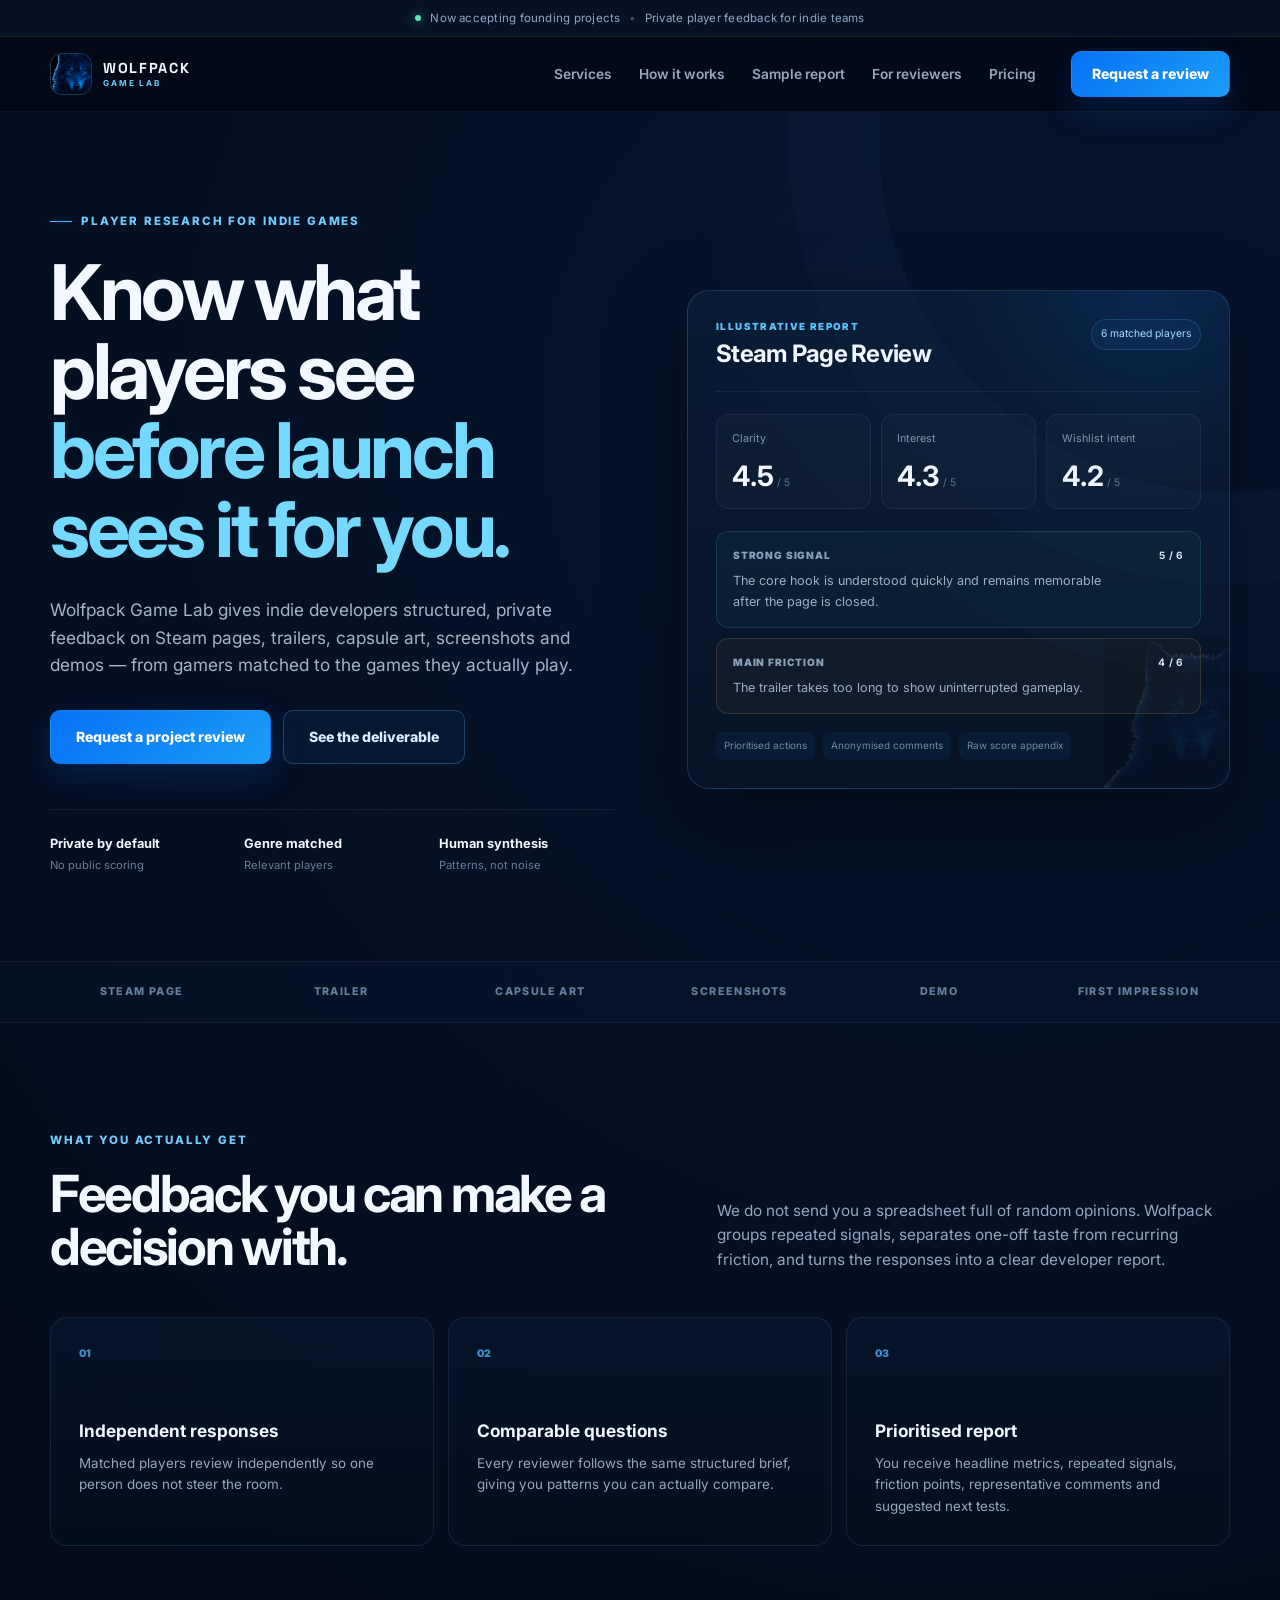
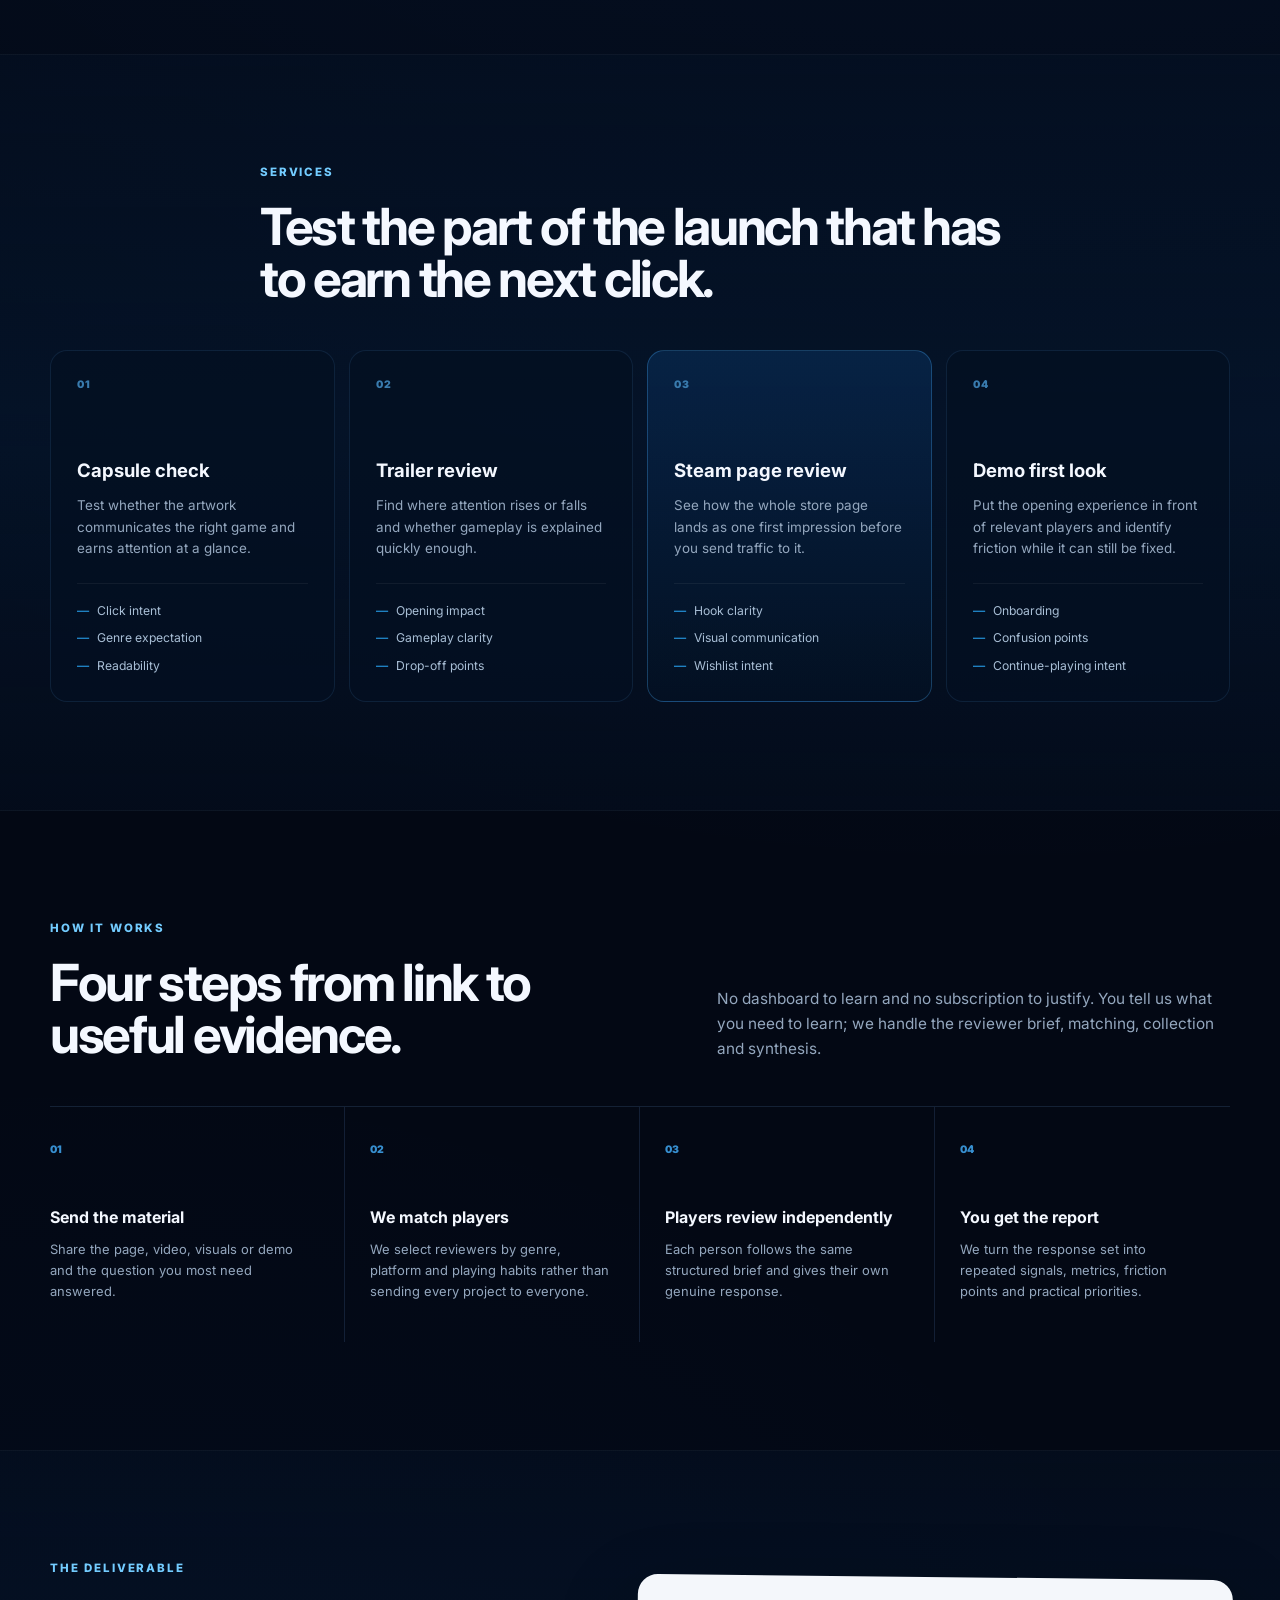
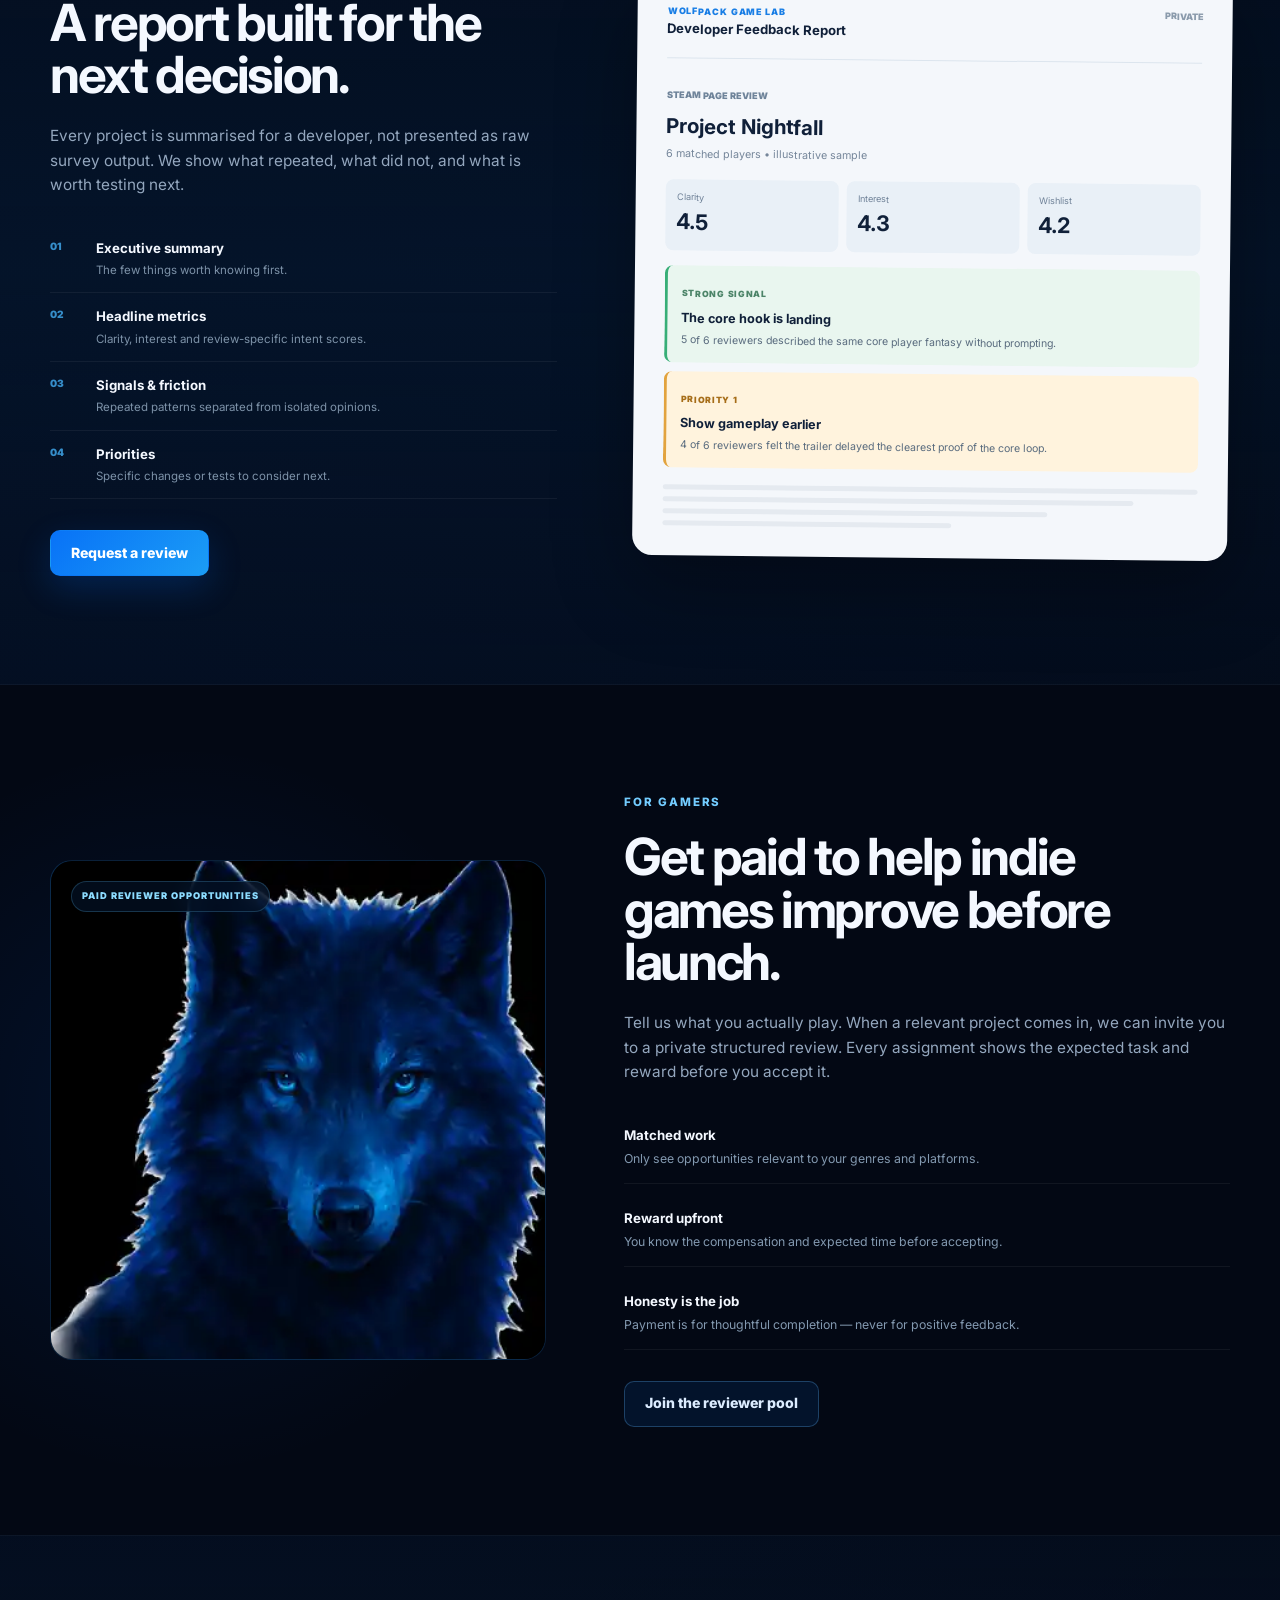
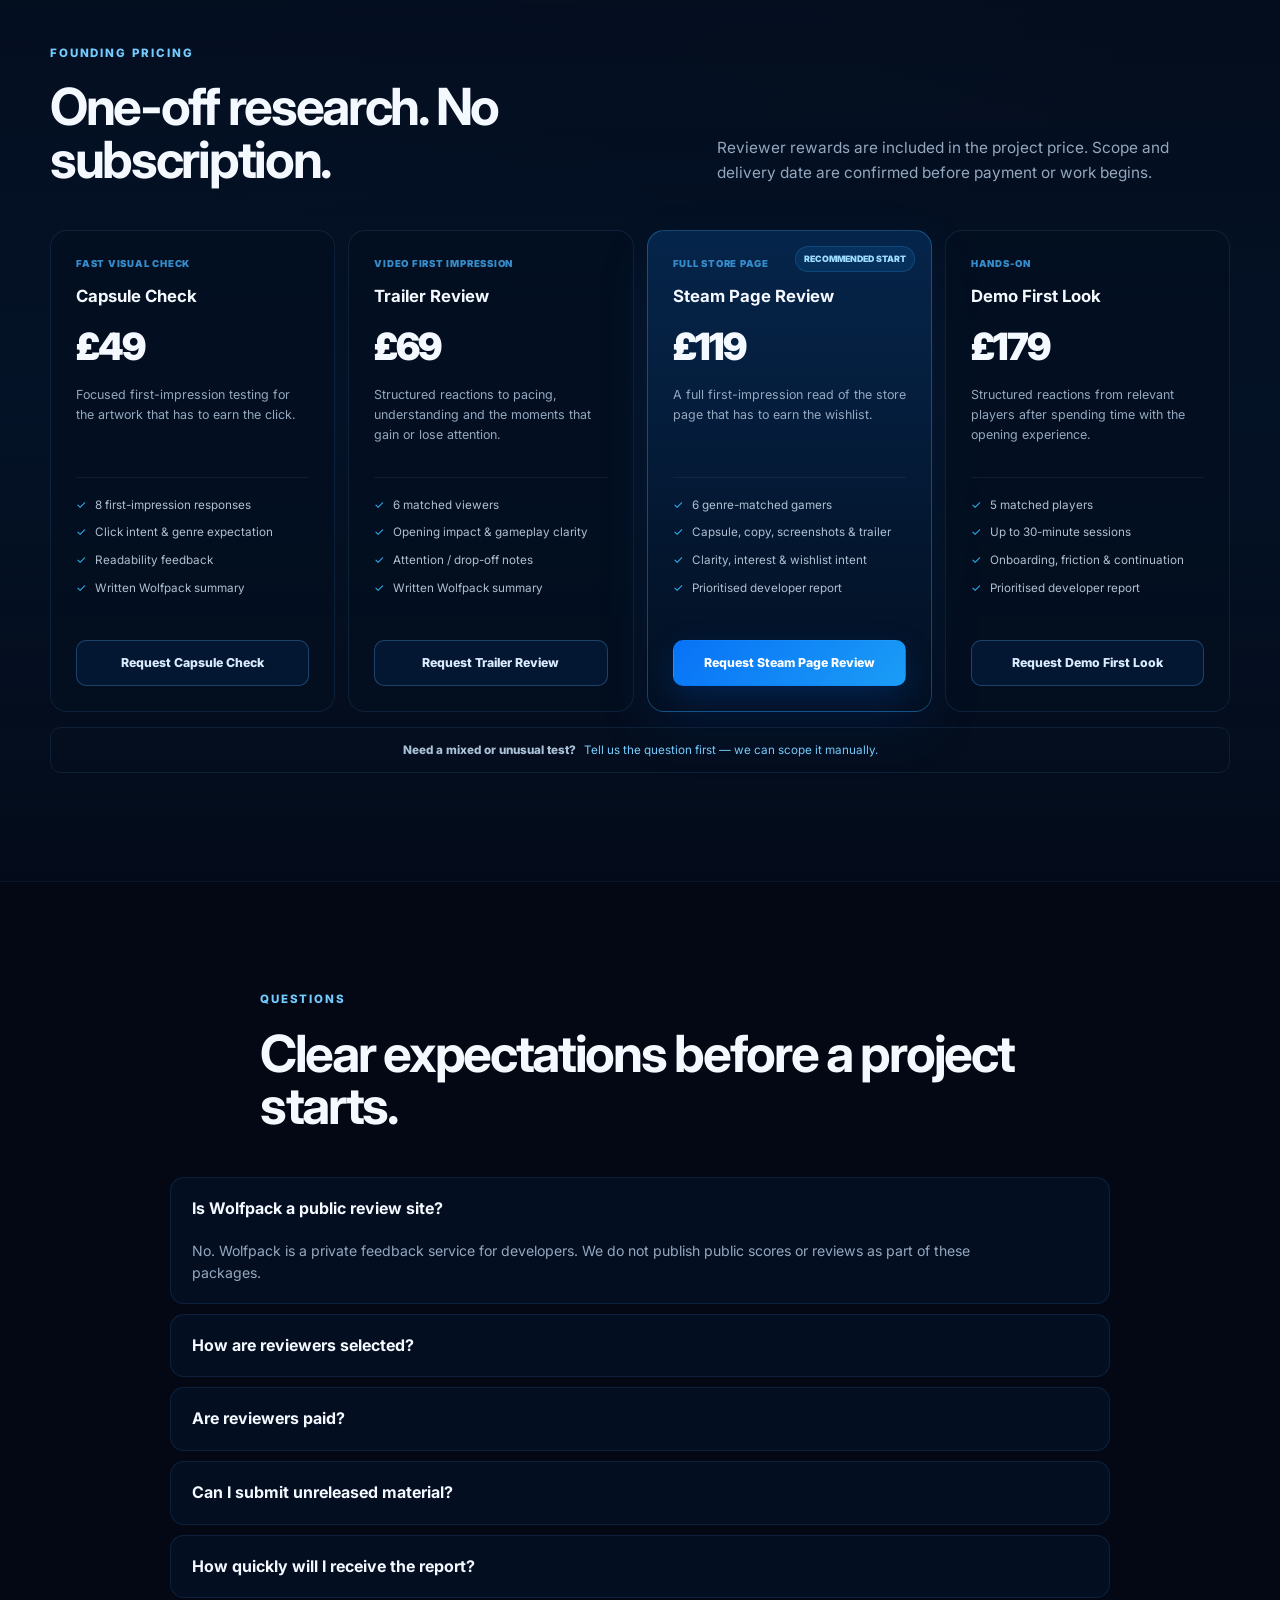
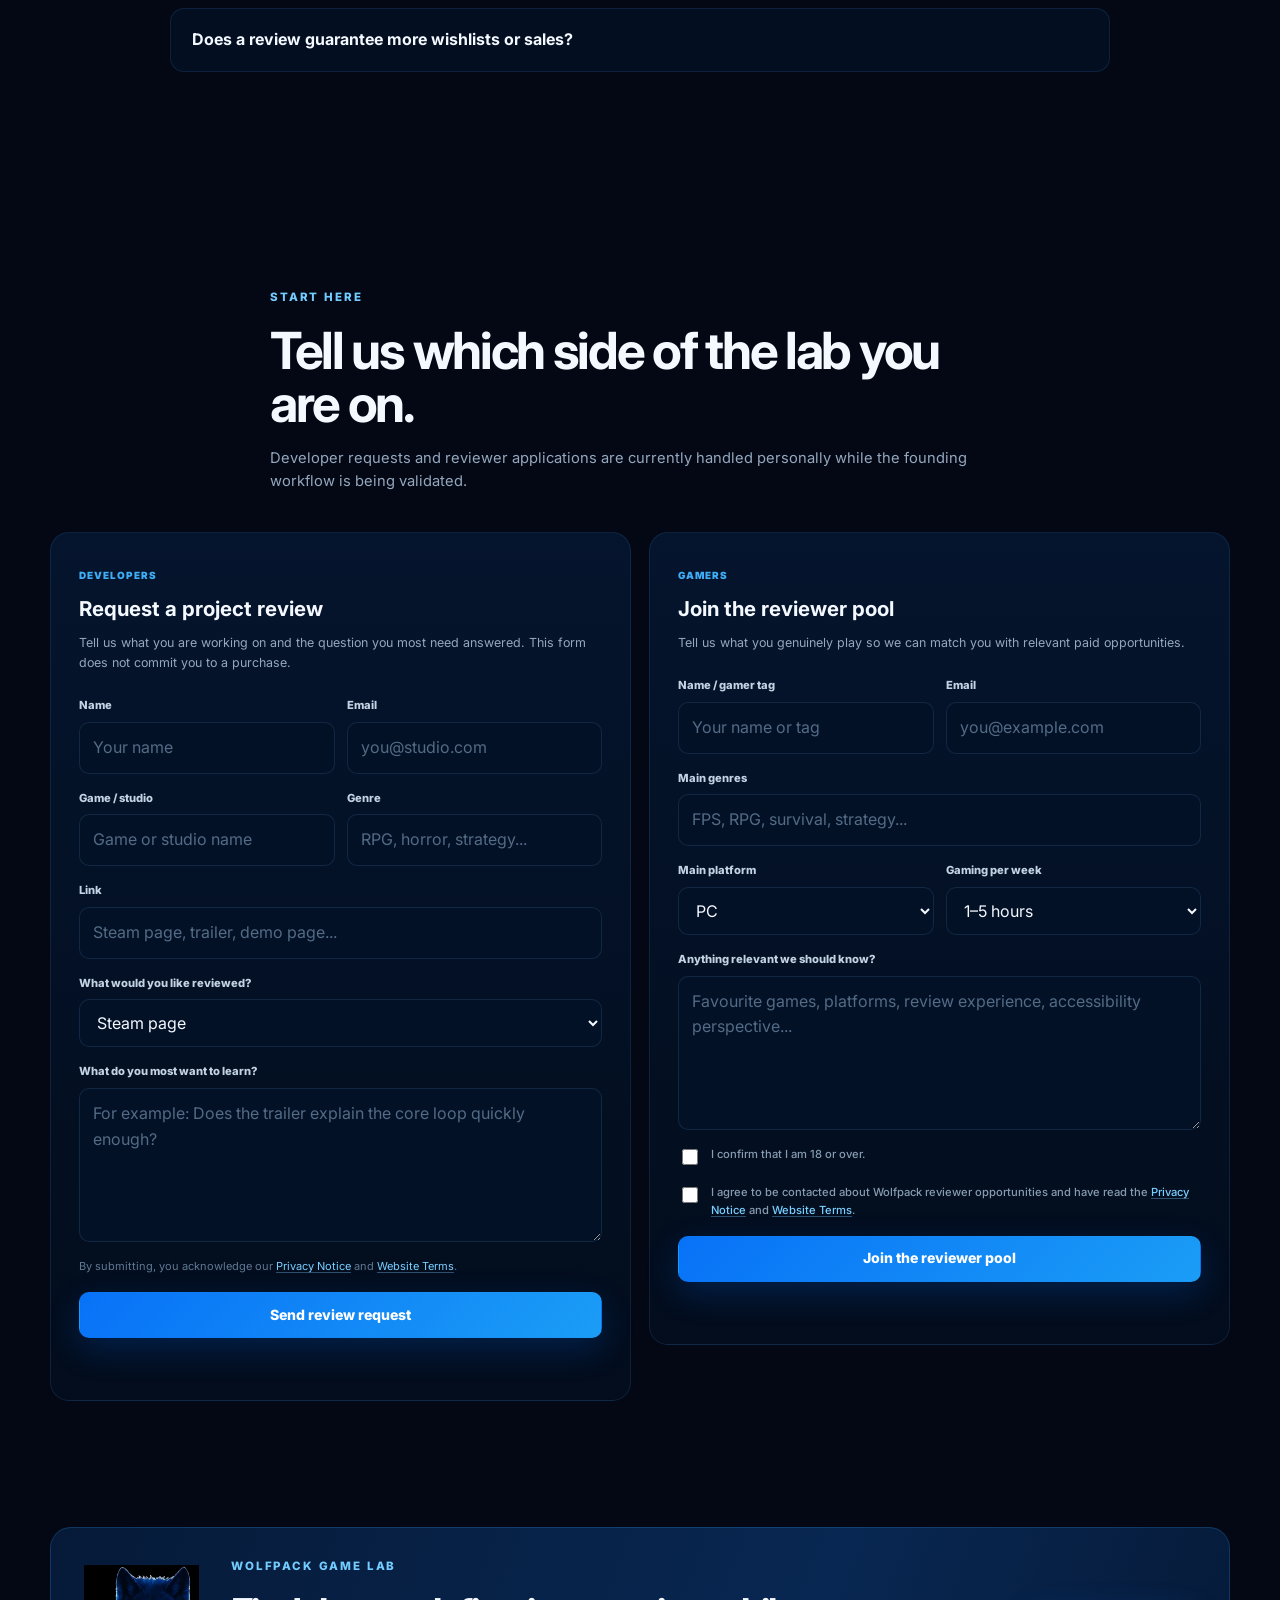
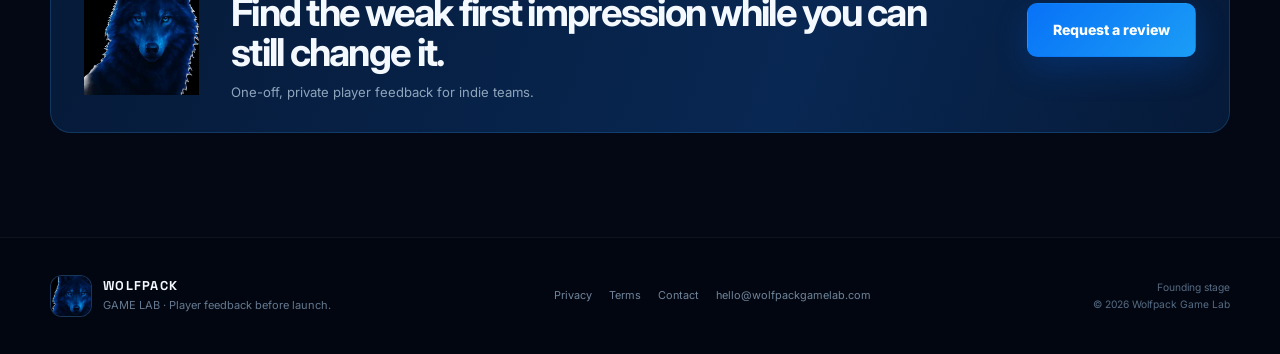
==== commit 522206bb: "Update website prices to £49, £69, £119, and £179 (6ae4ffaee7a30ba37c608b84)" ====
--- a/index.html
+++ b/index.html
@@ -182,22 +182,22 @@
       </div>
       <div class="container pricing-grid">
         <article class="price-card">
-          <span class="price-type">FAST VISUAL CHECK</span><h3>Capsule Check</h3><div class="price">£39</div><p>Focused first-impression testing for the artwork that has to earn the click.</p>
+          <span class="price-type">FAST VISUAL CHECK</span><h3>Capsule Check</h3><div class="price">£49</div><p>Focused first-impression testing for the artwork that has to earn the click.</p>
           <ul><li>8 first-impression responses</li><li>Click intent & genre expectation</li><li>Readability feedback</li><li>Written Wolfpack summary</li></ul>
           <a href="https://buy.stripe.com/eVq4gy0ux74V37c9TY9ws00" class="button button-ghost">Request Capsule Check</a>
         </article>
         <article class="price-card">
-          <span class="price-type">VIDEO FIRST IMPRESSION</span><h3>Trailer Review</h3><div class="price">£59</div><p>Structured reactions to pacing, understanding and the moments that gain or lose attention.</p>
+          <span class="price-type">VIDEO FIRST IMPRESSION</span><h3>Trailer Review</h3><div class="price">£69</div><p>Structured reactions to pacing, understanding and the moments that gain or lose attention.</p>
           <ul><li>6 matched viewers</li><li>Opening impact & gameplay clarity</li><li>Attention / drop-off notes</li><li>Written Wolfpack summary</li></ul>
           <a href="https://buy.stripe.com/7sYeVcdhj2OF238c269ws01" class="button button-ghost">Request Trailer Review</a>
         </article>
         <article class="price-card featured-price">
-          <span class="featured-tag">RECOMMENDED START</span><span class="price-type">FULL STORE PAGE</span><h3>Steam Page Review</h3><div class="price">£99</div><p>A full first-impression read of the store page that has to earn the wishlist.</p>
+          <span class="featured-tag">RECOMMENDED START</span><span class="price-type">FULL STORE PAGE</span><h3>Steam Page Review</h3><div class="price">£119</div><p>A full first-impression read of the store page that has to earn the wishlist.</p>
           <ul><li>6 genre-matched gamers</li><li>Capsule, copy, screenshots & trailer</li><li>Clarity, interest & wishlist intent</li><li>Prioritised developer report</li></ul>
           <a href="https://buy.stripe.com/6oU8wO6SV74V5fkfei9ws02" class="button button-primary">Request Steam Page Review</a>
         </article>
         <article class="price-card">
-          <span class="price-type">HANDS-ON</span><h3>Demo First Look</h3><div class="price">£149</div><p>Structured reactions from relevant players after spending time with the opening experience.</p>
+          <span class="price-type">HANDS-ON</span><h3>Demo First Look</h3><div class="price">£179</div><p>Structured reactions from relevant players after spending time with the opening experience.</p>
           <ul><li>5 matched players</li><li>Up to 30-minute sessions</li><li>Onboarding, friction & continuation</li><li>Prioritised developer report</li></ul>
           <a href="https://buy.stripe.com/aFa4gy913gFv6jo0jo9ws03" class="button button-ghost">Request Demo First Look</a>
         </article>
